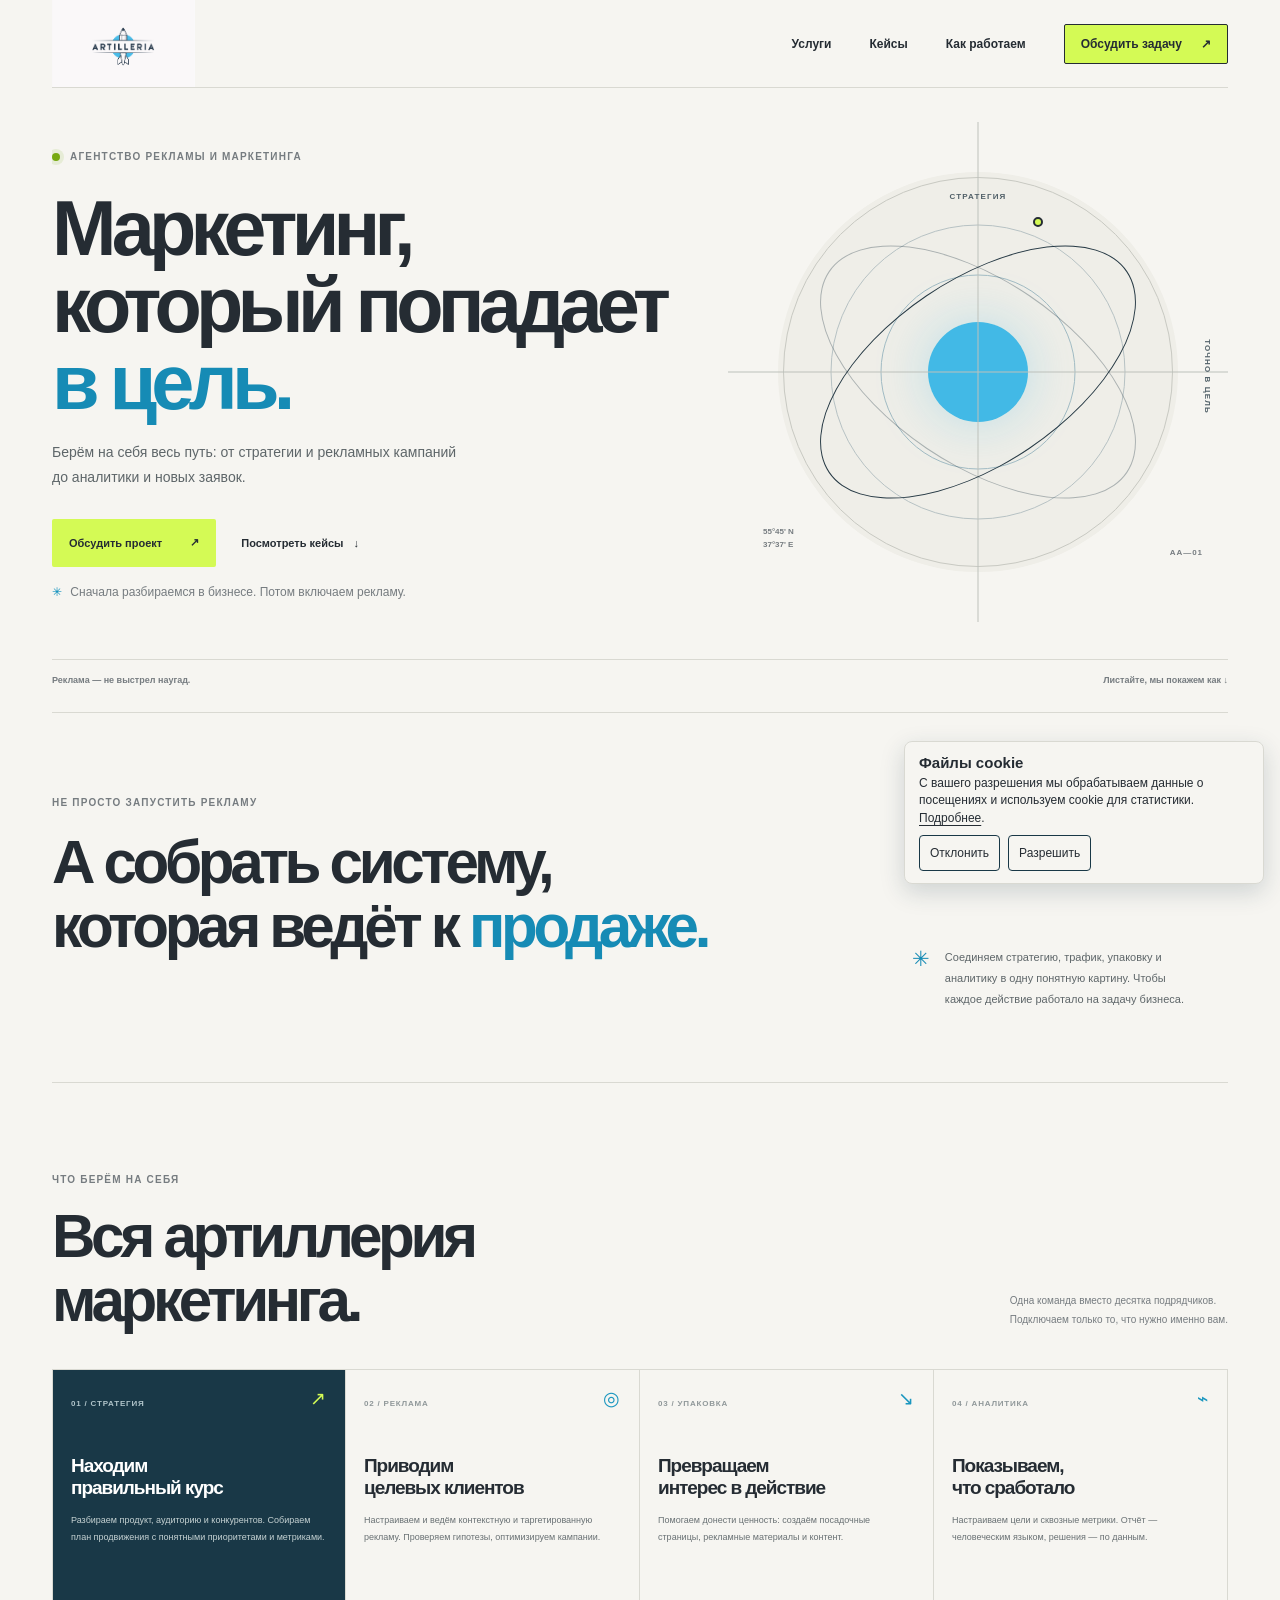
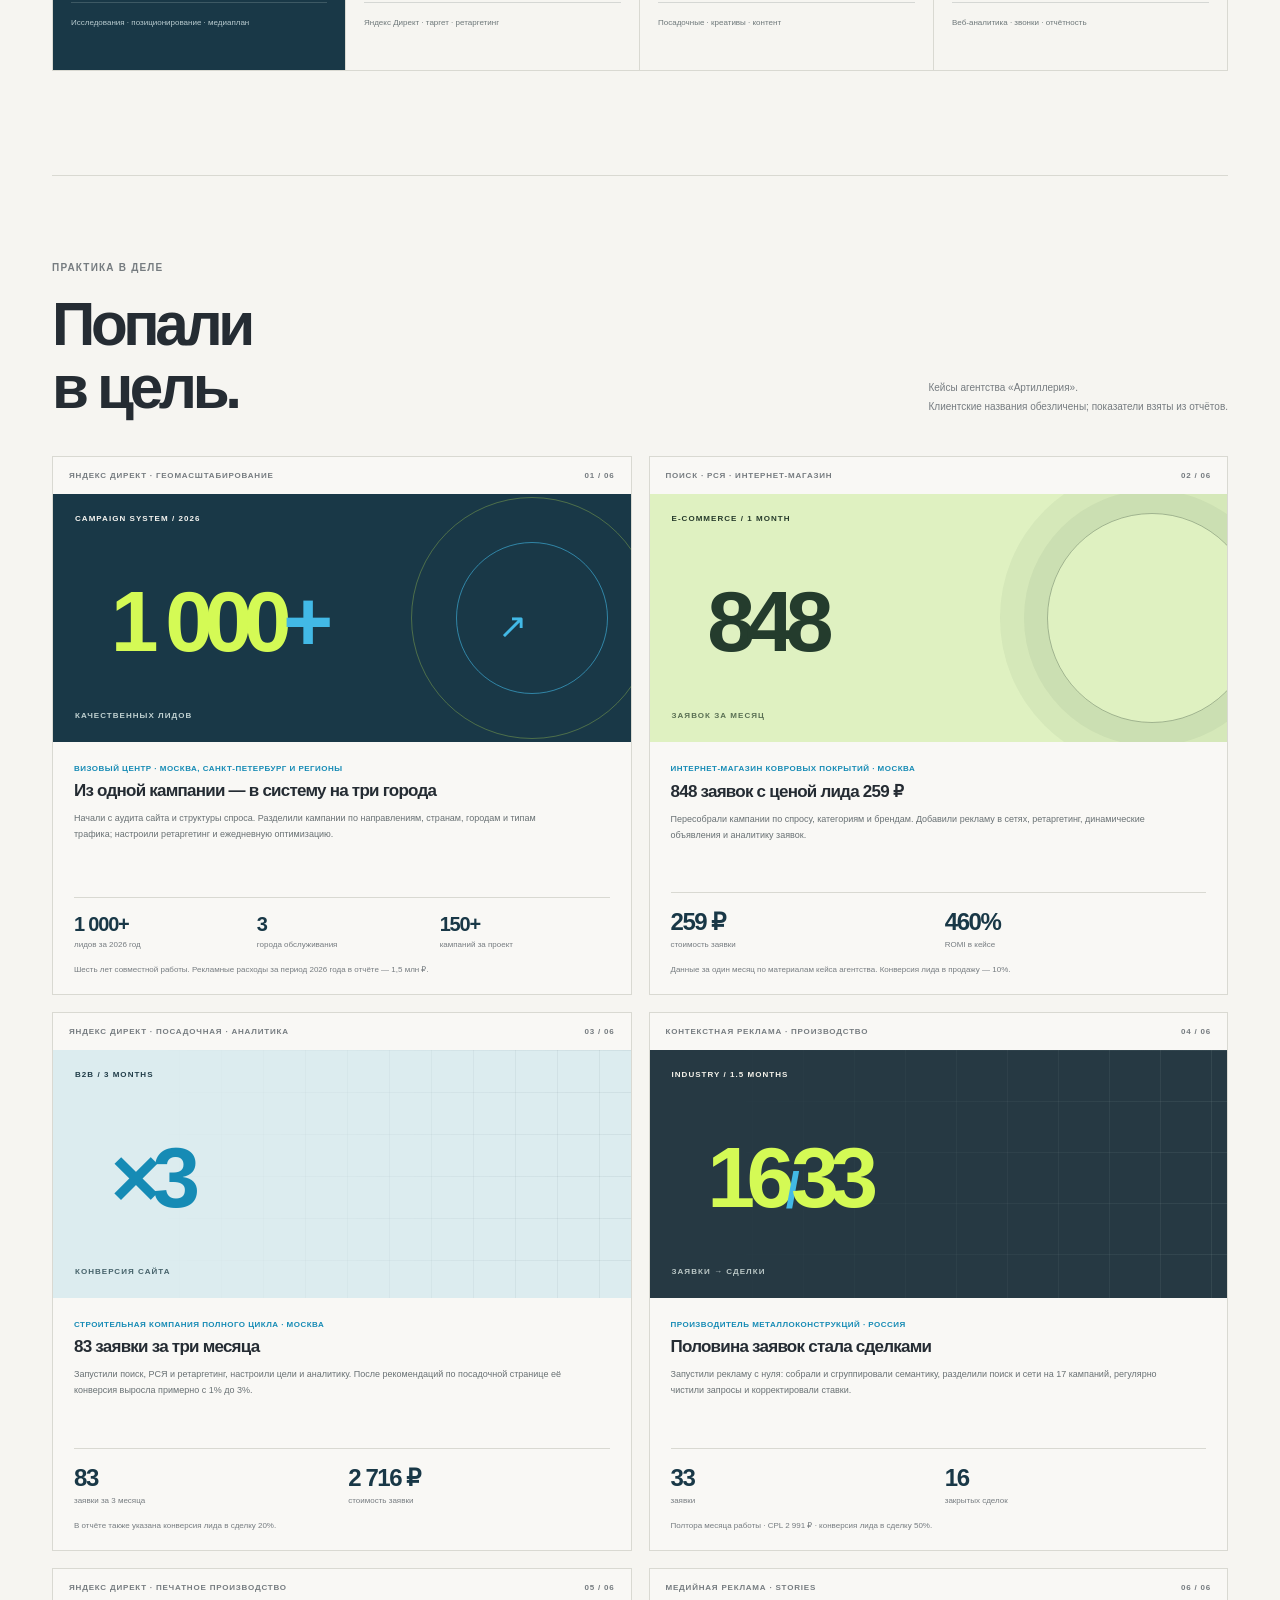
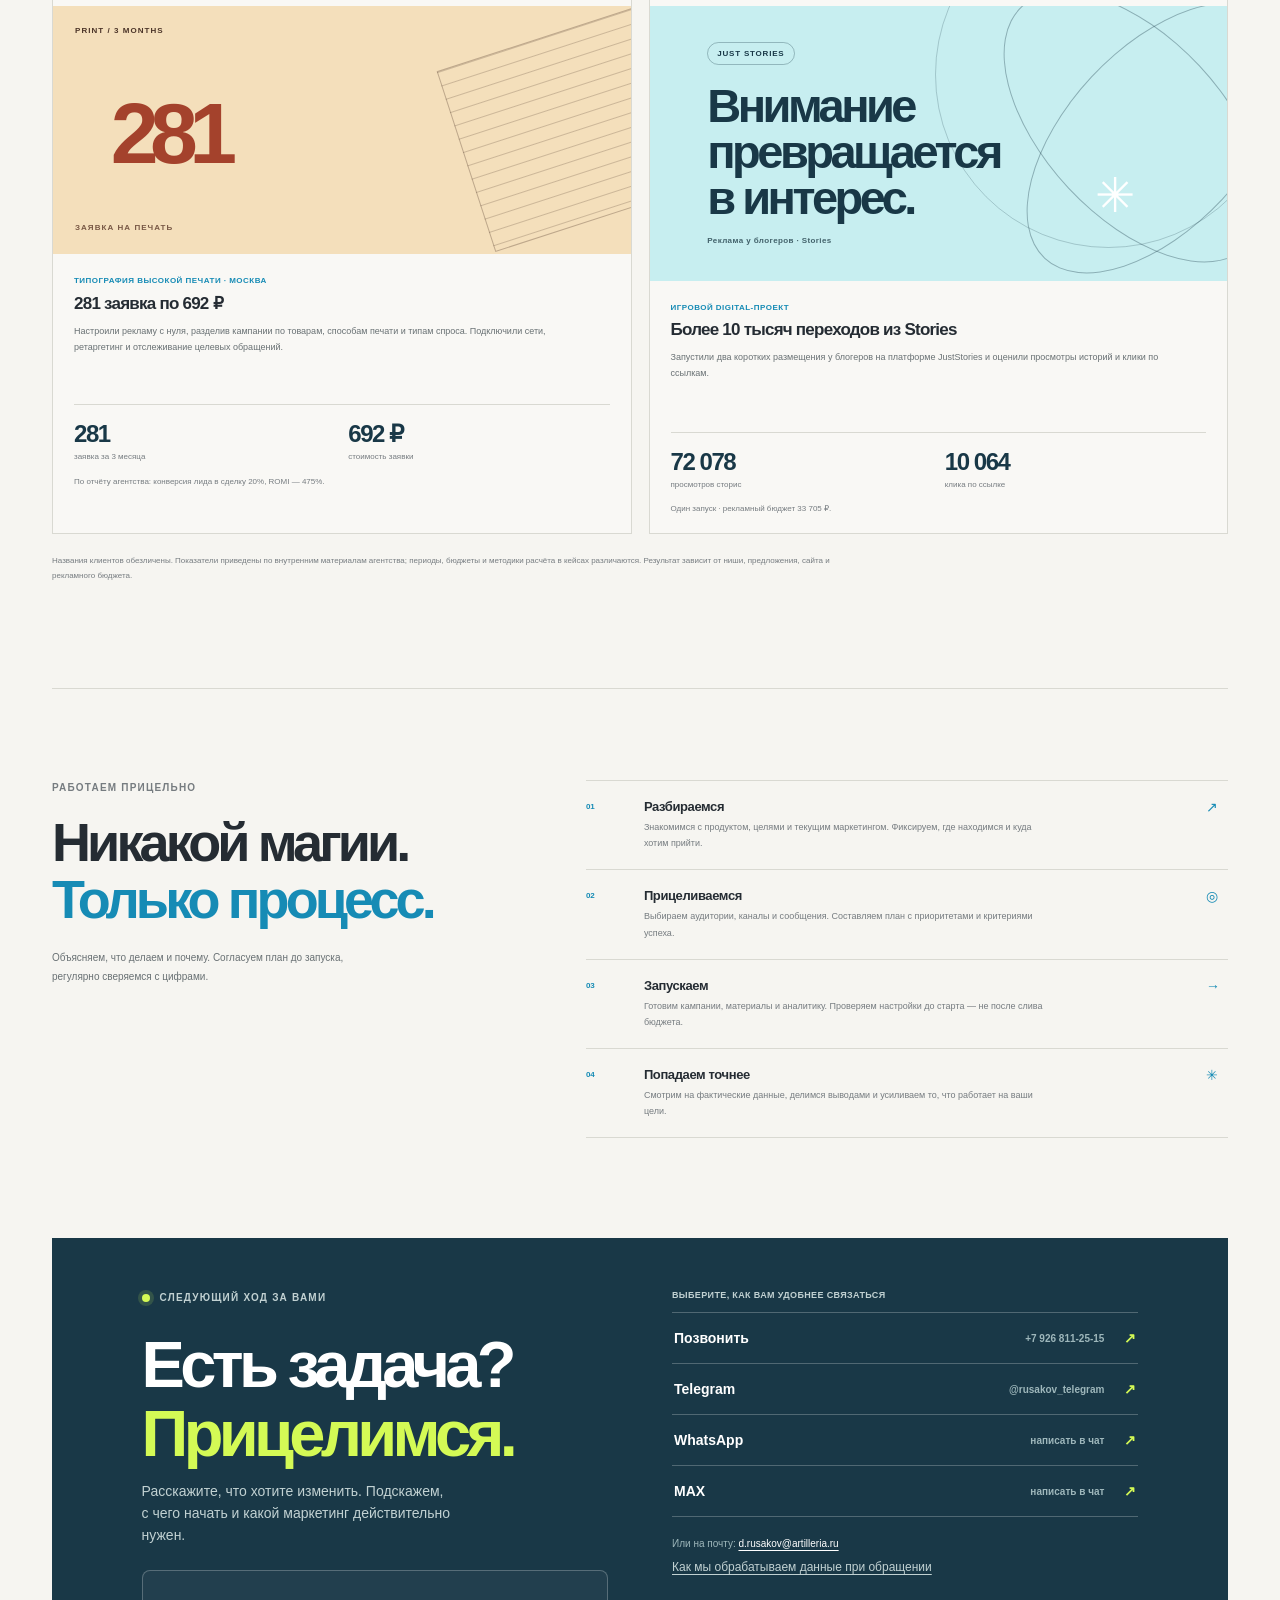
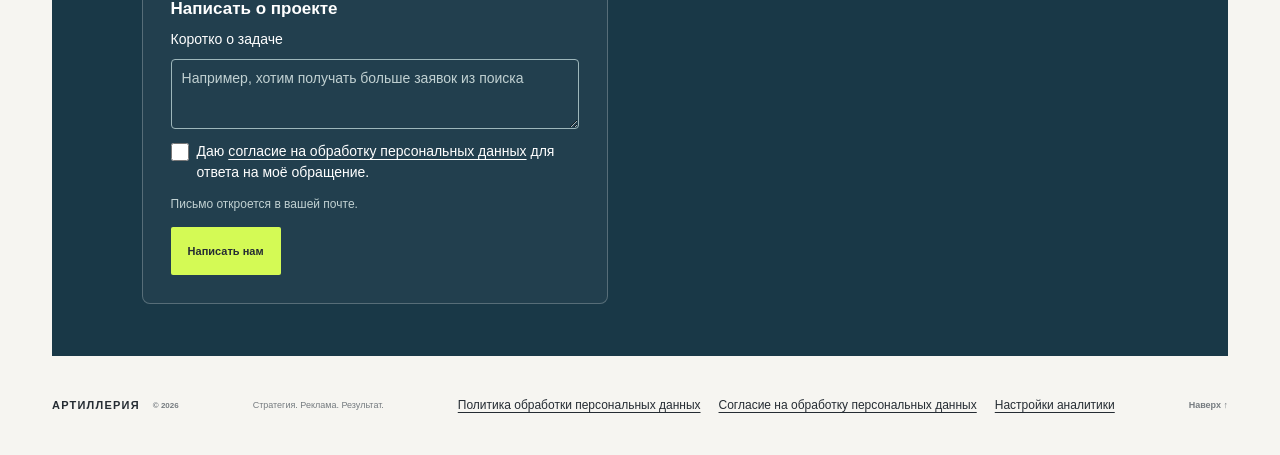
==== index.html @ 9b50d50d "Отделить подпись от кнопок первого экрана" ====
<!doctype html>
<html lang="ru">
  <head>
    <meta charset="utf-8">
    <meta name="viewport" content="width=device-width, initial-scale=1">
    <meta name="theme-color" content="#f6f5f1">
    <meta name="description" content="Артиллерия — агентство рекламы и маркетинга под ключ. Стратегия, Яндекс Директ, аналитика, контент и посадочные страницы.">
    <title>Артиллерия — маркетинг, который попадает в цель</title>
    <link rel="icon" href="artilleria-logo.png" type="image/png">
    <link rel="stylesheet" href="styles.css?v=hero-note">
    <script src="script.js?v=privacy-1" defer></script>
  </head>
  <body>
    <div class="site-header-bar">
      <header class="site-header">
        <a class="brand" href="#top" aria-label="Артиллерия — на главную">
          <img src="artilleria-logo.png" alt="Артиллерия">
        </a>
        <button class="menu-toggle" type="button" aria-expanded="false" aria-controls="site-nav" aria-label="Открыть меню">
          <span></span>
          <span></span>
        </button>
        <nav class="site-nav" id="site-nav" aria-label="Основная навигация">
          <a href="#services">Услуги</a>
          <a href="#cases">Кейсы</a>
          <a href="#process">Как работаем</a>
          <a class="nav-cta" href="#contact">Обсудить задачу <span aria-hidden="true">↗</span></a>
        </nav>
      </header>
    </div>

    <main id="top">
      <section class="hero section-shell">
        <div class="hero-copy">
          <p class="eyebrow"><span class="status-dot"></span> Агентство рекламы и маркетинга</p>
          <h1>Маркетинг,<br>который попадает<br><span>в цель.</span></h1>
          <p class="hero-description">Берём на себя весь путь: от стратегии и рекламных кампаний до аналитики и новых заявок.</p>
          <div class="hero-actions">
            <a class="button button-primary" href="#contact">Обсудить проект <span aria-hidden="true">↗</span></a>
            <a class="text-link" href="#cases">Посмотреть кейсы <span aria-hidden="true">↓</span></a>
          </div>
          <p class="hero-note"><span aria-hidden="true">✳</span> Сначала разбираемся в бизнесе. Потом включаем рекламу.</p>
        </div>
        <div class="hero-art" aria-label="Иллюстрация: маркетинг точно в цель">
          <div class="target target-outer"></div>
          <div class="target target-middle"></div>
          <div class="target target-inner"></div>
          <div class="target-center"></div>
          <div class="target-cross target-cross-x"></div>
          <div class="target-cross target-cross-y"></div>
          <div class="orbit orbit-one"></div>
          <div class="orbit orbit-two"></div>
          <span class="target-label target-label-top">СТРАТЕГИЯ</span>
          <span class="target-label target-label-side">ТОЧНО В ЦЕЛЬ</span>
          <span class="hero-coordinate">55°45' N<br>37°37' E</span>
          <span class="hero-index">AA—01</span>
          <span class="hero-orbit-dot"></span>
        </div>
        <div class="hero-bottom"><span>Реклама — не выстрел наугад.</span><span>Листайте, мы покажем как <span aria-hidden="true">↓</span></span></div>
      </section>

      <section class="intro section-shell">
        <p class="eyebrow">Не просто запустить рекламу</p>
        <h2>А собрать систему,<br>которая ведёт к <span>продаже.</span></h2>
        <div class="intro-aside">
          <span class="asterisk" aria-hidden="true">✳</span>
          <p>Соединяем стратегию, трафик, упаковку и аналитику в одну понятную картину. Чтобы каждое действие работало на задачу бизнеса.</p>
        </div>
      </section>

      <section class="services section-shell" id="services">
        <div class="section-heading">
          <div>
            <p class="eyebrow">Что берём на себя</p>
            <h2>Вся артиллерия<br>маркетинга.</h2>
          </div>
          <p class="section-heading-note">Одна команда вместо десятка подрядчиков.<br>Подключаем только то, что нужно именно вам.</p>
        </div>
        <div class="service-grid">
          <article class="service-card service-card-featured">
            <span class="service-number">01 / Стратегия</span>
            <span class="service-icon" aria-hidden="true">↗</span>
            <h3>Находим<br>правильный курс</h3>
            <p>Разбираем продукт, аудиторию и конкурентов. Собираем план продвижения с понятными приоритетами и метриками.</p>
            <span class="service-tags">Исследования · позиционирование · медиаплан</span>
          </article>
          <article class="service-card">
            <span class="service-number">02 / Реклама</span>
            <span class="service-icon" aria-hidden="true">◎</span>
            <h3>Приводим<br>целевых клиентов</h3>
            <p>Настраиваем и ведём контекстную и таргетированную рекламу. Проверяем гипотезы, оптимизируем кампании.</p>
            <span class="service-tags">Яндекс Директ · таргет · ретаргетинг</span>
          </article>
          <article class="service-card">
            <span class="service-number">03 / Упаковка</span>
            <span class="service-icon" aria-hidden="true">↘</span>
            <h3>Превращаем<br>интерес в действие</h3>
            <p>Помогаем донести ценность: создаём посадочные страницы, рекламные материалы и контент.</p>
            <span class="service-tags">Посадочные · креативы · контент</span>
          </article>
          <article class="service-card">
            <span class="service-number">04 / Аналитика</span>
            <span class="service-icon" aria-hidden="true">⌁</span>
            <h3>Показываем,<br>что сработало</h3>
            <p>Настраиваем цели и сквозные метрики. Отчёт — человеческим языком, решения — по данным.</p>
            <span class="service-tags">Веб-аналитика · звонки · отчётность</span>
          </article>
        </div>
      </section>

      <section class="cases section-shell" id="cases">
        <div class="section-heading">
          <div>
            <p class="eyebrow">Практика в деле</p>
            <h2>Попали<br>в цель.</h2>
          </div>
          <p class="section-heading-note">Кейсы агентства «Артиллерия».<br>Клиентские названия обезличены; показатели взяты из отчётов.</p>
        </div>
        <div class="case-grid">
          <article class="case-card">
            <div class="case-topline"><span>Яндекс Директ · геомасштабирование</span><span>01 / 06</span></div>
            <div class="case-visual case-visual-visa">
              <span class="case-visual-kicker">CAMPAIGN SYSTEM / 2026</span>
              <span class="case-visual-number">1 000<span>+</span></span>
              <span class="case-visual-caption">КАЧЕСТВЕННЫХ ЛИДОВ</span>
              <span class="case-visual-mark" aria-hidden="true">↗</span>
            </div>
            <div class="case-info">
              <div>
                <p class="case-category">Визовый центр · Москва, Санкт-Петербург и регионы</p>
                <h3>Из одной кампании — в систему на три города</h3>
                <p>Начали с аудита сайта и структуры спроса. Разделили кампании по направлениям, странам, городам и типам трафика; настроили ретаргетинг и ежедневную оптимизацию.</p>
              </div>
              <div class="case-metrics case-metrics-three">
                <div><strong>1 000+</strong><span>лидов за 2026 год</span></div>
                <div><strong>3</strong><span>города обслуживания</span></div>
                <div><strong>150+</strong><span>кампаний за проект</span></div>
              </div>
              <p class="case-footnote">Шесть лет совместной работы. Рекламные расходы за период 2026 года в отчёте — 1,5 млн ₽.</p>
            </div>
          </article>

          <article class="case-card">
            <div class="case-topline"><span>Поиск · РСЯ · интернет-магазин</span><span>02 / 06</span></div>
            <div class="case-visual case-visual-ecom">
              <span class="case-visual-kicker">E-COMMERCE / 1 MONTH</span>
              <span class="case-visual-number">848</span>
              <span class="case-visual-caption">ЗАЯВОК ЗА МЕСЯЦ</span>
              <span class="case-ecom-orbit"></span>
            </div>
            <div class="case-info">
              <div>
                <p class="case-category">Интернет-магазин ковровых покрытий · Москва</p>
                <h3>848 заявок с ценой лида 259 ₽</h3>
                <p>Пересобрали кампании по спросу, категориям и брендам. Добавили рекламу в сетях, ретаргетинг, динамические объявления и аналитику заявок.</p>
              </div>
              <div class="case-metrics">
                <div><strong>259 ₽</strong><span>стоимость заявки</span></div>
                <div><strong>460%</strong><span>ROMI в кейсе</span></div>
              </div>
              <p class="case-footnote">Данные за один месяц по материалам кейса агентства. Конверсия лида в продажу — 10%.</p>
            </div>
          </article>

          <article class="case-card">
            <div class="case-topline"><span>Яндекс Директ · посадочная · аналитика</span><span>03 / 06</span></div>
            <div class="case-visual case-visual-build">
              <span class="case-visual-kicker">B2B / 3 MONTHS</span>
              <span class="case-visual-number">×3</span>
              <span class="case-visual-caption">КОНВЕРСИЯ САЙТА</span>
              <span class="case-build-grid"></span>
            </div>
            <div class="case-info">
              <div>
                <p class="case-category">Строительная компания полного цикла · Москва</p>
                <h3>83 заявки за три месяца</h3>
                <p>Запустили поиск, РСЯ и ретаргетинг, настроили цели и аналитику. После рекомендаций по посадочной странице её конверсия выросла примерно с 1% до 3%.</p>
              </div>
              <div class="case-metrics">
                <div><strong>83</strong><span>заявки за 3 месяца</span></div>
                <div><strong>2 716 ₽</strong><span>стоимость заявки</span></div>
              </div>
              <p class="case-footnote">В отчёте также указана конверсия лида в сделку 20%.</p>
            </div>
          </article>

          <article class="case-card">
            <div class="case-topline"><span>Контекстная реклама · производство</span><span>04 / 06</span></div>
            <div class="case-visual case-visual-metal">
              <span class="case-visual-kicker">INDUSTRY / 1.5 MONTHS</span>
              <span class="case-visual-number">16<span>/</span>33</span>
              <span class="case-visual-caption">ЗАЯВКИ → СДЕЛКИ</span>
              <span class="case-metal-lines"></span>
            </div>
            <div class="case-info">
              <div>
                <p class="case-category">Производитель металлоконструкций · Россия</p>
                <h3>Половина заявок стала сделками</h3>
                <p>Запустили рекламу с нуля: собрали и сгруппировали семантику, разделили поиск и сети на 17 кампаний, регулярно чистили запросы и корректировали ставки.</p>
              </div>
              <div class="case-metrics">
                <div><strong>33</strong><span>заявки</span></div>
                <div><strong>16</strong><span>закрытых сделок</span></div>
              </div>
              <p class="case-footnote">Полтора месяца работы · CPL 2 991 ₽ · конверсия лида в сделку 50%.</p>
            </div>
          </article>

          <article class="case-card">
            <div class="case-topline"><span>Яндекс Директ · печатное производство</span><span>05 / 06</span></div>
            <div class="case-visual case-visual-print">
              <span class="case-visual-kicker">PRINT / 3 MONTHS</span>
              <span class="case-visual-number">281</span>
              <span class="case-visual-caption">ЗАЯВКА НА ПЕЧАТЬ</span>
              <span class="case-print-lines"></span>
            </div>
            <div class="case-info">
              <div>
                <p class="case-category">Типография высокой печати · Москва</p>
                <h3>281 заявка по 692 ₽</h3>
                <p>Настроили рекламу с нуля, разделив кампании по товарам, способам печати и типам спроса. Подключили сети, ретаргетинг и отслеживание целевых обращений.</p>
              </div>
              <div class="case-metrics">
                <div><strong>281</strong><span>заявка за 3 месяца</span></div>
                <div><strong>692 ₽</strong><span>стоимость заявки</span></div>
              </div>
              <p class="case-footnote">По отчёту агентства: конверсия лида в сделку 20%, ROMI — 475%.</p>
            </div>
          </article>

          <article class="case-card">
            <div class="case-topline"><span>Медийная реклама · Stories</span><span>06 / 06</span></div>
            <div class="case-visual case-visual-stories">
              <span class="story-pill">JUST STORIES</span>
              <span class="story-orbit story-orbit-a"></span>
              <span class="story-orbit story-orbit-b"></span>
              <span class="story-spark">✳</span>
              <span class="story-word">Внимание<br>превращается<br>в интерес.</span>
              <span class="story-caption">Реклама у блогеров · Stories</span>
            </div>
            <div class="case-info">
              <div>
                <p class="case-category">Игровой digital-проект</p>
                <h3>Более 10 тысяч переходов из Stories</h3>
                <p>Запустили два коротких размещения у блогеров на платформе JustStories и оценили просмотры историй и клики по ссылкам.</p>
              </div>
              <div class="case-metrics">
                <div><strong>72 078</strong><span>просмотров сторис</span></div>
                <div><strong>10 064</strong><span>клика по ссылке</span></div>
              </div>
              <p class="case-footnote">Один запуск · рекламный бюджет 33 705 ₽.</p>
            </div>
          </article>
        </div>
        <p class="cases-disclaimer">Названия клиентов обезличены. Показатели приведены по внутренним материалам агентства; периоды, бюджеты и методики расчёта в кейсах различаются. Результат зависит от ниши, предложения, сайта и рекламного бюджета.</p>
      </section>

      <section class="approach section-shell" id="process">
        <div class="approach-title">
          <p class="eyebrow">Работаем прицельно</p>
          <h2>Никакой магии.<br><span>Только процесс.</span></h2>
          <p>Объясняем, что делаем и почему. Согласуем план до запуска, регулярно сверяемся с цифрами.</p>
        </div>
        <div class="steps">
          <article class="step">
            <span class="step-number">01</span>
            <div><h3>Разбираемся</h3><p>Знакомимся с продуктом, целями и текущим маркетингом. Фиксируем, где находимся и куда хотим прийти.</p></div>
            <span class="step-mark" aria-hidden="true">↗</span>
          </article>
          <article class="step">
            <span class="step-number">02</span>
            <div><h3>Прицеливаемся</h3><p>Выбираем аудитории, каналы и сообщения. Составляем план с приоритетами и критериями успеха.</p></div>
            <span class="step-mark" aria-hidden="true">◎</span>
          </article>
          <article class="step">
            <span class="step-number">03</span>
            <div><h3>Запускаем</h3><p>Готовим кампании, материалы и аналитику. Проверяем настройки до старта — не после слива бюджета.</p></div>
            <span class="step-mark" aria-hidden="true">→</span>
          </article>
          <article class="step">
            <span class="step-number">04</span>
            <div><h3>Попадаем точнее</h3><p>Смотрим на фактические данные, делимся выводами и усиливаем то, что работает на ваши цели.</p></div>
            <span class="step-mark" aria-hidden="true">✳</span>
          </article>
        </div>
      </section>

      <section class="contact section-shell" id="contact">
        <div class="contact-copy">
          <p class="eyebrow"><span class="status-dot"></span> Следующий ход за вами</p>
          <h2>Есть задача?<br><span>Прицелимся.</span></h2>
          <p class="contact-intro">Расскажите, что хотите изменить. Подскажем, с чего начать и какой маркетинг действительно нужен.</p>
        </div>
        <form class="contact-form" id="contact-form" aria-labelledby="contact-form-title">
          <h3 id="contact-form-title">Написать о проекте</h3>
          <label for="project-message">Коротко о задаче</label>
          <textarea class="ym-disable-keys" id="project-message" rows="3" maxlength="500" required placeholder="Например, хотим получать больше заявок из поиска"></textarea>
          <div class="form-consent">
            <input class="ym-disable-keys" type="checkbox" id="project-consent" required>
            <label for="project-consent">Даю <a href="consent.html" target="_blank" rel="noopener">согласие на обработку персональных данных</a> для ответа на моё обращение.</label>
          </div>
          <p class="form-note">Письмо откроется в вашей почте.</p>
          <button class="button form-submit" type="submit" disabled>Написать нам</button>
          <p class="form-note" id="form-status" role="status" hidden></p>
          <noscript><p class="form-note">Можно связаться с нами напрямую по контактам рядом с формой.</p></noscript>
        </form>
        <div class="contact-channels">
          <p class="channels-title">Выберите, как вам удобнее связаться</p>
          <a class="channel" data-goal="contact_tel" href="tel:+79268112515">
            <span class="channel-name">Позвонить</span>
            <span class="channel-hint">+7 926 811-25-15</span>
            <span class="channel-arrow" aria-hidden="true">↗</span>
          </a>
          <a class="channel" data-goal="contact_tg" href="https://t.me/rusakov_telegram?text=%D0%97%D0%B4%D1%80%D0%B0%D0%B2%D1%81%D1%82%D0%B2%D1%83%D0%B9%D1%82%D0%B5%21%20%D0%9F%D0%B8%D1%88%D1%83%20%D1%81%20%D1%81%D0%B0%D0%B9%D1%82%D0%B0%20%C2%AB%D0%90%D1%80%D1%82%D0%B8%D0%BB%D0%BB%D0%B5%D1%80%D0%B8%D1%8F%C2%BB%2C%20%D1%85%D0%BE%D1%87%D1%83%20%D0%BE%D0%B1%D1%81%D1%83%D0%B4%D0%B8%D1%82%D1%8C%20%D0%B7%D0%B0%D0%B4%D0%B0%D1%87%D1%83." target="_blank" rel="noopener">
            <span class="channel-name">Telegram</span>
            <span class="channel-hint">@rusakov_telegram</span>
            <span class="channel-arrow" aria-hidden="true">↗</span>
          </a>
          <a class="channel" data-goal="contact_wa" href="https://wa.me/79268112515?text=%D0%97%D0%B4%D1%80%D0%B0%D0%B2%D1%81%D1%82%D0%B2%D1%83%D0%B9%D1%82%D0%B5%21%20%D0%9F%D0%B8%D1%88%D1%83%20%D1%81%20%D1%81%D0%B0%D0%B9%D1%82%D0%B0%20%C2%AB%D0%90%D1%80%D1%82%D0%B8%D0%BB%D0%BB%D0%B5%D1%80%D0%B8%D1%8F%C2%BB%2C%20%D1%85%D0%BE%D1%87%D1%83%20%D0%BE%D0%B1%D1%81%D1%83%D0%B4%D0%B8%D1%82%D1%8C%20%D0%B7%D0%B0%D0%B4%D0%B0%D1%87%D1%83." target="_blank" rel="noopener">
            <span class="channel-name">WhatsApp</span>
            <span class="channel-hint">написать в чат</span>
            <span class="channel-arrow" aria-hidden="true">↗</span>
          </a>
          <a class="channel" data-goal="contact_max" href="https://max.ru/u/f9LHodD0cOIHPREeZWmxrSTunQEdQr7ClUN-oHxNUuwWYnfkVIT1jp4kUMM" target="_blank" rel="noopener">
            <span class="channel-name">MAX</span>
            <span class="channel-hint">написать в чат</span>
            <span class="channel-arrow" aria-hidden="true">↗</span>
          </a>
          <p class="channel-mail">Или на почту: <a href="mailto:d.rusakov@artilleria.ru" data-goal="contact_mail">d.rusakov@artilleria.ru</a></p>
          <p class="form-note"><a href="privacy.html">Как мы обрабатываем данные при обращении</a></p>
        </div>
      </section>
    </main>

    <footer class="site-footer section-shell">
      <a class="footer-brand" href="#top">АРТИЛЛЕРИЯ<span>© 2026</span></a>
      <p>Стратегия. Реклама. Результат.</p>
      <nav class="footer-privacy" aria-label="Персональные данные">
        <a href="privacy.html">Политика обработки персональных данных</a>
        <a href="consent.html">Согласие на обработку персональных данных</a>
        <button type="button" id="analytics-settings" hidden>Настройки аналитики</button>
      </nav>
      <a class="footer-up" href="#top">Наверх ↑</a>
    </footer>

    <section class="analytics-banner" id="analytics-banner" aria-labelledby="analytics-title" hidden>
      <div>
        <h2 id="analytics-title">Файлы cookie</h2>
        <p>С вашего разрешения мы обрабатываем данные о посещениях и используем cookie для статистики. <a href="privacy.html#analytics">Подробнее</a>.</p>
      </div>
      <div class="analytics-actions">
        <button type="button" id="analytics-reject">Отклонить</button>
        <button type="button" id="analytics-accept">Разрешить</button>
      </div>
    </section>
  </body>
</html>
---- styles.css ----
:root {
  color-scheme: light;
  --paper: #f6f5f1;
  --paper-deep: #eeede8;
  --ink: #252c33;
  --muted: #767c80;
  --line: #d9d9d2;
  --blue: #42b9e6;
  --blue-dark: #193847;
  --lime: #d4fa55;
  --font: "Manrope", "Arial", sans-serif;
}

* {
  box-sizing: border-box;
}

html {
  scroll-behavior: smooth;
  scroll-padding-top: 88px;
}

body {
  margin: 0;
  background: var(--paper);
  color: var(--ink);
  font-family: var(--font);
  -webkit-font-smoothing: antialiased;
}

body,
button,
input,
textarea {
  font-family: var(--font);
}

a {
  color: inherit;
  text-decoration: none;
}

button,
input,
textarea {
  font: inherit;
}

button,
a {
  -webkit-tap-highlight-color: transparent;
}

::selection {
  background: var(--lime);
  color: var(--ink);
}

.section-shell,
.site-header {
  width: min(100% - 104px, 1328px);
  margin-inline: auto;
}

.site-header-bar {
  position: sticky;
  top: 0;
  z-index: 5;
  background: var(--paper);
}

.site-header {
  position: relative;
  height: 88px;
  display: flex;
  align-items: center;
  justify-content: space-between;
  border-bottom: 1px solid var(--line);
}

.brand {
  display: inline-flex;
  width: 143px;
  height: 100%;
  align-items: center;
}

.brand img {
  display: block;
  width: 100%;
  height: 100%;
  object-fit: cover;
}

.site-nav {
  display: flex;
  align-items: center;
  gap: 38px;
  font-size: 12px;
  font-weight: 700;
}

.site-nav > a:not(.nav-cta) {
  transition: color 180ms ease;
}

.site-nav > a:not(.nav-cta):hover,
.text-link:hover,
.footer-up:hover {
  color: #0a8ebc;
}

/* Кнопки «Обсудить»: фирменный лайм */
.nav-cta {
  display: inline-flex;
  gap: 19px;
  align-items: center;
  padding: 12px 16px;
  border: 1px solid var(--ink);
  border-radius: 2px;
  background: var(--lime);
  color: var(--ink);
  font-weight: 800;
  transition: background 180ms ease, color 180ms ease;
}

.nav-cta:hover {
  background: var(--ink);
  color: var(--lime);
}

.menu-toggle {
  display: none;
}

.hero {
  position: relative;
  min-height: 622px;
  display: grid;
  grid-template-columns: 1fr 0.91fr;
  align-items: center;
  padding-top: 34px;
  padding-bottom: 90px;
  overflow: hidden;
}

.hero-copy {
  z-index: 1;
  padding-top: 6px;
}

.eyebrow {
  display: flex;
  align-items: center;
  gap: 10px;
  margin: 0 0 26px;
  color: var(--muted);
  font-size: 10px;
  font-weight: 800;
  letter-spacing: 0.12em;
  line-height: 1.5;
  text-transform: uppercase;
}

.status-dot {
  display: inline-block;
  width: 8px;
  height: 8px;
  flex: 0 0 8px;
  background: #77a910;
  border-radius: 50%;
  box-shadow: 0 0 0 4px rgb(119 169 16 / 12%);
}

h1,
h2,
h3,
p {
  margin-top: 0;
}

.hero h1 {
  margin-bottom: 20px;
  font-size: clamp(50px, 6.05vw, 83px);
  font-weight: 800;
  letter-spacing: -0.075em;
  line-height: 0.99;
}

.hero h1 > span,
.intro h2 > span,
.contact h2 > span {
  color: #168bb5;
}

.hero-description {
  max-width: 405px;
  margin-bottom: 28px;
  color: #5e6669;
  font-size: 14px;
  line-height: 1.8;
}

.hero-actions {
  display: flex;
  align-items: center;
  gap: 25px;
}

.button {
  display: inline-flex;
  min-height: 48px;
  align-items: center;
  justify-content: center;
  gap: 28px;
  padding: 0 17px;
  border: 0;
  border-radius: 2px;
  cursor: pointer;
  font-size: 11px;
  font-weight: 800;
  transition: background 180ms ease, color 180ms ease, transform 180ms ease;
}

.button:hover {
  transform: translateY(-2px);
}

.button-primary {
  background: var(--lime);
  color: var(--ink);
}

.button-primary:hover {
  background: var(--ink);
  color: var(--lime);
}

.text-link {
  font-size: 11px;
  font-weight: 800;
  transition: color 180ms ease;
}

.text-link span {
  margin-left: 7px;
}

.hero-note {
  margin: 16px 0 0;
  color: var(--muted);
  font-size: 12px;
  line-height: 1.5;
}

.hero-note > span {
  margin-right: 5px;
  color: #0a8ebc;
}

.hero-art {
  position: relative;
  width: min(100%, 500px);
  aspect-ratio: 1;
  justify-self: end;
  isolation: isolate;
}

.hero-art::before {
  position: absolute;
  z-index: -1;
  inset: 10%;
  background: #efeee8;
  border-radius: 50%;
  content: "";
}

.target,
.target-cross,
.target-center,
.orbit {
  position: absolute;
  top: 50%;
  left: 50%;
  border-radius: 50%;
  transform: translate(-50%, -50%);
}

.target-outer {
  width: 78%;
  height: 78%;
  border: 1px solid #c8c9c2;
}

.target-middle {
  width: 59%;
  height: 59%;
  border: 1px solid #b7c2c4;
}

.target-inner {
  width: 39%;
  height: 39%;
  border: 1px solid #a2bbc4;
}

.target-center {
  width: 20%;
  height: 20%;
  background: var(--blue);
  box-shadow: 0 0 54px rgb(66 185 230 / 30%);
}

.target-cross {
  background: #bdc2bb;
  border-radius: 0;
}

.target-cross-x {
  width: 100%;
  height: 1px;
}

.target-cross-y {
  width: 1px;
  height: 100%;
}

.orbit {
  width: 72%;
  height: 37%;
  border: 1px solid #283b46;
  border-radius: 50%;
  transform: translate(-50%, -50%) rotate(-34deg);
}

.orbit-two {
  width: 72%;
  height: 37%;
  border-color: rgb(40 59 70 / 34%);
  transform: translate(-50%, -50%) rotate(34deg);
}

.target-label,
.hero-coordinate,
.hero-index,
.hero-orbit-dot {
  position: absolute;
}

.target-label {
  color: #516068;
  font-size: 8px;
  font-weight: 800;
  letter-spacing: 0.14em;
}

.target-label-top {
  top: 14%;
  left: 50%;
  transform: translateX(-50%);
}

.target-label-side {
  top: 50%;
  right: 4%;
  transform: rotate(90deg) translateX(50%);
  transform-origin: right;
}

.hero-coordinate {
  bottom: 14%;
  left: 7%;
  color: var(--muted);
  font-size: 8px;
  font-weight: 700;
  line-height: 1.6;
}

.hero-index {
  right: 5%;
  bottom: 13%;
  color: var(--muted);
  font-size: 8px;
  font-weight: 800;
  letter-spacing: 0.12em;
}

.hero-orbit-dot {
  top: 19%;
  left: 61%;
  width: 10px;
  height: 10px;
  background: var(--lime);
  border: 2px solid var(--ink);
  border-radius: 50%;
}

.hero-bottom {
  position: absolute;
  right: 0;
  bottom: 27px;
  left: 0;
  display: flex;
  justify-content: space-between;
  padding-top: 15px;
  border-top: 1px solid var(--line);
  color: var(--muted);
  font-size: 9px;
  font-weight: 600;
}

.intro {
  position: relative;
  min-height: 370px;
  padding-top: 82px;
  padding-bottom: 85px;
  border-top: 1px solid var(--line);
}

.intro .eyebrow {
  margin-bottom: 21px;
}

.intro h2,
.section-heading h2,
.approach h2,
.contact h2 {
  margin-bottom: 0;
  font-size: clamp(37px, 4.7vw, 61px);
  font-weight: 800;
  letter-spacing: -0.072em;
  line-height: 1.06;
}

.intro-aside {
  position: absolute;
  right: 3.5%;
  bottom: 72px;
  display: flex;
  width: 275px;
  gap: 15px;
  align-items: flex-start;
}

.asterisk {
  color: #168bb5;
  font-size: 21px;
}

.intro-aside p {
  margin: 0;
  color: #5e6669;
  font-size: 11px;
  line-height: 1.9;
}

.services {
  padding-top: 89px;
  padding-bottom: 104px;
  border-top: 1px solid var(--line);
}

.section-heading {
  display: flex;
  align-items: end;
  justify-content: space-between;
  margin-bottom: 36px;
}

.section-heading .eyebrow {
  margin-bottom: 18px;
}

.section-heading-note {
  margin: 0 0 4px;
  color: var(--muted);
  font-size: 10px;
  line-height: 1.9;
}

.service-grid {
  display: grid;
  grid-template-columns: repeat(4, 1fr);
  border-top: 1px solid var(--line);
  border-bottom: 1px solid var(--line);
}

.service-card {
  position: relative;
  min-height: 300px;
  padding: 22px 18px 19px;
  border-right: 1px solid var(--line);
  transition: background 200ms ease;
}

.service-card:first-child {
  border-left: 1px solid var(--line);
}

.service-card:hover {
  background: #efeee8;
}

.service-card-featured {
  background: var(--blue-dark);
  color: #fff;
}

.service-card-featured:hover {
  background: #21495b;
}

.service-number {
  color: #90989a;
  font-size: 8px;
  font-weight: 800;
  letter-spacing: 0.1em;
  text-transform: uppercase;
}

.service-card-featured .service-number {
  color: #b0c4ca;
}

.service-icon {
  position: absolute;
  top: 17px;
  right: 19px;
  color: #1a96bf;
  font-size: 19px;
}

.service-card-featured .service-icon {
  color: var(--lime);
}

.service-card h3 {
  margin: 45px 0 13px;
  font-size: 19px;
  font-weight: 800;
  letter-spacing: -0.055em;
  line-height: 1.18;
}

.service-card p {
  min-height: 72px;
  margin-bottom: 18px;
  color: #697174;
  font-size: 9px;
  line-height: 1.8;
}

.service-card-featured p {
  color: #c5d1d2;
}

.service-tags {
  display: block;
  padding-top: 13px;
  border-top: 1px solid rgb(98 109 111 / 22%);
  color: #6d7779;
  font-size: 8px;
  line-height: 1.65;
}

.service-card-featured .service-tags {
  border-color: rgb(220 239 234 / 18%);
  color: #b8cbcf;
}

.cases {
  padding-top: 84px;
  padding-bottom: 105px;
  border-top: 1px solid var(--line);
}

.case-grid {
  display: grid;
  grid-template-columns: 1fr 1fr;
  gap: 17px;
}

.case-card {
  overflow: hidden;
  border: 1px solid var(--line);
  background: #f9f8f5;
}

.case-topline {
  display: flex;
  justify-content: space-between;
  padding: 14px 16px;
  color: var(--muted);
  font-size: 8px;
  font-weight: 800;
  letter-spacing: 0.1em;
  text-transform: uppercase;
}

.case-visual {
  position: relative;
  min-height: 248px;
  overflow: hidden;
}

.case-visual-kicker,
.case-visual-caption,
.case-visual-number,
.case-visual-mark,
.case-ecom-orbit,
.case-build-grid,
.case-metal-lines,
.case-print-lines {
  position: absolute;
}

.case-visual-kicker,
.case-visual-caption {
  z-index: 1;
  left: 22px;
  font-size: 8px;
  font-weight: 800;
  letter-spacing: 0.13em;
}

.case-visual-kicker {
  top: 20px;
}

.case-visual-caption {
  bottom: 22px;
}

.case-visual-number {
  top: 50%;
  left: 10%;
  z-index: 1;
  font-size: clamp(56px, 7vw, 86px);
  font-weight: 800;
  letter-spacing: -0.1em;
  line-height: 0.9;
  transform: translateY(-45%);
}

.case-visual-number span {
  color: var(--blue);
}

.case-visual-visa {
  background: #193847;
  color: #f6f5f1;
}

.case-visual-visa::before,
.case-visual-visa::after {
  position: absolute;
  top: 50%;
  left: 83%;
  width: 240px;
  height: 240px;
  border: 1px solid rgb(213 250 85 / 28%);
  border-radius: 50%;
  content: "";
  transform: translate(-50%, -50%);
}

.case-visual-visa::after {
  width: 150px;
  height: 150px;
  border-color: rgb(66 185 230 / 60%);
}

.case-visual-visa .case-visual-number {
  color: var(--lime);
}

.case-visual-visa .case-visual-caption {
  color: #c0d1d1;
}

.case-visual-mark {
  top: 45%;
  left: 77%;
  z-index: 1;
  color: var(--blue);
  font-size: 35px;
}

.case-visual-ecom {
  background: #dff1c1;
  color: #263b2b;
}

.case-visual-ecom .case-visual-number {
  color: #243c2d;
}

.case-visual-ecom .case-visual-caption {
  color: #5a7054;
}

.case-ecom-orbit {
  top: 50%;
  right: -30px;
  width: 210px;
  height: 210px;
  border: 1px solid rgb(36 60 45 / 34%);
  border-radius: 50%;
  box-shadow: 0 0 0 23px rgb(36 60 45 / 5%), 0 0 0 47px rgb(36 60 45 / 5%);
  transform: translateY(-50%);
}

.case-visual-build {
  background: #dcecef;
  color: #203c48;
}

.case-visual-build .case-visual-number {
  color: #168bb5;
}

.case-visual-build .case-visual-caption {
  color: #47636b;
}

.case-build-grid,
.case-metal-lines,
.case-print-lines {
  inset: 0;
  background-image: linear-gradient(rgb(32 60 72 / 10%) 1px, transparent 1px),
    linear-gradient(90deg, rgb(32 60 72 / 10%) 1px, transparent 1px);
  background-size: 42px 42px;
}

.case-build-grid {
  opacity: 0.7;
  mask-image: linear-gradient(90deg, transparent 15%, #000 100%);
}

.case-visual-metal {
  background: #263943;
  color: #f5f3eb;
}

.case-visual-metal .case-visual-number {
  color: var(--lime);
}

.case-visual-metal .case-visual-number span {
  color: var(--blue);
  font-size: 0.58em;
}

.case-visual-metal .case-visual-caption {
  color: #b9c6c5;
}

.case-metal-lines {
  background-image: linear-gradient(rgb(219 239 234 / 12%) 1px, transparent 1px),
    linear-gradient(90deg, rgb(219 239 234 / 12%) 1px, transparent 1px);
  background-size: 51px 51px;
  opacity: 0.65;
  mask-image: linear-gradient(90deg, transparent 12%, #000 100%);
}

.case-visual-print {
  background: #f4dfbb;
  color: #4b3428;
}

.case-visual-print .case-visual-number {
  color: #a4422c;
}

.case-visual-print .case-visual-caption {
  color: #785845;
}

.case-print-lines {
  top: 50%;
  right: -35px;
  left: auto;
  width: 205px;
  height: 190px;
  border: 1px solid rgb(75 52 40 / 32%);
  background-image: repeating-linear-gradient(0deg, transparent 0 13px, rgb(75 52 40 / 24%) 13px 14px);
  transform: translateY(-50%) rotate(-18deg);
}

.case-visual-stories {
  display: grid;
  align-content: center;
  padding: 36px 10%;
  background: #c7eef0;
  color: var(--blue-dark);
}

.case-visual-stories::before {
  position: absolute;
  top: -105px;
  right: -55px;
  width: 345px;
  height: 345px;
  border: 1px solid rgb(25 56 71 / 22%);
  border-radius: 50%;
  content: "";
}

.story-pill {
  z-index: 1;
  width: fit-content;
  padding: 6px 9px;
  border: 1px solid rgb(25 56 71 / 30%);
  border-radius: 20px;
  font-size: 8px;
  font-weight: 800;
  letter-spacing: 0.1em;
}

.story-word {
  z-index: 1;
  margin-top: 18px;
  font-size: clamp(30px, 3.9vw, 47px);
  font-weight: 800;
  letter-spacing: -0.075em;
  line-height: 0.98;
}

.story-caption {
  z-index: 1;
  margin-top: 15px;
  color: #42616a;
  font-size: 8px;
  font-weight: 700;
  letter-spacing: 0.05em;
}

.story-orbit {
  position: absolute;
  right: -20px;
  width: 180px;
  height: 330px;
  border: 1px solid rgb(25 56 71 / 35%);
  border-radius: 50%;
  transform: rotate(43deg);
}

.story-orbit-a {
  top: -33px;
}

.story-orbit-b {
  top: -44px;
  right: 3px;
  transform: rotate(-43deg);
}

.story-spark {
  position: absolute;
  right: 16%;
  bottom: 21%;
  color: #fff;
  font-size: 48px;
}

.case-info {
  display: flex;
  flex-direction: column;
  min-height: 252px;
  padding: 22px 21px 17px;
}

.case-category {
  margin-bottom: 8px;
  color: #168bb5;
  font-size: 8px;
  font-weight: 800;
  letter-spacing: 0.06em;
  text-transform: uppercase;
}

.case-info h3 {
  margin-bottom: 9px;
  font-size: 17px;
  font-weight: 800;
  letter-spacing: -0.045em;
}

.case-info > div > p:not(.case-category) {
  max-width: 490px;
  margin-bottom: 18px;
  color: #697174;
  font-size: 9px;
  line-height: 1.8;
}

.case-metrics {
  display: grid;
  grid-template-columns: 1fr 1fr;
  gap: 13px;
  margin-top: auto;
  padding-top: 15px;
  border-top: 1px solid var(--line);
}

.case-metrics-three {
  grid-template-columns: repeat(3, minmax(0, 1fr));
}

.case-metrics div {
  display: flex;
  flex-direction: column;
  gap: 3px;
}

.case-metrics strong {
  color: var(--blue-dark);
  font-size: 24px;
  font-weight: 800;
  letter-spacing: -0.06em;
}

.case-metrics span,
.case-footnote {
  color: var(--muted);
  font-size: 8px;
  line-height: 1.6;
}

.case-metrics-three strong {
  font-size: 20px;
}

.case-footnote {
  margin: 12px 0 0;
}

.cases-disclaimer {
  max-width: 800px;
  margin: 20px 0 0;
  color: var(--muted);
  font-size: 8px;
  line-height: 1.8;
}

.approach {
  display: grid;
  grid-template-columns: 0.8fr 1.2fr;
  gap: 9%;
  padding-top: 91px;
  padding-bottom: 100px;
  border-top: 1px solid var(--line);
}

.approach-title .eyebrow {
  margin-bottom: 19px;
}

.approach h2 {
  font-size: clamp(37px, 4.25vw, 54px);
}

.approach h2 span {
  color: #168bb5;
}

.approach-title > p:last-child {
  max-width: 300px;
  margin-top: 20px;
  color: #697174;
  font-size: 10px;
  line-height: 1.9;
}

.steps {
  border-top: 1px solid var(--line);
}

.step {
  display: grid;
  grid-template-columns: 43px 1fr 22px;
  gap: 15px;
  align-items: start;
  padding: 18px 0;
  border-bottom: 1px solid var(--line);
}

.step-number {
  padding-top: 3px;
  color: #168bb5;
  font-size: 8px;
  font-weight: 800;
}

.step h3 {
  margin: 0 0 5px;
  font-size: 13px;
  font-weight: 800;
  letter-spacing: -0.03em;
}

.step p {
  max-width: 410px;
  margin: 0;
  color: var(--muted);
  font-size: 9px;
  line-height: 1.8;
}

.step-mark {
  color: #168bb5;
  font-size: 14px;
}

.contact {
  display: grid;
  grid-template-columns: minmax(0, 1fr) minmax(0, 1fr);
  grid-template-areas:
    "intro channels"
    "form channels";
  align-items: start;
  gap: 24px clamp(24px, 5vw, 72px);
  padding: 52px 7%;
  background: var(--blue-dark);
  color: #fff;
}

.contact .eyebrow {
  color: #c1d1d2;
}

.contact .status-dot {
  background: var(--lime);
  box-shadow: 0 0 0 4px rgb(212 250 85 / 14%);
}

.contact h2 {
  font-size: clamp(41px, 5.1vw, 65px);
}

.contact h2 span {
  color: var(--lime);
}

.contact-copy {
  grid-area: intro;
}

.contact-intro {
  max-width: 40ch;
  margin: 12px 0 0;
  color: #c1d1d2;
  font-size: 14px;
  line-height: 1.55;
}

.contact-form {
  grid-area: form;
  display: grid;
  grid-template-columns: minmax(0, 1fr);
  gap: 12px;
  padding: clamp(14px, 2.4vw, 28px);
  border: 1px solid rgb(255 255 255 / 24%);
  border-radius: 8px;
  background: rgb(255 255 255 / 4%);
  font-size: 14px;
}

.contact-form h3 {
  margin: 0;
  font-size: 17px;
}

.contact-form textarea {
  width: 100%;
  padding: 10px;
  border: 1px solid #9eb7bb;
  border-radius: 4px;
  background: transparent;
  color: #fff;
  resize: vertical;
}

.contact-form textarea::placeholder {
  color: #c1d1d2;
}

.form-consent {
  display: flex;
  align-items: flex-start;
  gap: 8px;
  line-height: 1.5;
}

.form-consent input {
  flex: none;
  width: 18px;
  height: 18px;
  margin: 2px 0 0;
  accent-color: var(--lime);
}

.contact-form :focus-visible {
  outline-color: var(--lime);
}

.form-submit {
  justify-self: start;
  background: var(--lime);
  color: var(--ink);
}

.form-submit:hover {
  background: #e5ff90;
}

.form-note {
  margin: 0;
  color: #c1d1d2;
  font-size: 12px;
  line-height: 1.6;
}

.site-footer {
  display: flex;
  min-height: 99px;
  align-items: center;
  justify-content: space-between;
  color: var(--muted);
}

.footer-brand {
  display: flex;
  gap: 13px;
  align-items: center;
  color: var(--ink);
  font-size: 11px;
  font-weight: 800;
  letter-spacing: 0.11em;
}

.footer-brand span {
  color: var(--muted);
  font-size: 8px;
  font-weight: 600;
  letter-spacing: 0;
}

.site-footer > p,
.footer-up {
  margin: 0;
  font-size: 9px;
}

.footer-up {
  font-weight: 800;
  transition: color 180ms ease;
}

:focus-visible {
  outline: 2px solid #168bb5;
  outline-offset: 4px;
}

@media (min-width: 1500px) {
  .hero {
    min-height: 705px;
  }
}

@media (max-width: 900px) {
  .section-shell,
  .site-header {
    width: min(100% - 56px, 700px);
  }

  .site-nav {
    gap: 19px;
    font-size: 10px;
  }

  .nav-cta {
    gap: 9px;
    padding-inline: 11px;
  }

  .hero {
    min-height: 570px;
    grid-template-columns: 1fr 0.82fr;
  }

  .hero h1 {
    font-size: clamp(51px, 8vw, 70px);
  }

  .hero-art {
    width: min(115%, 405px);
    margin-right: -25px;
  }

  .service-grid {
    grid-template-columns: repeat(2, 1fr);
  }

  .service-card {
    min-height: 265px;
  }

  .service-card:nth-child(3) {
    border-left: 1px solid var(--line);
  }

  .service-card:nth-child(n + 3) {
    border-top: 1px solid var(--line);
  }

  .case-visual {
    min-height: 210px;
  }

  .case-visual-number {
    font-size: clamp(58px, 9vw, 78px);
  }

  .case-metrics-three strong {
    font-size: 18px;
  }

  .approach {
    grid-template-columns: 0.85fr 1.15fr;
    gap: 5%;
  }

  .contact {
    padding-inline: 6%;
  }
}

@media (max-width: 640px) {
  html {
    scroll-padding-top: 70px;
  }

  .section-shell,
  .site-header {
    width: calc(100% - 36px);
  }

  .site-header {
    height: 70px;
  }

  .brand {
    width: 119px;
  }

  .menu-toggle {
    display: flex;
    width: 42px;
    height: 42px;
    flex-direction: column;
    justify-content: center;
    gap: 6px;
    align-items: center;
    border: 1px solid var(--line);
    background: transparent;
    cursor: pointer;
  }

  .menu-toggle span {
    width: 17px;
    height: 1px;
    background: var(--ink);
    transition: transform 180ms ease;
  }

  .menu-toggle[aria-expanded="true"] span:first-child {
    transform: translateY(3.5px) rotate(45deg);
  }

  .menu-toggle[aria-expanded="true"] span:last-child {
    transform: translateY(-3.5px) rotate(-45deg);
  }

  .site-nav {
    position: absolute;
    top: calc(100% + 1px);
    right: -18px;
    left: -18px;
    display: none;
    align-items: stretch;
    gap: 0;
    padding: 9px 18px 18px;
    border-bottom: 1px solid var(--line);
    background: var(--paper);
    font-size: 12px;
  }

  .site-nav.is-open {
    display: flex;
    flex-direction: column;
  }

  .site-nav > a:not(.nav-cta) {
    padding: 14px 0;
    border-bottom: 1px solid var(--line);
  }

  .nav-cta {
    justify-content: space-between;
    margin-top: 13px;
  }

  .hero {
    min-height: auto;
    grid-template-columns: 1fr;
    padding-top: 66px;
    padding-bottom: 94px;
  }

  .hero .eyebrow {
    margin-bottom: 20px;
    font-size: 8px;
  }

  .hero h1 {
    font-size: clamp(53px, 13.4vw, 75px);
  }

  .hero-description {
    max-width: 355px;
    font-size: 12px;
  }

  .hero-actions {
    gap: 17px;
  }

  .button {
    min-height: 45px;
    gap: 15px;
    padding-inline: 14px;
    font-size: 10px;
  }

  .text-link {
    font-size: 10px;
  }

  .hero-art {
    width: min(88vw, 360px);
    justify-self: center;
    margin: 35px 0 5px;
  }

  .hero-bottom {
    bottom: 15px;
    padding-top: 12px;
    font-size: 7px;
  }

  .intro {
    min-height: auto;
    padding-top: 58px;
    padding-bottom: 45px;
  }

  .intro h2,
  .section-heading h2,
  .approach h2,
  .contact h2 {
    font-size: clamp(36px, 9.7vw, 48px);
  }

  .intro-aside {
    position: static;
    width: min(100%, 335px);
    margin-top: 26px;
  }

  .services,
  .cases {
    padding-top: 61px;
    padding-bottom: 68px;
  }

  .section-heading {
    display: block;
    margin-bottom: 25px;
  }

  .section-heading-note {
    margin-top: 14px;
  }

  .service-grid {
    grid-template-columns: 1fr 1fr;
  }

  .service-card {
    min-height: 263px;
    padding: 17px 12px 15px;
  }

  .service-number {
    font-size: 7px;
  }

  .service-icon {
    top: 13px;
    right: 12px;
  }

  .service-card h3 {
    margin-top: 40px;
    font-size: 17px;
  }

  .service-card p {
    min-height: 105px;
    font-size: 8px;
  }

  .service-tags {
    font-size: 7px;
  }

  .case-grid {
    grid-template-columns: 1fr;
    gap: 13px;
  }

  .case-visual {
    min-height: 218px;
  }

  .case-visual-number {
    font-size: clamp(62px, 18vw, 84px);
  }

  .case-info {
    min-height: 230px;
    padding: 18px 16px 14px;
  }

  .case-metrics-three {
    gap: 8px;
  }

  .case-metrics-three strong {
    font-size: 16px;
  }

  .case-metrics-three span {
    font-size: 7px;
  }

  .approach {
    grid-template-columns: 1fr;
    gap: 26px;
    padding-top: 61px;
    padding-bottom: 70px;
  }

  .approach-title > p:last-child {
    margin-top: 14px;
  }

  .step {
    grid-template-columns: 30px 1fr 20px;
    gap: 10px;
    padding: 15px 0;
  }

  .contact {
    grid-template-columns: minmax(0, 1fr);
    grid-template-areas: "intro" "form" "channels";
    padding: 32px 18px 26px;
  }

  .site-footer {
    min-height: 83px;
    padding-block: 16px;
  }

  .site-footer > p {
    display: none;
  }
}

@media (prefers-reduced-motion: reduce) {
  *,
  *::before,
  *::after {
    scroll-behavior: auto !important;
    transition-duration: 0.01ms !important;
  }
}

/* Прямые каналы связи */
.contact-channels {
  grid-area: channels;
  display: flex;
  flex-direction: column;
  align-items: stretch;
}

.channels-title {
  margin: 0 0 12px;
  color: #c1d1d2;
  font-size: 9px;
  font-weight: 700;
  letter-spacing: 0.04em;
  text-transform: uppercase;
}

.channel {
  display: grid;
  grid-template-columns: 1fr auto 18px;
  align-items: center;
  gap: 14px;
  padding: 17px 2px;
  border-bottom: 1px solid rgb(255 255 255 / 24%);
  transition: background 180ms ease, padding 180ms ease;
}

.channels-title + .channel {
  border-top: 1px solid rgb(255 255 255 / 24%);
}

.channel-name {
  font-size: 14px;
  font-weight: 800;
}

.channel-hint {
  color: #9eb7bb;
  font-size: 10px;
  font-weight: 600;
  text-align: right;
}

.channel-arrow {
  color: var(--lime);
  font-size: 14px;
  font-weight: 800;
  text-align: right;
  transition: transform 180ms ease;
}

.channel:hover,
.channel:focus-visible {
  padding-inline: 12px;
  background: rgb(255 255 255 / 7%);
}

.channel:hover .channel-arrow,
.channel:focus-visible .channel-arrow {
  transform: translate(2px, -2px);
}

.channel:focus-visible {
  outline: 2px solid var(--lime);
  outline-offset: 2px;
}

.channel-mail {
  margin: 18px 0 0;
  color: #9eb7bb;
  font-size: 10px;
  line-height: 1.7;
}

.channel-mail a {
  color: #fff;
  text-decoration: underline;
  text-underline-offset: 3px;
}

.channel-mail a:hover {
  color: var(--lime);
}

.contact-channels .form-note {
  min-height: 0;
  margin-top: 6px;
}

.site-footer {
  flex-wrap: wrap;
  gap: 12px 20px;
}

.footer-privacy {
  display: flex;
  flex-wrap: wrap;
  gap: 8px 18px;
  color: var(--ink);
  font-size: 12px;
}

.footer-privacy button {
  padding: 0;
  border: 0;
  background: transparent;
  color: inherit;
  cursor: pointer;
}

.footer-privacy a,
.footer-privacy button,
.form-consent a,
.form-note a,
.analytics-banner a,
.legal-page a {
  text-decoration: underline;
  text-underline-offset: 3px;
}

.analytics-banner {
  position: fixed;
  z-index: 10;
  right: 16px;
  bottom: 16px;
  left: 16px;
  display: grid;
  gap: 8px;
  width: min(360px, 100% - 32px);
  margin-left: auto;
  padding: 12px 14px;
  border: 1px solid var(--line);
  border-radius: 8px;
  background: var(--paper);
  box-shadow: 0 8px 24px rgb(25 56 71 / 18%);
}

.analytics-banner[hidden] {
  display: none;
}

.analytics-banner h2 {
  margin: 0 0 4px;
  font-size: 15px;
}

.analytics-banner p {
  margin: 0;
  font-size: 12px;
  line-height: 1.45;
}

.analytics-actions {
  display: flex;
  flex-wrap: wrap;
  gap: 8px;
}

.analytics-actions button {
  min-height: 36px;
  padding: 5px 10px;
  font-size: 12px;
  border: 1px solid var(--blue-dark);
  border-radius: 4px;
  background: var(--paper);
  color: var(--ink);
  cursor: pointer;
}

.analytics-actions button:hover {
  background: var(--paper-deep);
}

.legal-page {
  width: min(760px, 100% - 40px);
  margin: 48px auto 64px;
  font-size: 16px;
  line-height: 1.6;
  overflow-wrap: anywhere;
}

.legal-page h1 {
  margin: 24px 0 12px;
  font-size: clamp(27px, 6vw, 44px);
  line-height: 1.15;
}

.legal-page h2 {
  margin: 26px 0 8px;
  font-size: 21px;
}

.legal-page p {
  margin: 0 0 14px;
}
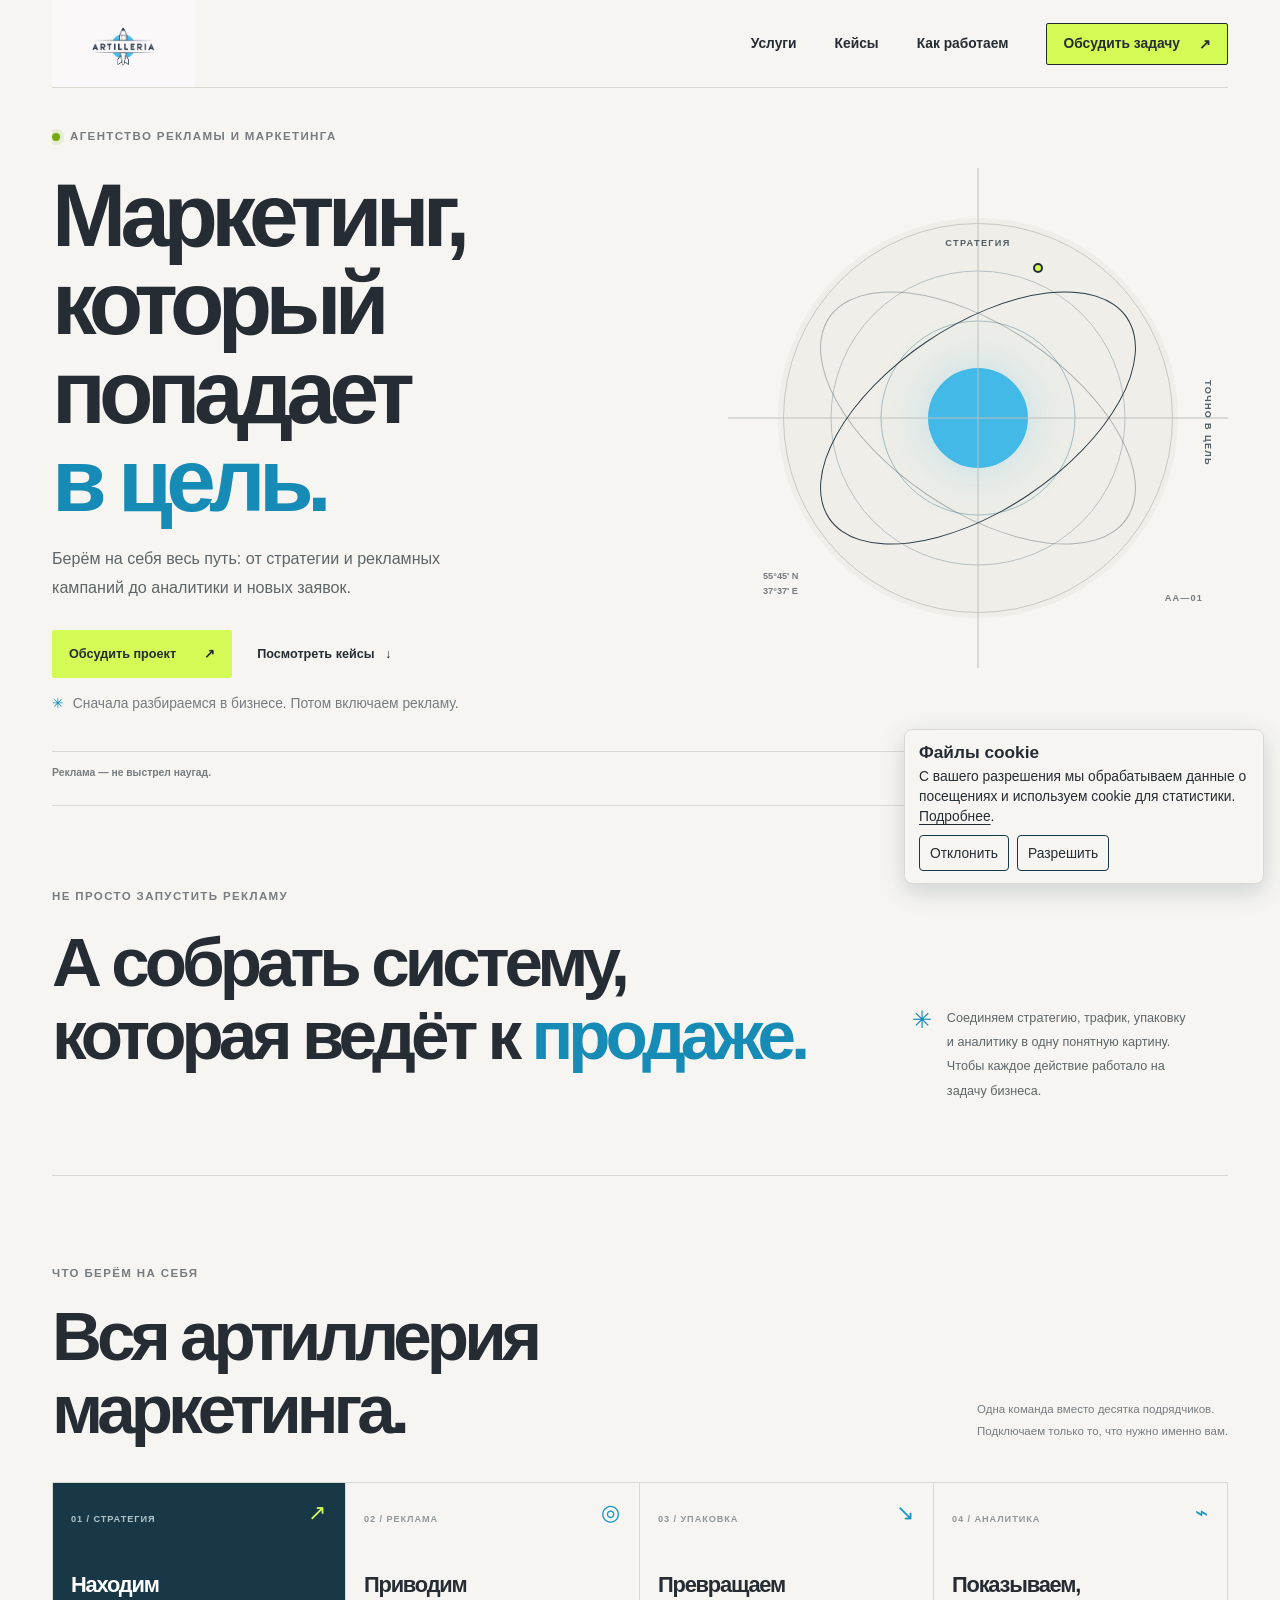
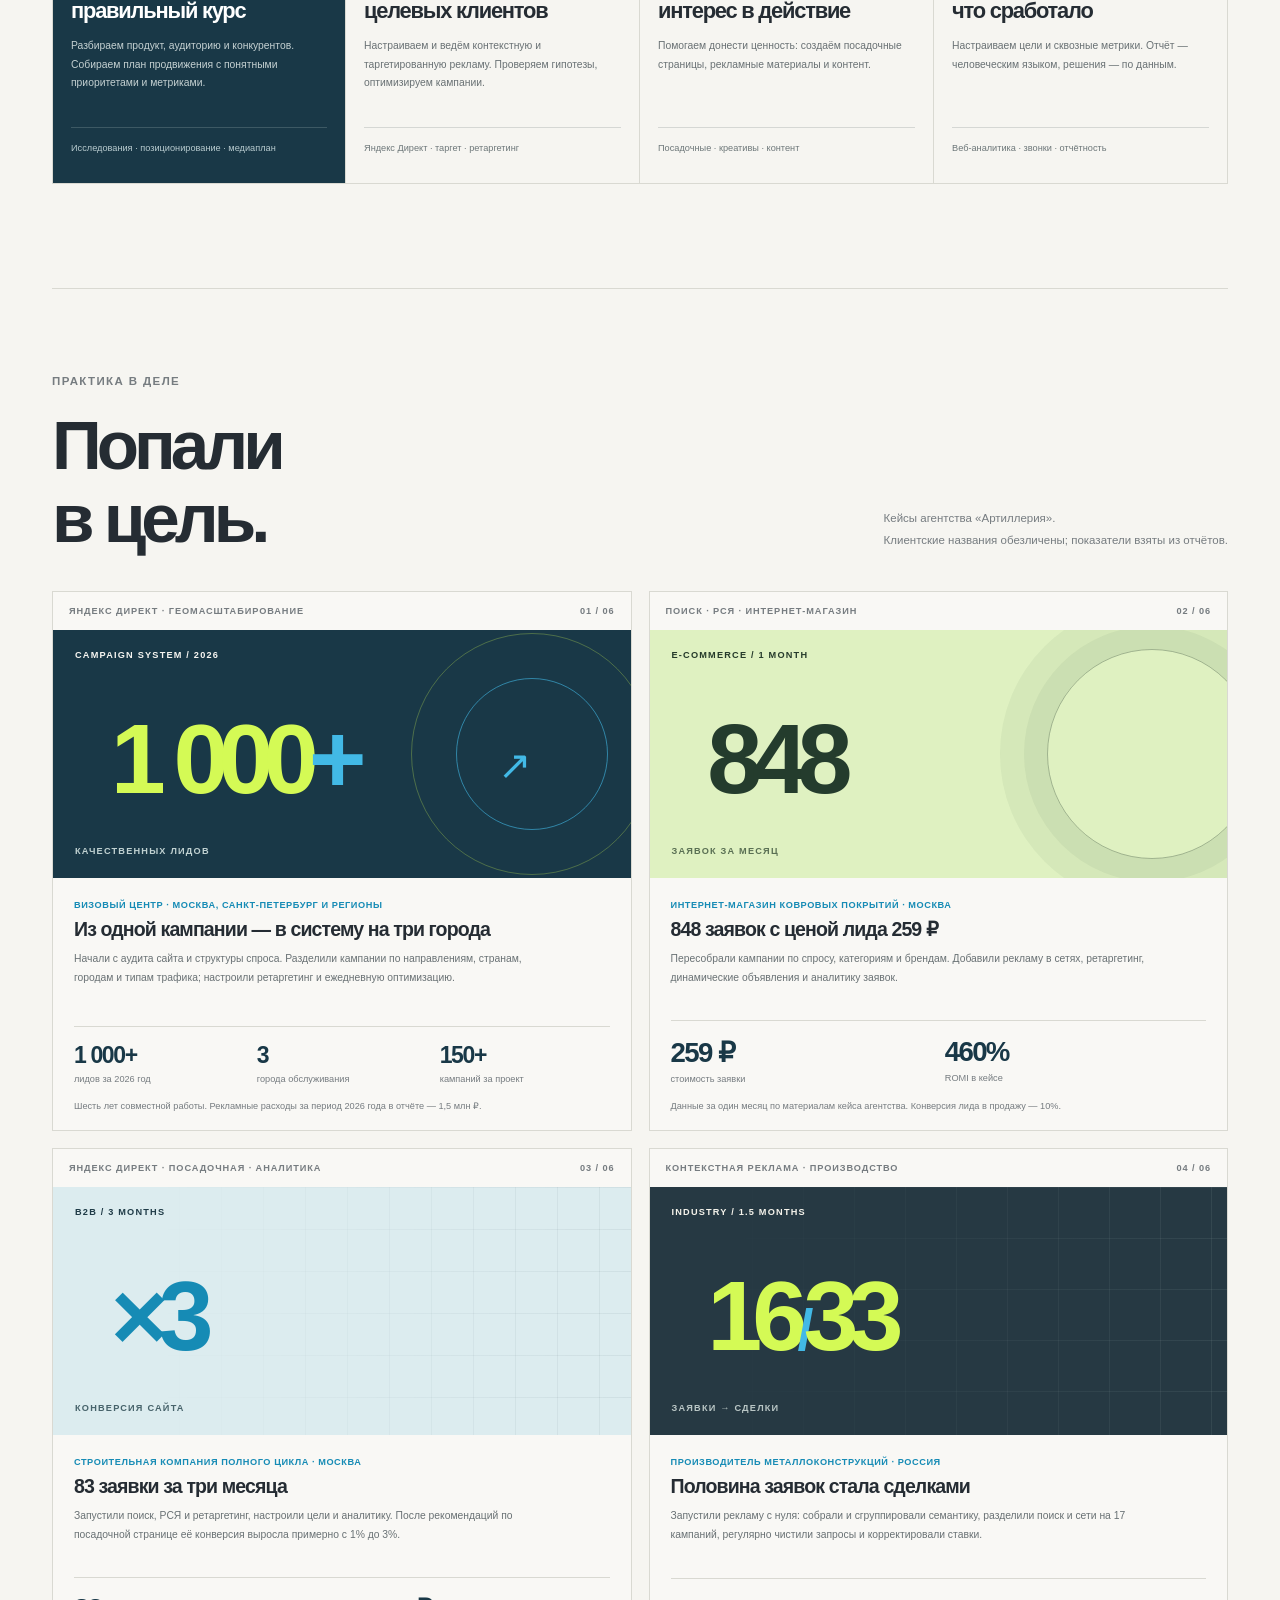
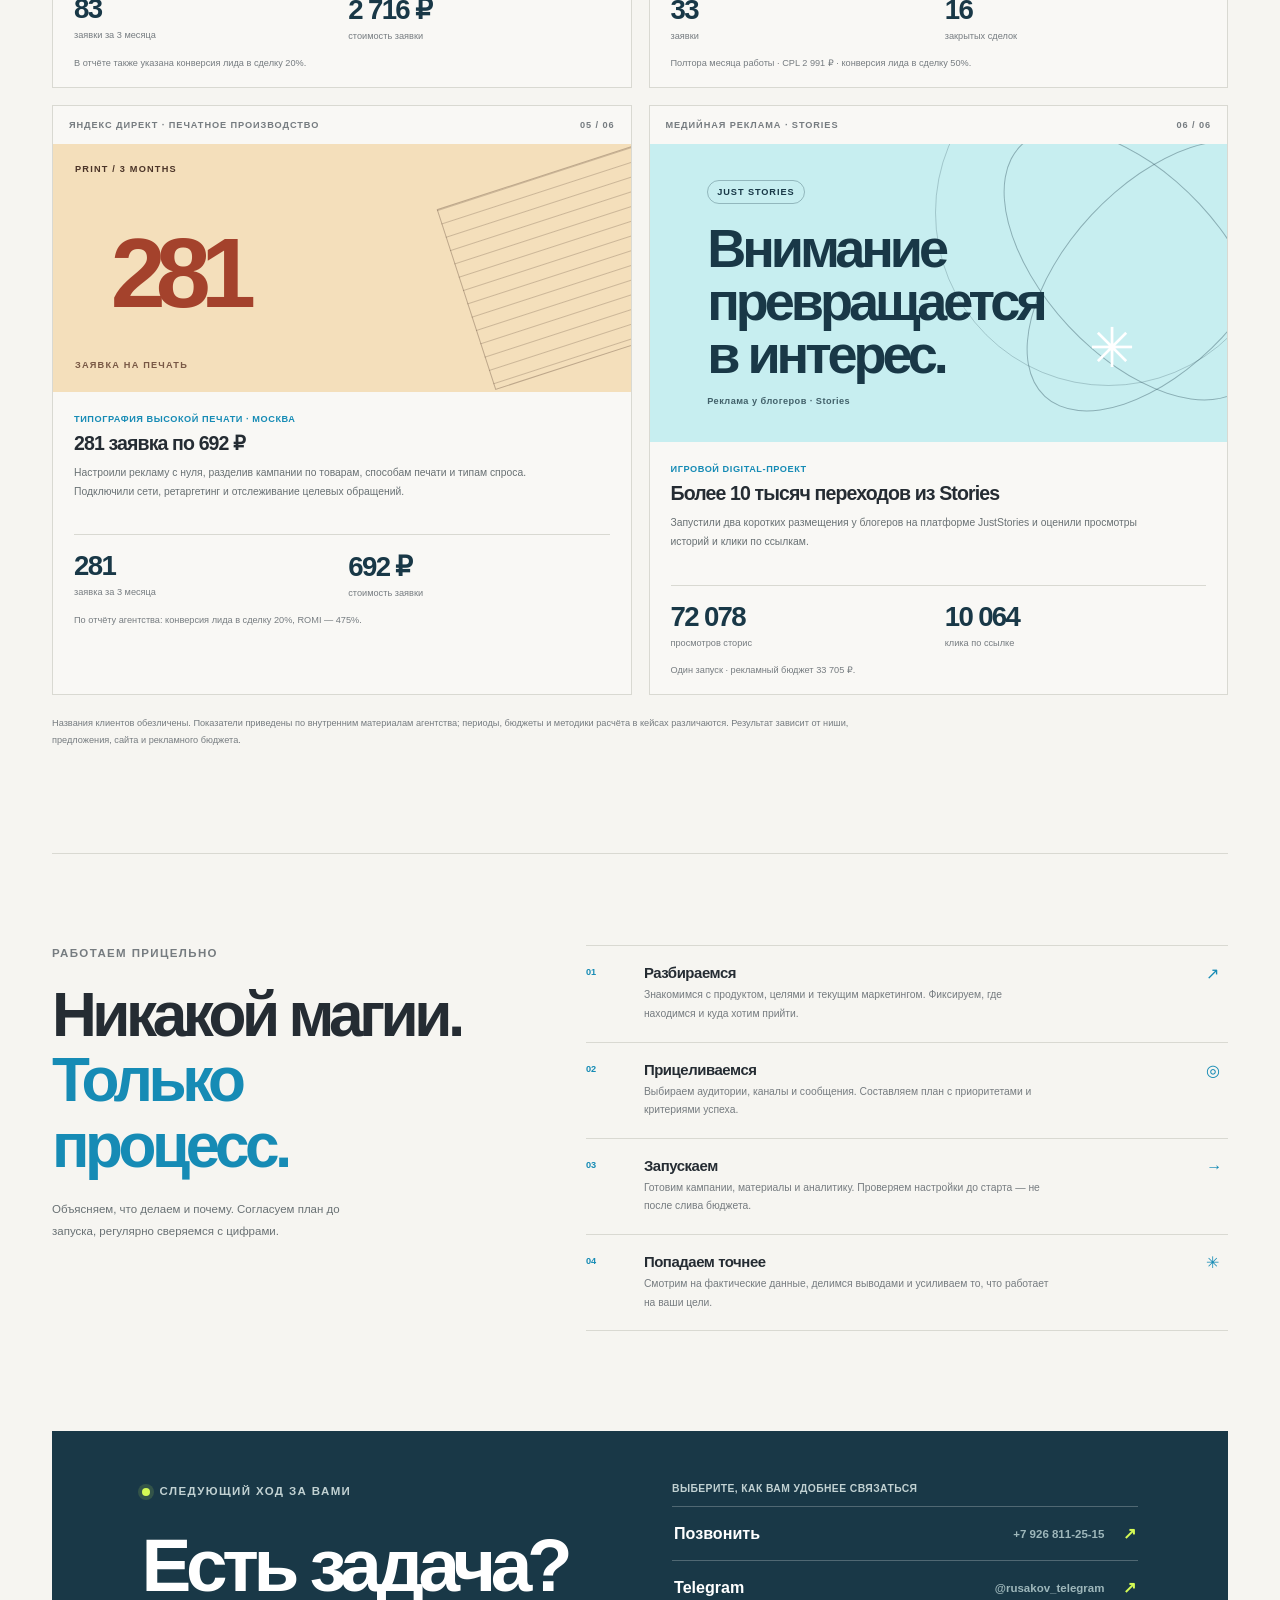
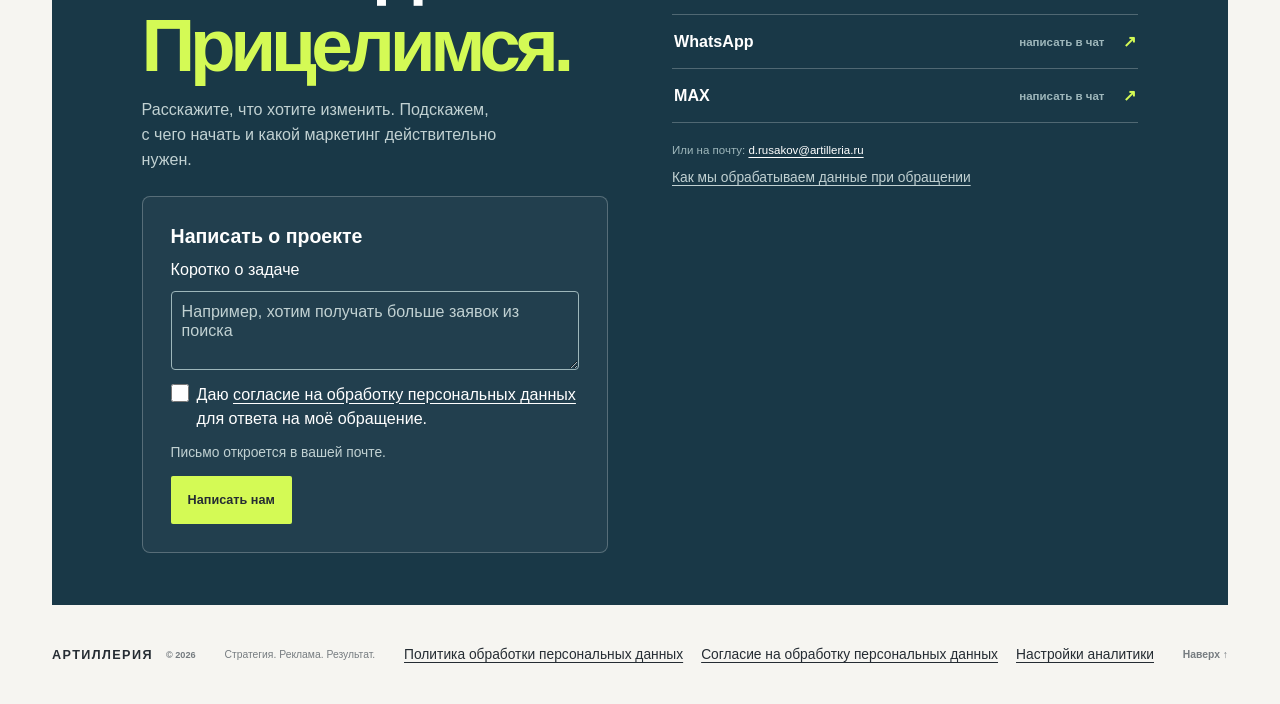
==== commit 47883b07: "Увеличить размеры шрифтов на 15 процентов" ====
--- a/index.html
+++ b/index.html
@@ -7,7 +7,7 @@
     <meta name="description" content="Артиллерия — агентство рекламы и маркетинга под ключ. Стратегия, Яндекс Директ, аналитика, контент и посадочные страницы.">
     <title>Артиллерия — маркетинг, который попадает в цель</title>
     <link rel="icon" href="artilleria-logo.png" type="image/png">
-    <link rel="stylesheet" href="styles.css?v=hero-note">
+    <link rel="stylesheet" href="styles.css?v=font-scale">
     <script src="script.js?v=privacy-1" defer></script>
   </head>
   <body>
--- a/styles.css
+++ b/styles.css
@@ -1,4 +1,5 @@
 :root {
+  --font-scale: 1.15;
   color-scheme: light;
   --paper: #f6f5f1;
   --paper-deep: #eeede8;
@@ -25,6 +26,7 @@
   background: var(--paper);
   color: var(--ink);
   font-family: var(--font);
+  font-size: calc(100% * var(--font-scale));
   -webkit-font-smoothing: antialiased;
 }
 
@@ -96,7 +98,7 @@
   display: flex;
   align-items: center;
   gap: 38px;
-  font-size: 12px;
+  font-size: calc(12px * var(--font-scale));
   font-weight: 700;
 }
 
@@ -155,7 +157,7 @@
   gap: 10px;
   margin: 0 0 26px;
   color: var(--muted);
-  font-size: 10px;
+  font-size: calc(10px * var(--font-scale));
   font-weight: 800;
   letter-spacing: 0.12em;
   line-height: 1.5;
@@ -181,7 +183,7 @@
 
 .hero h1 {
   margin-bottom: 20px;
-  font-size: clamp(50px, 6.05vw, 83px);
+  font-size: calc(clamp(50px, 6.05vw, 83px) * var(--font-scale));
   font-weight: 800;
   letter-spacing: -0.075em;
   line-height: 0.99;
@@ -197,7 +199,7 @@
   max-width: 405px;
   margin-bottom: 28px;
   color: #5e6669;
-  font-size: 14px;
+  font-size: calc(14px * var(--font-scale));
   line-height: 1.8;
 }
 
@@ -217,7 +219,7 @@
   border: 0;
   border-radius: 2px;
   cursor: pointer;
-  font-size: 11px;
+  font-size: calc(11px * var(--font-scale));
   font-weight: 800;
   transition: background 180ms ease, color 180ms ease, transform 180ms ease;
 }
@@ -237,7 +239,7 @@
 }
 
 .text-link {
-  font-size: 11px;
+  font-size: calc(11px * var(--font-scale));
   font-weight: 800;
   transition: color 180ms ease;
 }
@@ -249,7 +251,7 @@
 .hero-note {
   margin: 16px 0 0;
   color: var(--muted);
-  font-size: 12px;
+  font-size: calc(12px * var(--font-scale));
   line-height: 1.5;
 }
 
@@ -350,7 +352,7 @@
 
 .target-label {
   color: #516068;
-  font-size: 8px;
+  font-size: calc(8px * var(--font-scale));
   font-weight: 800;
   letter-spacing: 0.14em;
 }
@@ -372,7 +374,7 @@
   bottom: 14%;
   left: 7%;
   color: var(--muted);
-  font-size: 8px;
+  font-size: calc(8px * var(--font-scale));
   font-weight: 700;
   line-height: 1.6;
 }
@@ -381,7 +383,7 @@
   right: 5%;
   bottom: 13%;
   color: var(--muted);
-  font-size: 8px;
+  font-size: calc(8px * var(--font-scale));
   font-weight: 800;
   letter-spacing: 0.12em;
 }
@@ -406,7 +408,7 @@
   padding-top: 15px;
   border-top: 1px solid var(--line);
   color: var(--muted);
-  font-size: 9px;
+  font-size: calc(9px * var(--font-scale));
   font-weight: 600;
 }
 
@@ -427,7 +429,7 @@
 .approach h2,
 .contact h2 {
   margin-bottom: 0;
-  font-size: clamp(37px, 4.7vw, 61px);
+  font-size: calc(clamp(37px, 4.7vw, 61px) * var(--font-scale));
   font-weight: 800;
   letter-spacing: -0.072em;
   line-height: 1.06;
@@ -445,13 +447,13 @@
 
 .asterisk {
   color: #168bb5;
-  font-size: 21px;
+  font-size: calc(21px * var(--font-scale));
 }
 
 .intro-aside p {
   margin: 0;
   color: #5e6669;
-  font-size: 11px;
+  font-size: calc(11px * var(--font-scale));
   line-height: 1.9;
 }
 
@@ -475,7 +477,7 @@
 .section-heading-note {
   margin: 0 0 4px;
   color: var(--muted);
-  font-size: 10px;
+  font-size: calc(10px * var(--font-scale));
   line-height: 1.9;
 }
 
@@ -513,7 +515,7 @@
 
 .service-number {
   color: #90989a;
-  font-size: 8px;
+  font-size: calc(8px * var(--font-scale));
   font-weight: 800;
   letter-spacing: 0.1em;
   text-transform: uppercase;
@@ -528,7 +530,7 @@
   top: 17px;
   right: 19px;
   color: #1a96bf;
-  font-size: 19px;
+  font-size: calc(19px * var(--font-scale));
 }
 
 .service-card-featured .service-icon {
@@ -537,7 +539,7 @@
 
 .service-card h3 {
   margin: 45px 0 13px;
-  font-size: 19px;
+  font-size: calc(19px * var(--font-scale));
   font-weight: 800;
   letter-spacing: -0.055em;
   line-height: 1.18;
@@ -547,7 +549,7 @@
   min-height: 72px;
   margin-bottom: 18px;
   color: #697174;
-  font-size: 9px;
+  font-size: calc(9px * var(--font-scale));
   line-height: 1.8;
 }
 
@@ -560,7 +562,7 @@
   padding-top: 13px;
   border-top: 1px solid rgb(98 109 111 / 22%);
   color: #6d7779;
-  font-size: 8px;
+  font-size: calc(8px * var(--font-scale));
   line-height: 1.65;
 }
 
@@ -592,7 +594,7 @@
   justify-content: space-between;
   padding: 14px 16px;
   color: var(--muted);
-  font-size: 8px;
+  font-size: calc(8px * var(--font-scale));
   font-weight: 800;
   letter-spacing: 0.1em;
   text-transform: uppercase;
@@ -619,7 +621,7 @@
 .case-visual-caption {
   z-index: 1;
   left: 22px;
-  font-size: 8px;
+  font-size: calc(8px * var(--font-scale));
   font-weight: 800;
   letter-spacing: 0.13em;
 }
@@ -636,7 +638,7 @@
   top: 50%;
   left: 10%;
   z-index: 1;
-  font-size: clamp(56px, 7vw, 86px);
+  font-size: calc(clamp(56px, 7vw, 86px) * var(--font-scale));
   font-weight: 800;
   letter-spacing: -0.1em;
   line-height: 0.9;
@@ -684,7 +686,7 @@
   left: 77%;
   z-index: 1;
   color: var(--blue);
-  font-size: 35px;
+  font-size: calc(35px * var(--font-scale));
 }
 
 .case-visual-ecom {
@@ -813,7 +815,7 @@
   padding: 6px 9px;
   border: 1px solid rgb(25 56 71 / 30%);
   border-radius: 20px;
-  font-size: 8px;
+  font-size: calc(8px * var(--font-scale));
   font-weight: 800;
   letter-spacing: 0.1em;
 }
@@ -821,7 +823,7 @@
 .story-word {
   z-index: 1;
   margin-top: 18px;
-  font-size: clamp(30px, 3.9vw, 47px);
+  font-size: calc(clamp(30px, 3.9vw, 47px) * var(--font-scale));
   font-weight: 800;
   letter-spacing: -0.075em;
   line-height: 0.98;
@@ -831,7 +833,7 @@
   z-index: 1;
   margin-top: 15px;
   color: #42616a;
-  font-size: 8px;
+  font-size: calc(8px * var(--font-scale));
   font-weight: 700;
   letter-spacing: 0.05em;
 }
@@ -861,7 +863,7 @@
   right: 16%;
   bottom: 21%;
   color: #fff;
-  font-size: 48px;
+  font-size: calc(48px * var(--font-scale));
 }
 
 .case-info {
@@ -874,7 +876,7 @@
 .case-category {
   margin-bottom: 8px;
   color: #168bb5;
-  font-size: 8px;
+  font-size: calc(8px * var(--font-scale));
   font-weight: 800;
   letter-spacing: 0.06em;
   text-transform: uppercase;
@@ -882,7 +884,7 @@
 
 .case-info h3 {
   margin-bottom: 9px;
-  font-size: 17px;
+  font-size: calc(17px * var(--font-scale));
   font-weight: 800;
   letter-spacing: -0.045em;
 }
@@ -891,7 +893,7 @@
   max-width: 490px;
   margin-bottom: 18px;
   color: #697174;
-  font-size: 9px;
+  font-size: calc(9px * var(--font-scale));
   line-height: 1.8;
 }
 
@@ -916,7 +918,7 @@
 
 .case-metrics strong {
   color: var(--blue-dark);
-  font-size: 24px;
+  font-size: calc(24px * var(--font-scale));
   font-weight: 800;
   letter-spacing: -0.06em;
 }
@@ -924,12 +926,12 @@
 .case-metrics span,
 .case-footnote {
   color: var(--muted);
-  font-size: 8px;
+  font-size: calc(8px * var(--font-scale));
   line-height: 1.6;
 }
 
 .case-metrics-three strong {
-  font-size: 20px;
+  font-size: calc(20px * var(--font-scale));
 }
 
 .case-footnote {
@@ -940,7 +942,7 @@
   max-width: 800px;
   margin: 20px 0 0;
   color: var(--muted);
-  font-size: 8px;
+  font-size: calc(8px * var(--font-scale));
   line-height: 1.8;
 }
 
@@ -958,7 +960,7 @@
 }
 
 .approach h2 {
-  font-size: clamp(37px, 4.25vw, 54px);
+  font-size: calc(clamp(37px, 4.25vw, 54px) * var(--font-scale));
 }
 
 .approach h2 span {
@@ -969,7 +971,7 @@
   max-width: 300px;
   margin-top: 20px;
   color: #697174;
-  font-size: 10px;
+  font-size: calc(10px * var(--font-scale));
   line-height: 1.9;
 }
 
@@ -989,13 +991,13 @@
 .step-number {
   padding-top: 3px;
   color: #168bb5;
-  font-size: 8px;
+  font-size: calc(8px * var(--font-scale));
   font-weight: 800;
 }
 
 .step h3 {
   margin: 0 0 5px;
-  font-size: 13px;
+  font-size: calc(13px * var(--font-scale));
   font-weight: 800;
   letter-spacing: -0.03em;
 }
@@ -1004,13 +1006,13 @@
   max-width: 410px;
   margin: 0;
   color: var(--muted);
-  font-size: 9px;
+  font-size: calc(9px * var(--font-scale));
   line-height: 1.8;
 }
 
 .step-mark {
   color: #168bb5;
-  font-size: 14px;
+  font-size: calc(14px * var(--font-scale));
 }
 
 .contact {
@@ -1036,7 +1038,7 @@
 }
 
 .contact h2 {
-  font-size: clamp(41px, 5.1vw, 65px);
+  font-size: calc(clamp(41px, 5.1vw, 65px) * var(--font-scale));
 }
 
 .contact h2 span {
@@ -1051,7 +1053,7 @@
   max-width: 40ch;
   margin: 12px 0 0;
   color: #c1d1d2;
-  font-size: 14px;
+  font-size: calc(14px * var(--font-scale));
   line-height: 1.55;
 }
 
@@ -1064,12 +1066,12 @@
   border: 1px solid rgb(255 255 255 / 24%);
   border-radius: 8px;
   background: rgb(255 255 255 / 4%);
-  font-size: 14px;
+  font-size: calc(14px * var(--font-scale));
 }
 
 .contact-form h3 {
   margin: 0;
-  font-size: 17px;
+  font-size: calc(17px * var(--font-scale));
 }
 
 .contact-form textarea {
@@ -1118,7 +1120,7 @@
 .form-note {
   margin: 0;
   color: #c1d1d2;
-  font-size: 12px;
+  font-size: calc(12px * var(--font-scale));
   line-height: 1.6;
 }
 
@@ -1135,14 +1137,14 @@
   gap: 13px;
   align-items: center;
   color: var(--ink);
-  font-size: 11px;
+  font-size: calc(11px * var(--font-scale));
   font-weight: 800;
   letter-spacing: 0.11em;
 }
 
 .footer-brand span {
   color: var(--muted);
-  font-size: 8px;
+  font-size: calc(8px * var(--font-scale));
   font-weight: 600;
   letter-spacing: 0;
 }
@@ -1150,7 +1152,7 @@
 .site-footer > p,
 .footer-up {
   margin: 0;
-  font-size: 9px;
+  font-size: calc(9px * var(--font-scale));
 }
 
 .footer-up {
@@ -1177,7 +1179,7 @@
 
   .site-nav {
     gap: 19px;
-    font-size: 10px;
+    font-size: calc(10px * var(--font-scale));
   }
 
   .nav-cta {
@@ -1191,7 +1193,7 @@
   }
 
   .hero h1 {
-    font-size: clamp(51px, 8vw, 70px);
+    font-size: calc(clamp(51px, 8vw, 70px) * var(--font-scale));
   }
 
   .hero-art {
@@ -1220,11 +1222,11 @@
   }
 
   .case-visual-number {
-    font-size: clamp(58px, 9vw, 78px);
+    font-size: calc(clamp(58px, 9vw, 78px) * var(--font-scale));
   }
 
   .case-metrics-three strong {
-    font-size: 18px;
+    font-size: calc(18px * var(--font-scale));
   }
 
   .approach {
@@ -1294,7 +1296,7 @@
     padding: 9px 18px 18px;
     border-bottom: 1px solid var(--line);
     background: var(--paper);
-    font-size: 12px;
+    font-size: calc(12px * var(--font-scale));
   }
 
   .site-nav.is-open {
@@ -1321,16 +1323,16 @@
 
   .hero .eyebrow {
     margin-bottom: 20px;
-    font-size: 8px;
+    font-size: calc(8px * var(--font-scale));
   }
 
   .hero h1 {
-    font-size: clamp(53px, 13.4vw, 75px);
+    font-size: calc(clamp(53px, 13.4vw, 75px) * var(--font-scale));
   }
 
   .hero-description {
     max-width: 355px;
-    font-size: 12px;
+    font-size: calc(12px * var(--font-scale));
   }
 
   .hero-actions {
@@ -1341,11 +1343,11 @@
     min-height: 45px;
     gap: 15px;
     padding-inline: 14px;
-    font-size: 10px;
+    font-size: calc(10px * var(--font-scale));
   }
 
   .text-link {
-    font-size: 10px;
+    font-size: calc(10px * var(--font-scale));
   }
 
   .hero-art {
@@ -1357,7 +1359,7 @@
   .hero-bottom {
     bottom: 15px;
     padding-top: 12px;
-    font-size: 7px;
+    font-size: calc(7px * var(--font-scale));
   }
 
   .intro {
@@ -1370,7 +1372,7 @@
   .section-heading h2,
   .approach h2,
   .contact h2 {
-    font-size: clamp(36px, 9.7vw, 48px);
+    font-size: calc(clamp(36px, 9.7vw, 48px) * var(--font-scale));
   }
 
   .intro-aside {
@@ -1404,7 +1406,7 @@
   }
 
   .service-number {
-    font-size: 7px;
+    font-size: calc(7px * var(--font-scale));
   }
 
   .service-icon {
@@ -1414,16 +1416,16 @@
 
   .service-card h3 {
     margin-top: 40px;
-    font-size: 17px;
+    font-size: calc(17px * var(--font-scale));
   }
 
   .service-card p {
     min-height: 105px;
-    font-size: 8px;
+    font-size: calc(8px * var(--font-scale));
   }
 
   .service-tags {
-    font-size: 7px;
+    font-size: calc(7px * var(--font-scale));
   }
 
   .case-grid {
@@ -1436,7 +1438,7 @@
   }
 
   .case-visual-number {
-    font-size: clamp(62px, 18vw, 84px);
+    font-size: calc(clamp(62px, 18vw, 84px) * var(--font-scale));
   }
 
   .case-info {
@@ -1449,11 +1451,11 @@
   }
 
   .case-metrics-three strong {
-    font-size: 16px;
+    font-size: calc(16px * var(--font-scale));
   }
 
   .case-metrics-three span {
-    font-size: 7px;
+    font-size: calc(7px * var(--font-scale));
   }
 
   .approach {
@@ -1509,7 +1511,7 @@
 .channels-title {
   margin: 0 0 12px;
   color: #c1d1d2;
-  font-size: 9px;
+  font-size: calc(9px * var(--font-scale));
   font-weight: 700;
   letter-spacing: 0.04em;
   text-transform: uppercase;
@@ -1530,20 +1532,20 @@
 }
 
 .channel-name {
-  font-size: 14px;
+  font-size: calc(14px * var(--font-scale));
   font-weight: 800;
 }
 
 .channel-hint {
   color: #9eb7bb;
-  font-size: 10px;
+  font-size: calc(10px * var(--font-scale));
   font-weight: 600;
   text-align: right;
 }
 
 .channel-arrow {
   color: var(--lime);
-  font-size: 14px;
+  font-size: calc(14px * var(--font-scale));
   font-weight: 800;
   text-align: right;
   transition: transform 180ms ease;
@@ -1568,7 +1570,7 @@
 .channel-mail {
   margin: 18px 0 0;
   color: #9eb7bb;
-  font-size: 10px;
+  font-size: calc(10px * var(--font-scale));
   line-height: 1.7;
 }
 
@@ -1597,7 +1599,7 @@
   flex-wrap: wrap;
   gap: 8px 18px;
   color: var(--ink);
-  font-size: 12px;
+  font-size: calc(12px * var(--font-scale));
 }
 
 .footer-privacy button {
@@ -1641,12 +1643,12 @@
 
 .analytics-banner h2 {
   margin: 0 0 4px;
-  font-size: 15px;
+  font-size: calc(15px * var(--font-scale));
 }
 
 .analytics-banner p {
   margin: 0;
-  font-size: 12px;
+  font-size: calc(12px * var(--font-scale));
   line-height: 1.45;
 }
 
@@ -1659,7 +1661,7 @@
 .analytics-actions button {
   min-height: 36px;
   padding: 5px 10px;
-  font-size: 12px;
+  font-size: calc(12px * var(--font-scale));
   border: 1px solid var(--blue-dark);
   border-radius: 4px;
   background: var(--paper);
@@ -1674,20 +1676,20 @@
 .legal-page {
   width: min(760px, 100% - 40px);
   margin: 48px auto 64px;
-  font-size: 16px;
+  font-size: calc(16px * var(--font-scale));
   line-height: 1.6;
   overflow-wrap: anywhere;
 }
 
 .legal-page h1 {
   margin: 24px 0 12px;
-  font-size: clamp(27px, 6vw, 44px);
+  font-size: calc(clamp(27px, 6vw, 44px) * var(--font-scale));
   line-height: 1.15;
 }
 
 .legal-page h2 {
   margin: 26px 0 8px;
-  font-size: 21px;
+  font-size: calc(21px * var(--font-scale));
 }
 
 .legal-page p {
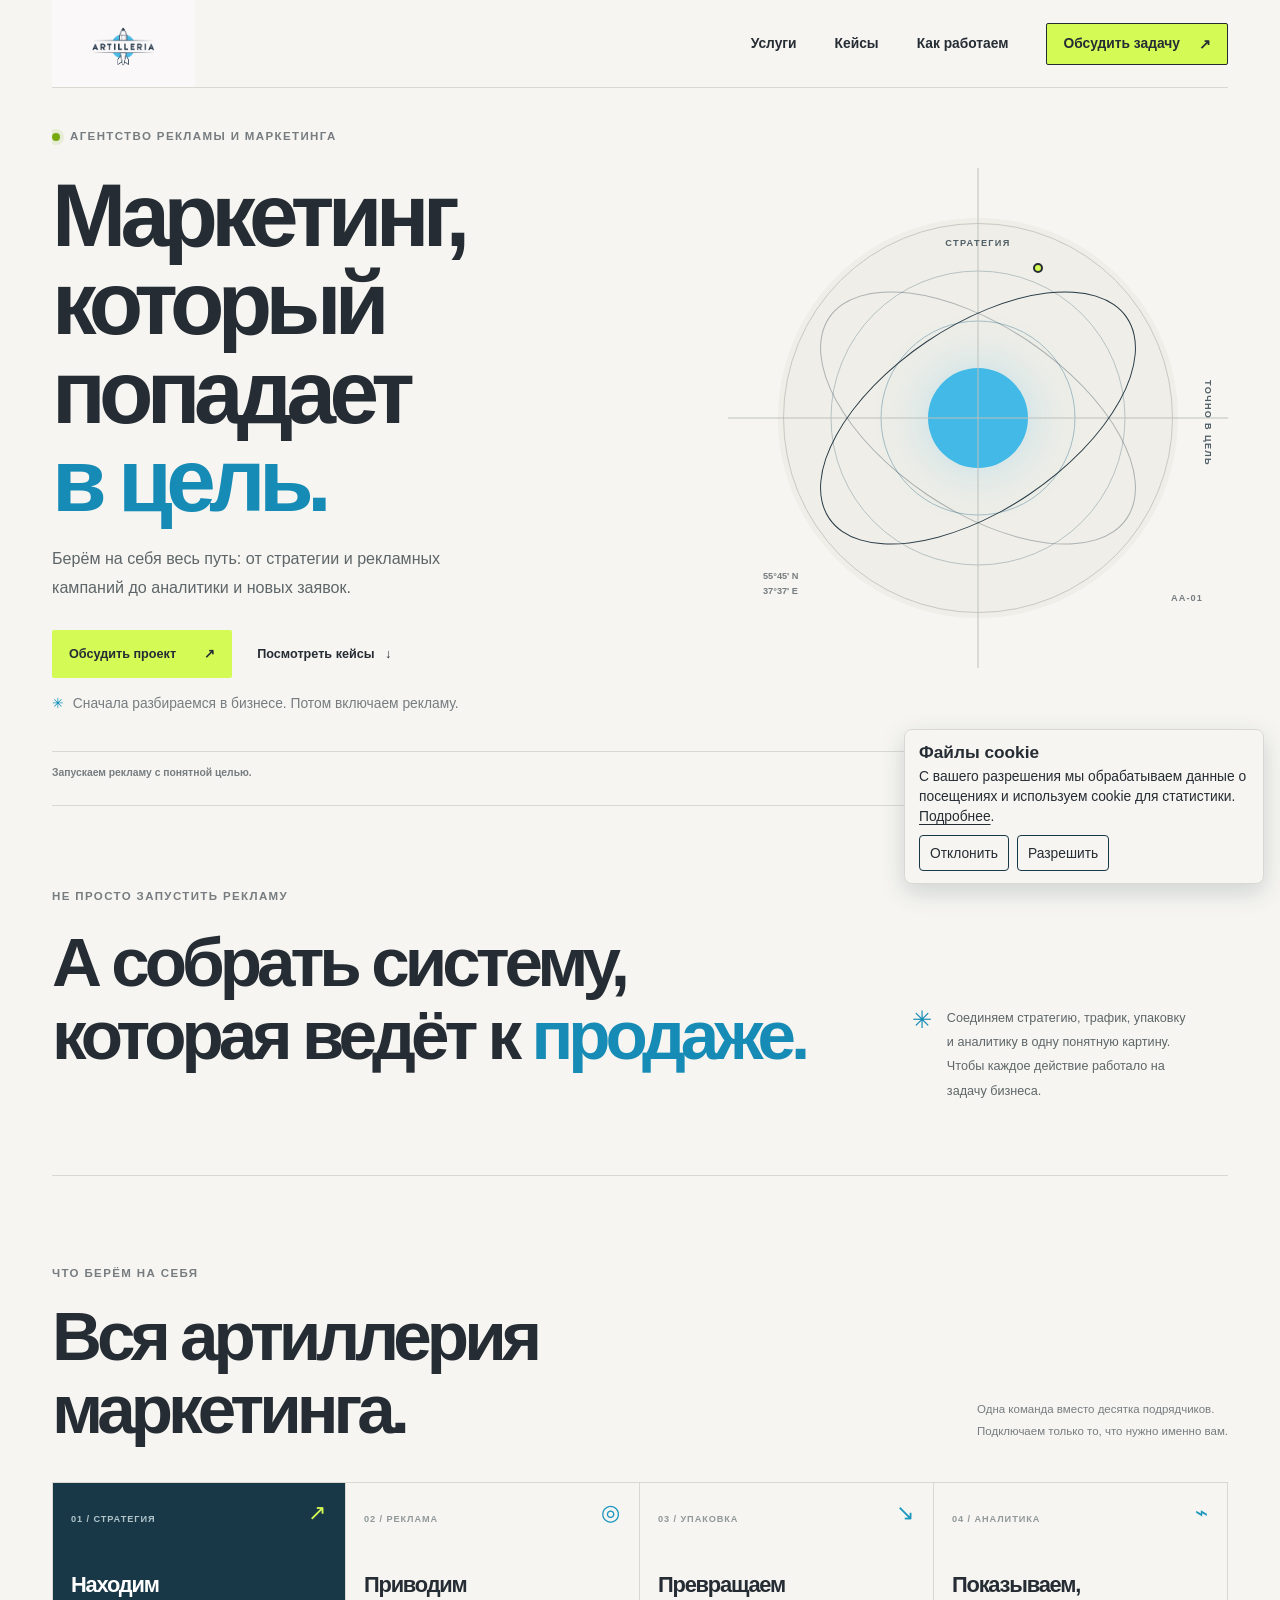
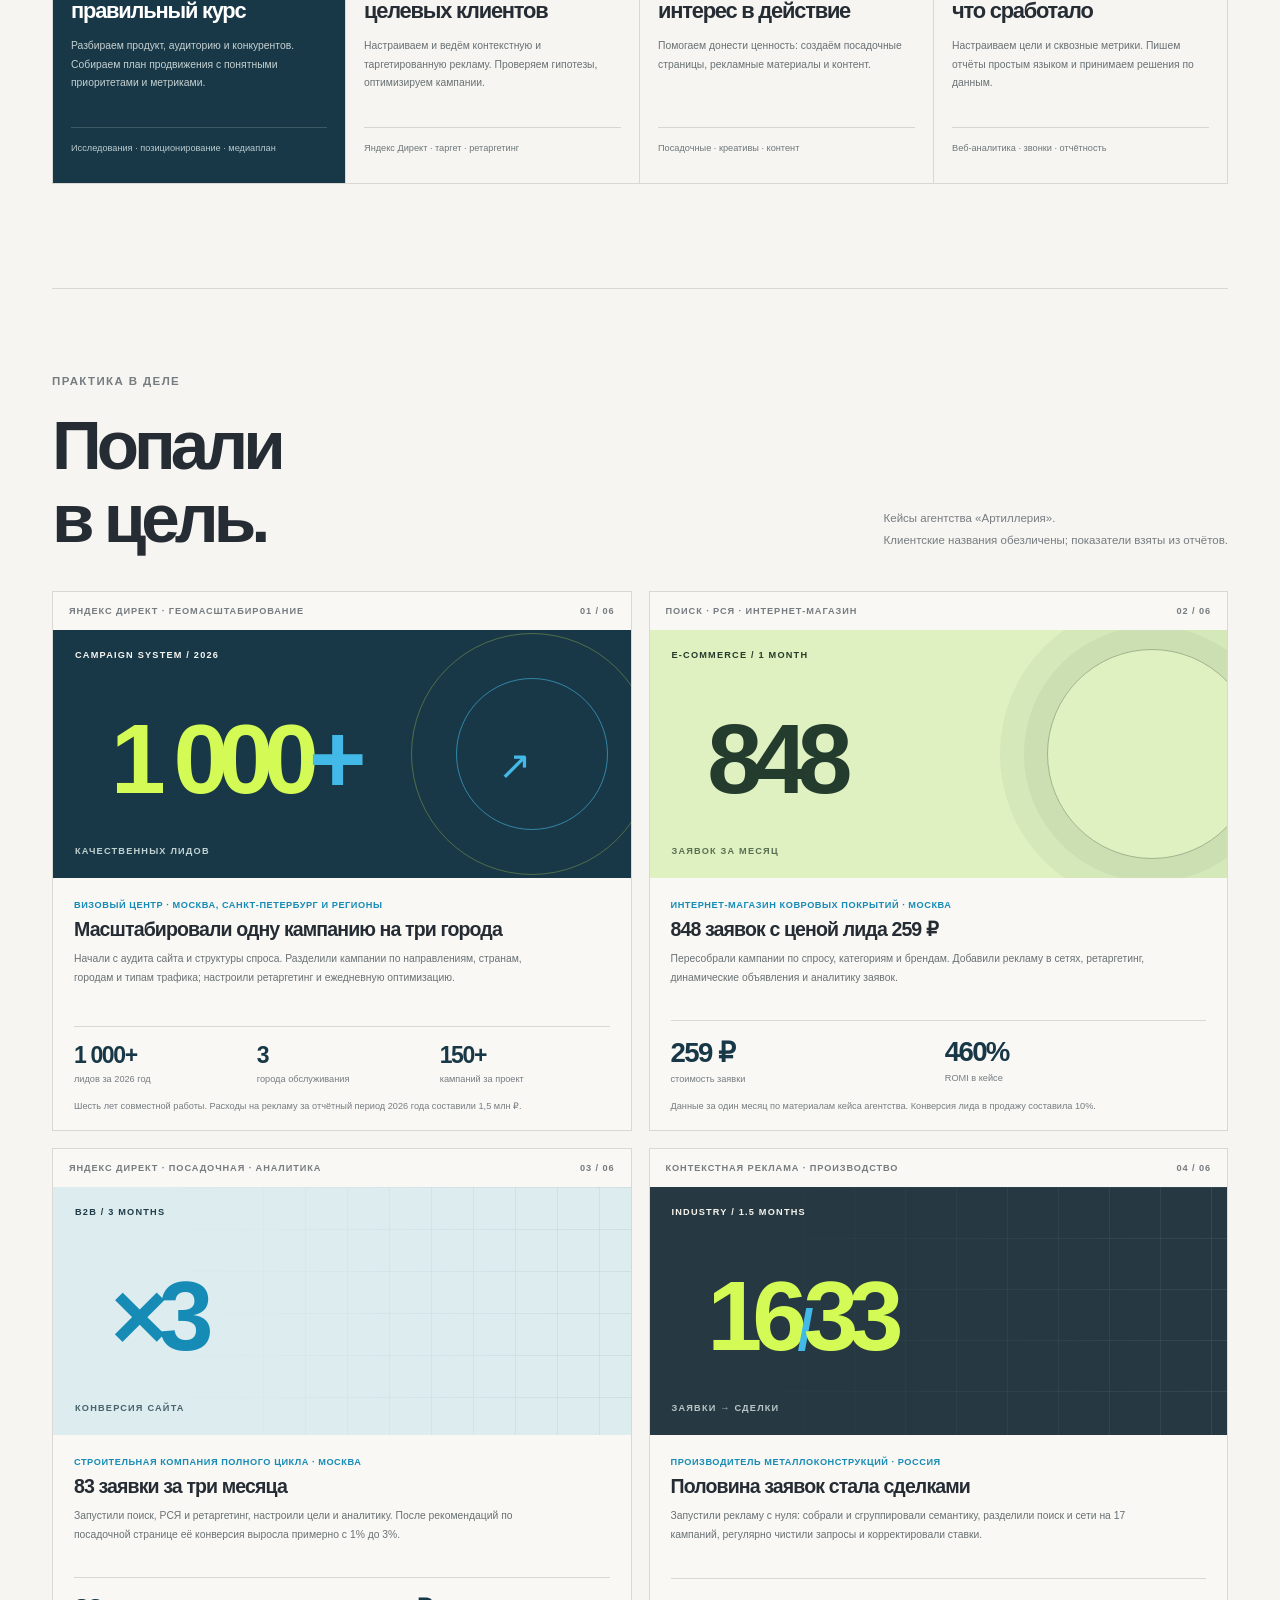
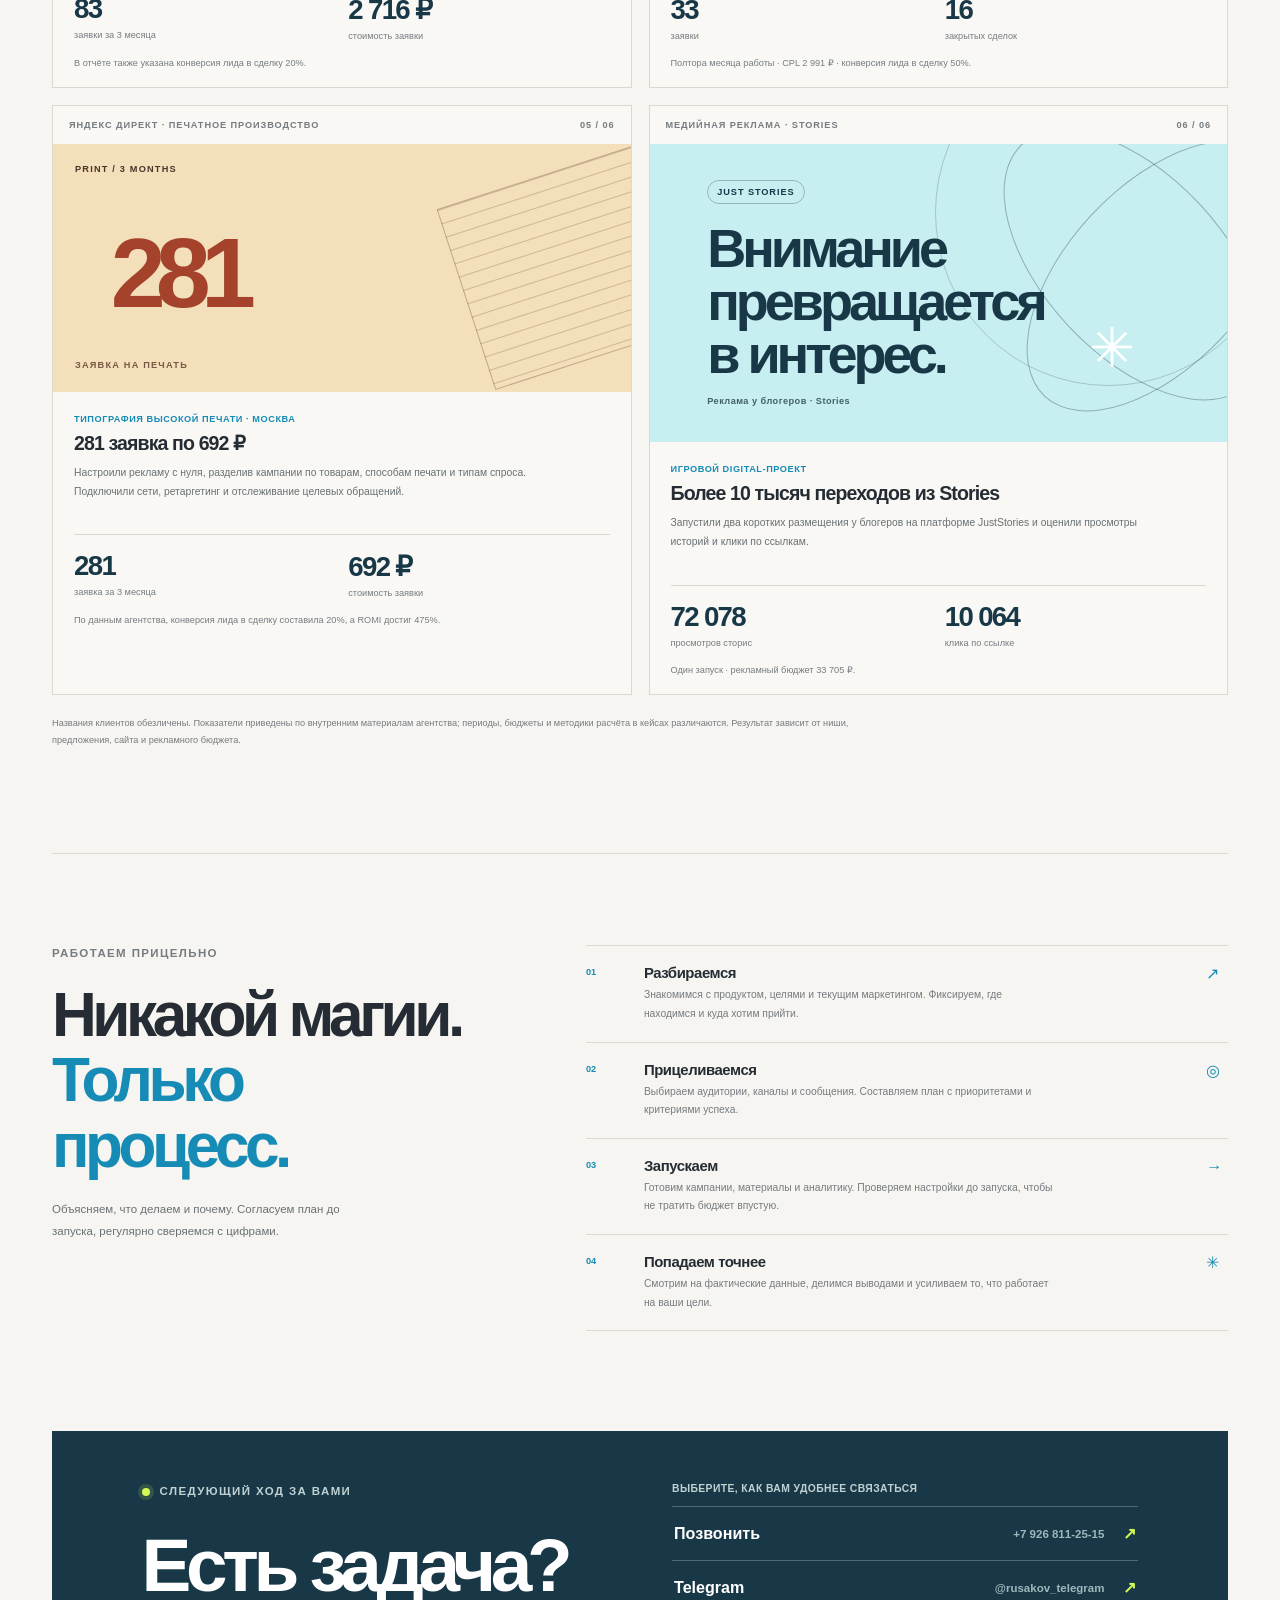
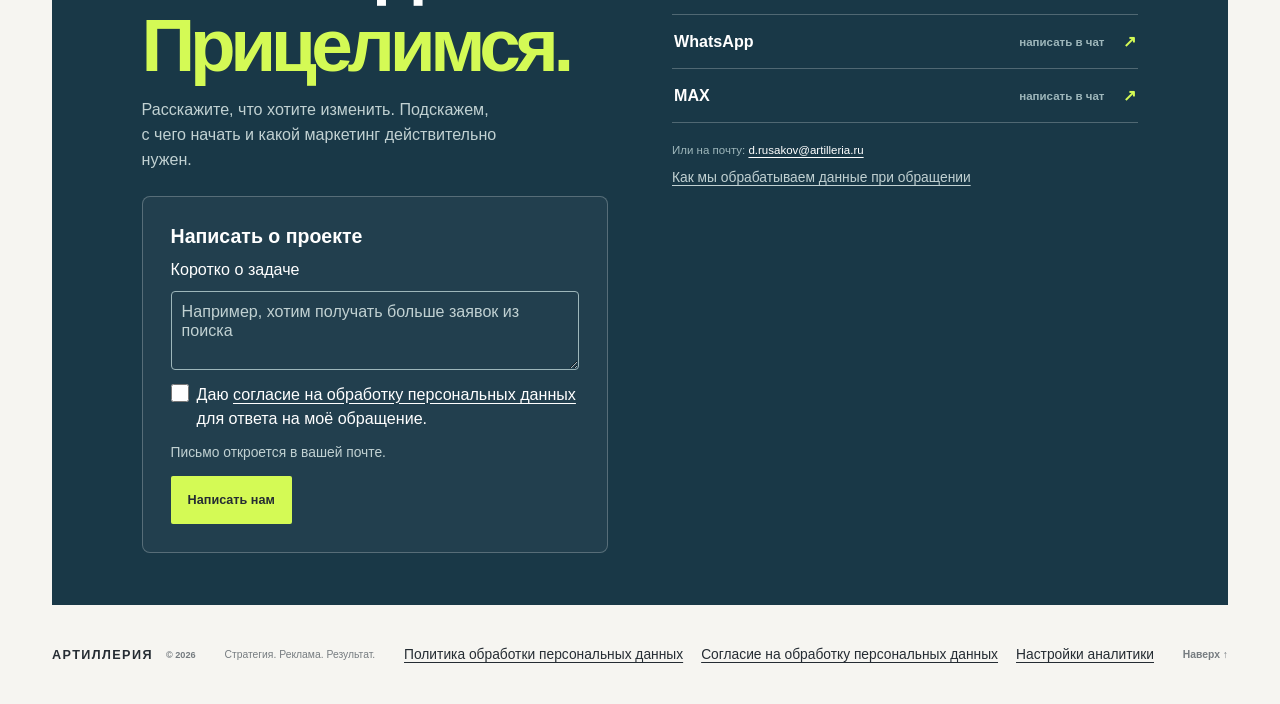
==== commit db224b56: "Убрать длинные тире из текстов сайта" ====
--- a/index.html
+++ b/index.html
@@ -4,8 +4,8 @@
     <meta charset="utf-8">
     <meta name="viewport" content="width=device-width, initial-scale=1">
     <meta name="theme-color" content="#f6f5f1">
-    <meta name="description" content="Артиллерия — агентство рекламы и маркетинга под ключ. Стратегия, Яндекс Директ, аналитика, контент и посадочные страницы.">
-    <title>Артиллерия — маркетинг, который попадает в цель</title>
+    <meta name="description" content="Рекламное агентство «Артиллерия». Маркетинг под ключ. Стратегия, Яндекс Директ, аналитика, контент и посадочные страницы.">
+    <title>Артиллерия | Маркетинг, который попадает в цель</title>
     <link rel="icon" href="artilleria-logo.png" type="image/png">
     <link rel="stylesheet" href="styles.css?v=font-scale">
     <script src="script.js?v=privacy-1" defer></script>
@@ -13,7 +13,7 @@
   <body>
     <div class="site-header-bar">
       <header class="site-header">
-        <a class="brand" href="#top" aria-label="Артиллерия — на главную">
+        <a class="brand" href="#top" aria-label="На главную страницу «Артиллерии»">
           <img src="artilleria-logo.png" alt="Артиллерия">
         </a>
         <button class="menu-toggle" type="button" aria-expanded="false" aria-controls="site-nav" aria-label="Открыть меню">
@@ -53,10 +53,10 @@
           <span class="target-label target-label-top">СТРАТЕГИЯ</span>
           <span class="target-label target-label-side">ТОЧНО В ЦЕЛЬ</span>
           <span class="hero-coordinate">55°45' N<br>37°37' E</span>
-          <span class="hero-index">AA—01</span>
+          <span class="hero-index">AA-01</span>
           <span class="hero-orbit-dot"></span>
         </div>
-        <div class="hero-bottom"><span>Реклама — не выстрел наугад.</span><span>Листайте, мы покажем как <span aria-hidden="true">↓</span></span></div>
+        <div class="hero-bottom"><span>Запускаем рекламу с понятной целью.</span><span>Листайте, мы покажем как <span aria-hidden="true">↓</span></span></div>
       </section>
 
       <section class="intro section-shell">
@@ -102,7 +102,7 @@
             <span class="service-number">04 / Аналитика</span>
             <span class="service-icon" aria-hidden="true">⌁</span>
             <h3>Показываем,<br>что сработало</h3>
-            <p>Настраиваем цели и сквозные метрики. Отчёт — человеческим языком, решения — по данным.</p>
+            <p>Настраиваем цели и сквозные метрики. Пишем отчёты простым языком и принимаем решения по данным.</p>
             <span class="service-tags">Веб-аналитика · звонки · отчётность</span>
           </article>
         </div>
@@ -128,7 +128,7 @@
             <div class="case-info">
               <div>
                 <p class="case-category">Визовый центр · Москва, Санкт-Петербург и регионы</p>
-                <h3>Из одной кампании — в систему на три города</h3>
+                <h3>Масштабировали одну кампанию на три города</h3>
                 <p>Начали с аудита сайта и структуры спроса. Разделили кампании по направлениям, странам, городам и типам трафика; настроили ретаргетинг и ежедневную оптимизацию.</p>
               </div>
               <div class="case-metrics case-metrics-three">
@@ -136,7 +136,7 @@
                 <div><strong>3</strong><span>города обслуживания</span></div>
                 <div><strong>150+</strong><span>кампаний за проект</span></div>
               </div>
-              <p class="case-footnote">Шесть лет совместной работы. Рекламные расходы за период 2026 года в отчёте — 1,5 млн ₽.</p>
+              <p class="case-footnote">Шесть лет совместной работы. Расходы на рекламу за отчётный период 2026 года составили 1,5 млн ₽.</p>
             </div>
           </article>
 
@@ -158,7 +158,7 @@
                 <div><strong>259 ₽</strong><span>стоимость заявки</span></div>
                 <div><strong>460%</strong><span>ROMI в кейсе</span></div>
               </div>
-              <p class="case-footnote">Данные за один месяц по материалам кейса агентства. Конверсия лида в продажу — 10%.</p>
+              <p class="case-footnote">Данные за один месяц по материалам кейса агентства. Конверсия лида в продажу составила 10%.</p>
             </div>
           </article>
 
@@ -224,7 +224,7 @@
                 <div><strong>281</strong><span>заявка за 3 месяца</span></div>
                 <div><strong>692 ₽</strong><span>стоимость заявки</span></div>
               </div>
-              <p class="case-footnote">По отчёту агентства: конверсия лида в сделку 20%, ROMI — 475%.</p>
+              <p class="case-footnote">По данным агентства, конверсия лида в сделку составила 20%, а ROMI достиг 475%.</p>
             </div>
           </article>
 
@@ -274,7 +274,7 @@
           </article>
           <article class="step">
             <span class="step-number">03</span>
-            <div><h3>Запускаем</h3><p>Готовим кампании, материалы и аналитику. Проверяем настройки до старта — не после слива бюджета.</p></div>
+            <div><h3>Запускаем</h3><p>Готовим кампании, материалы и аналитику. Проверяем настройки до запуска, чтобы не тратить бюджет впустую.</p></div>
             <span class="step-mark" aria-hidden="true">→</span>
           </article>
           <article class="step">
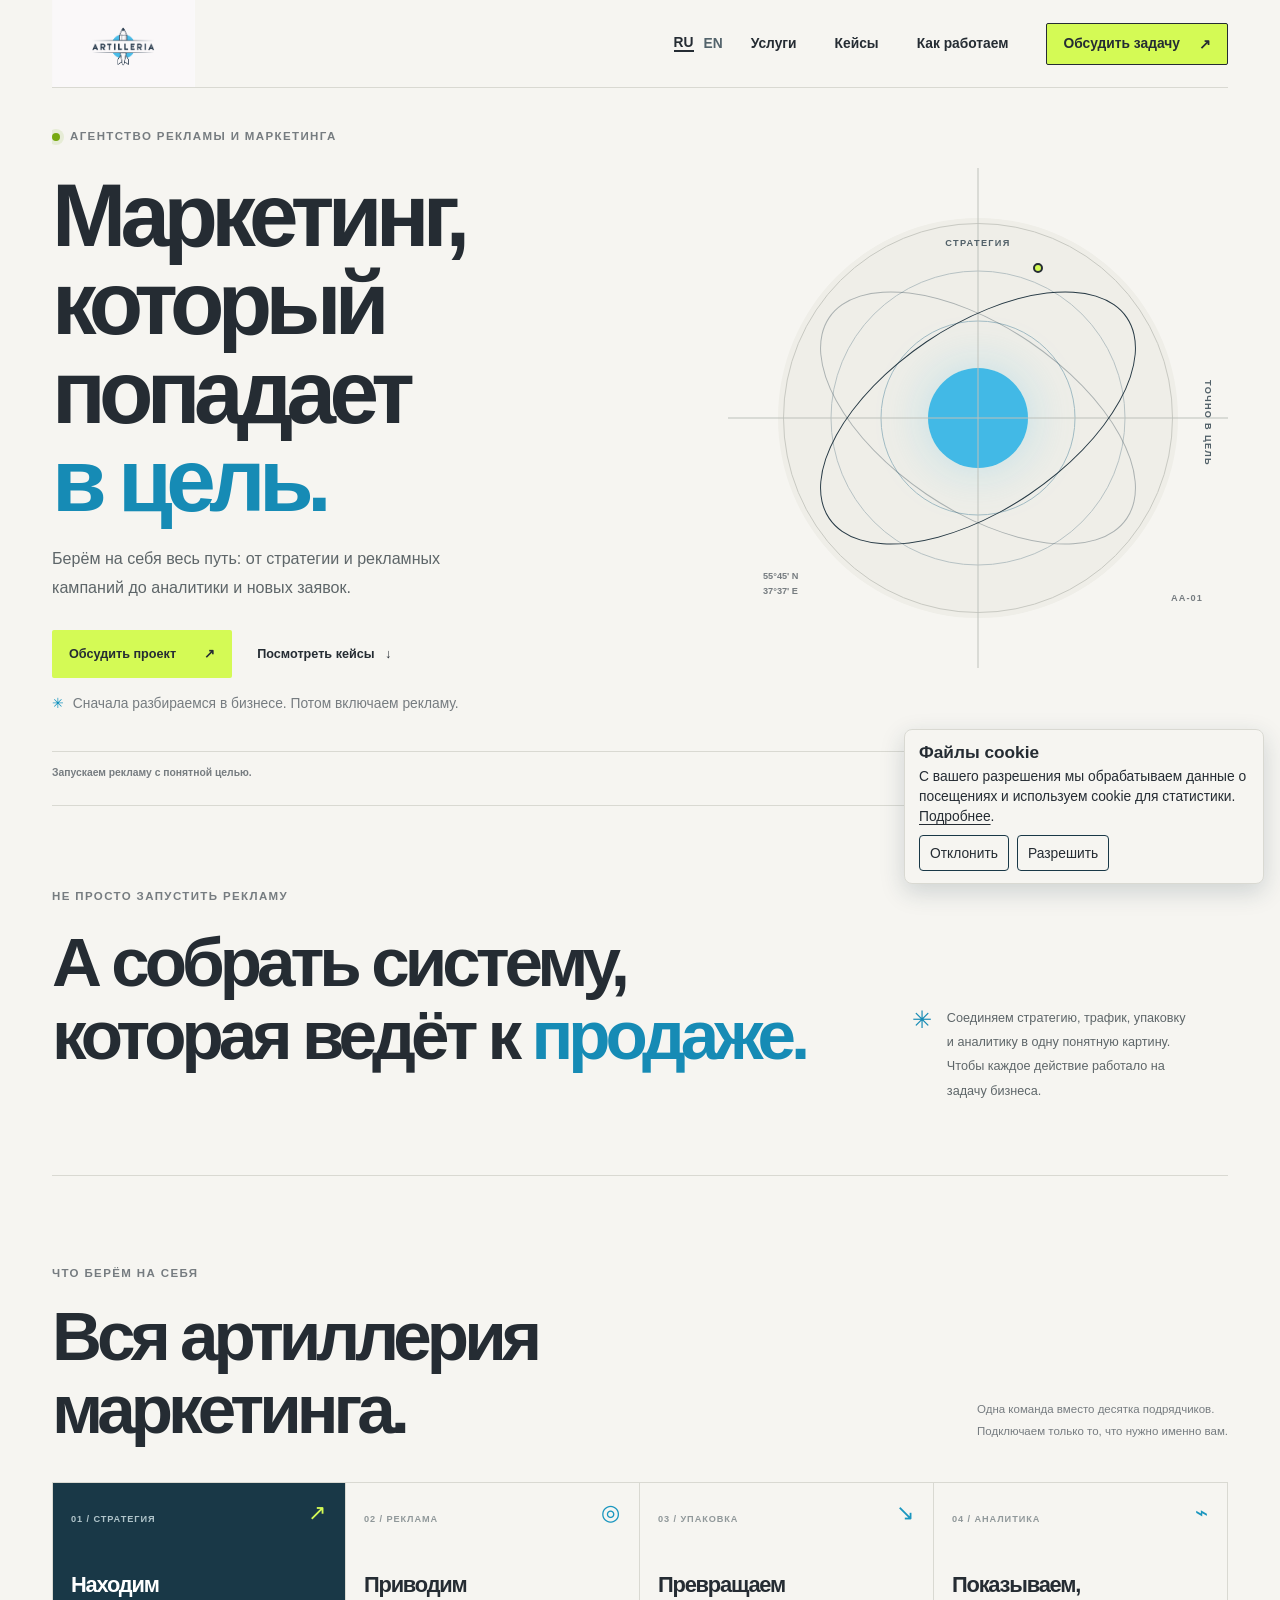
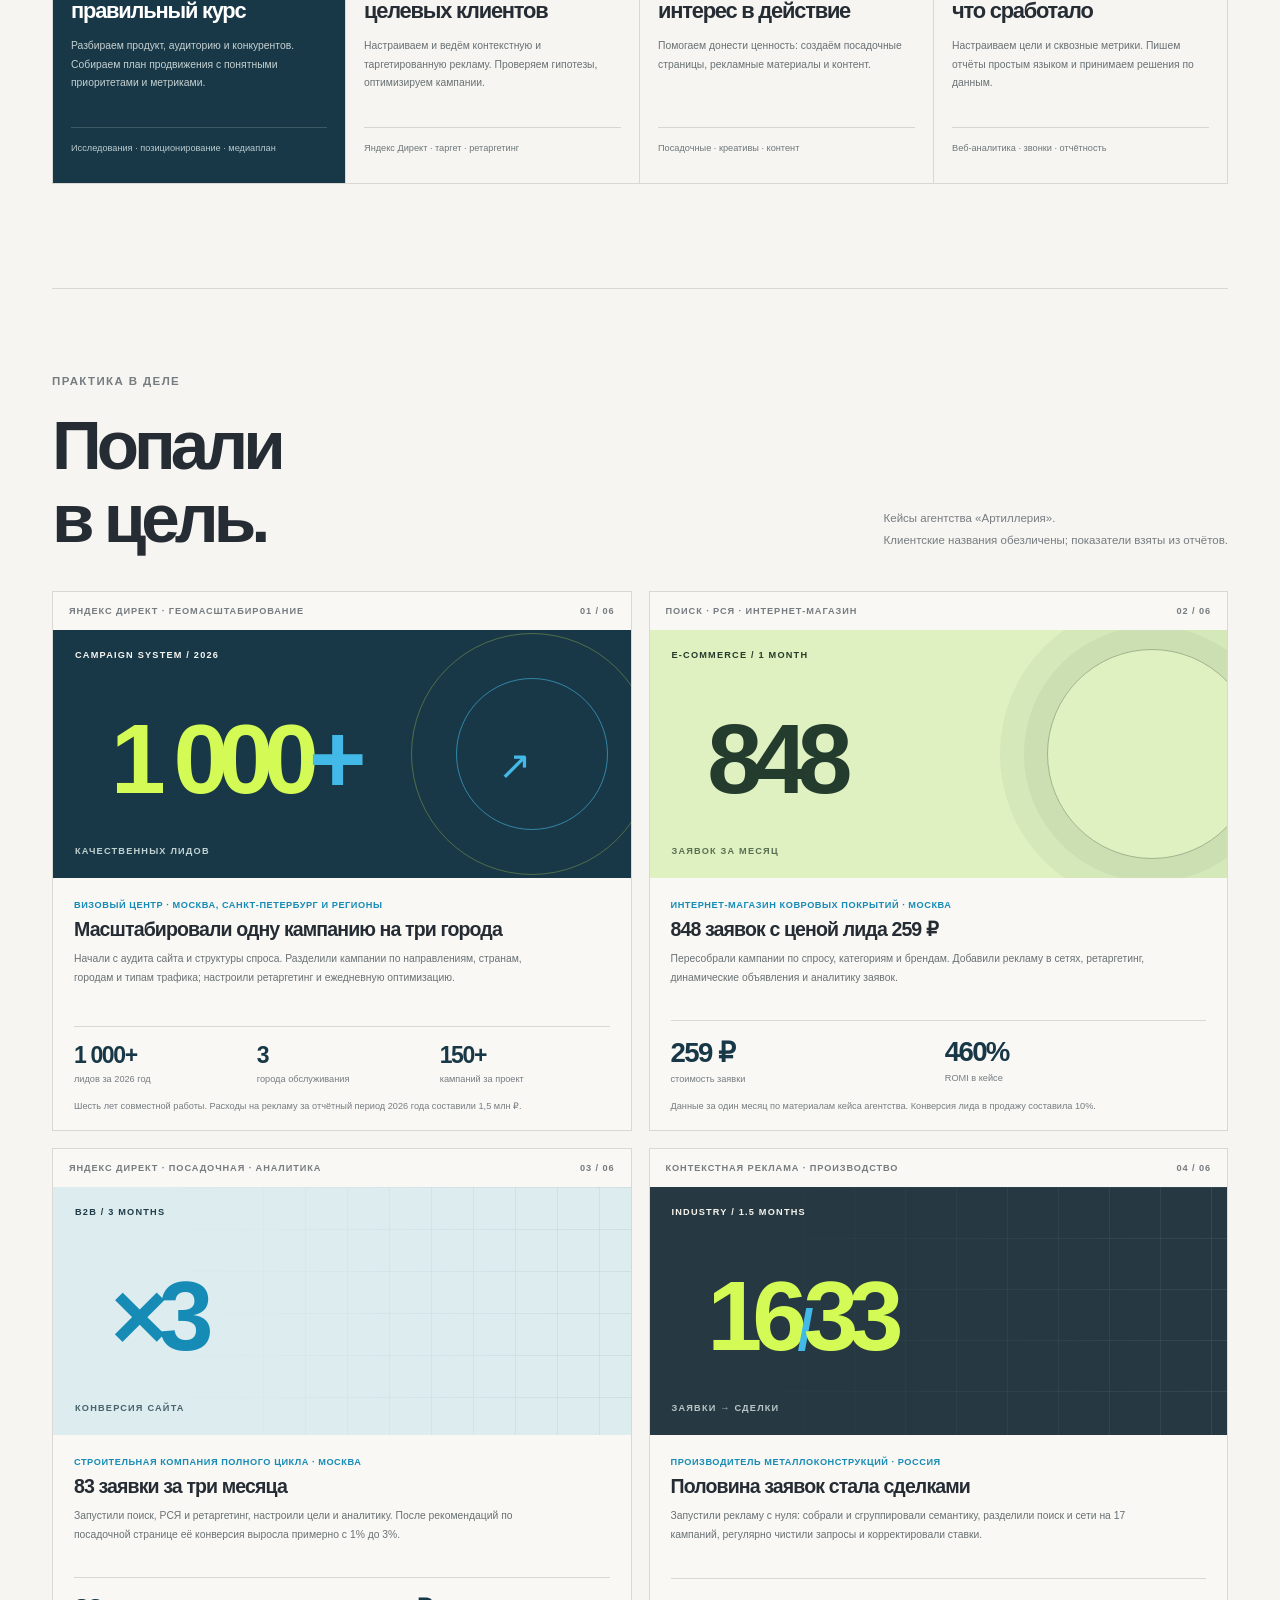
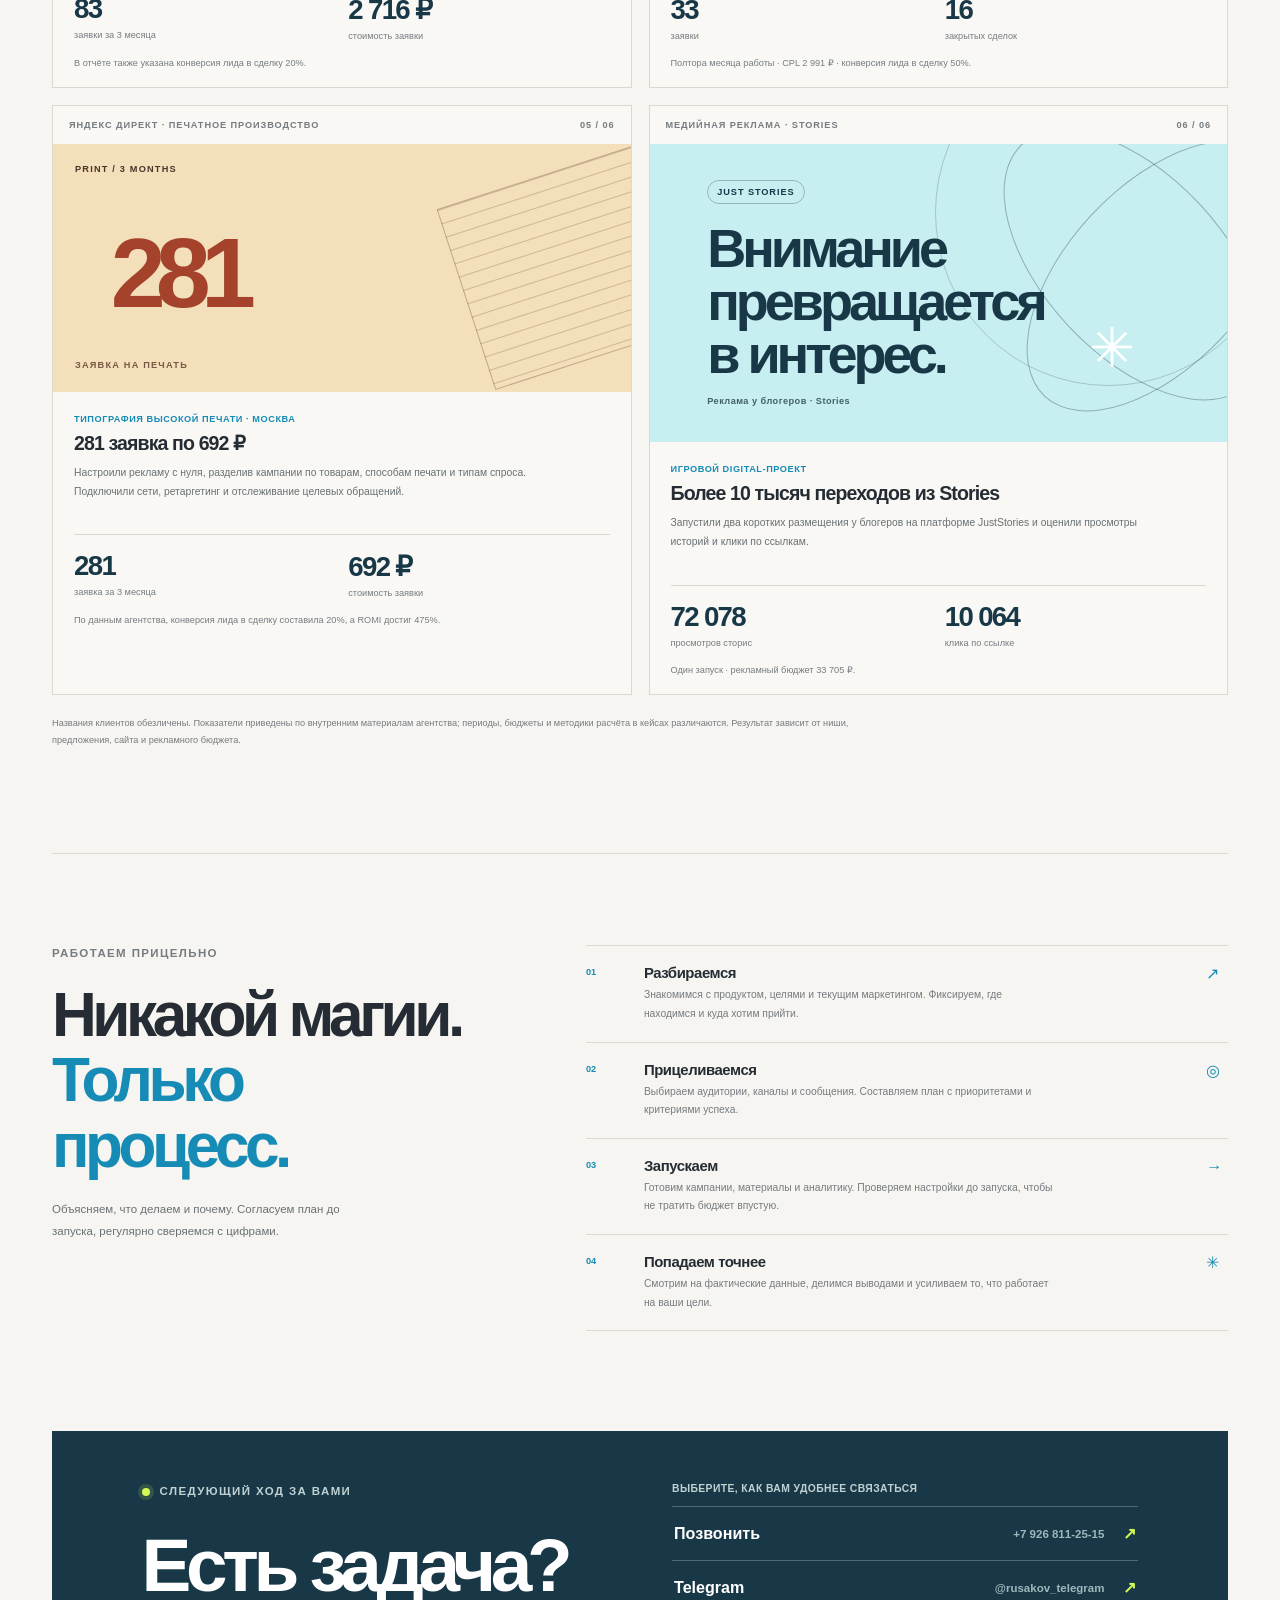
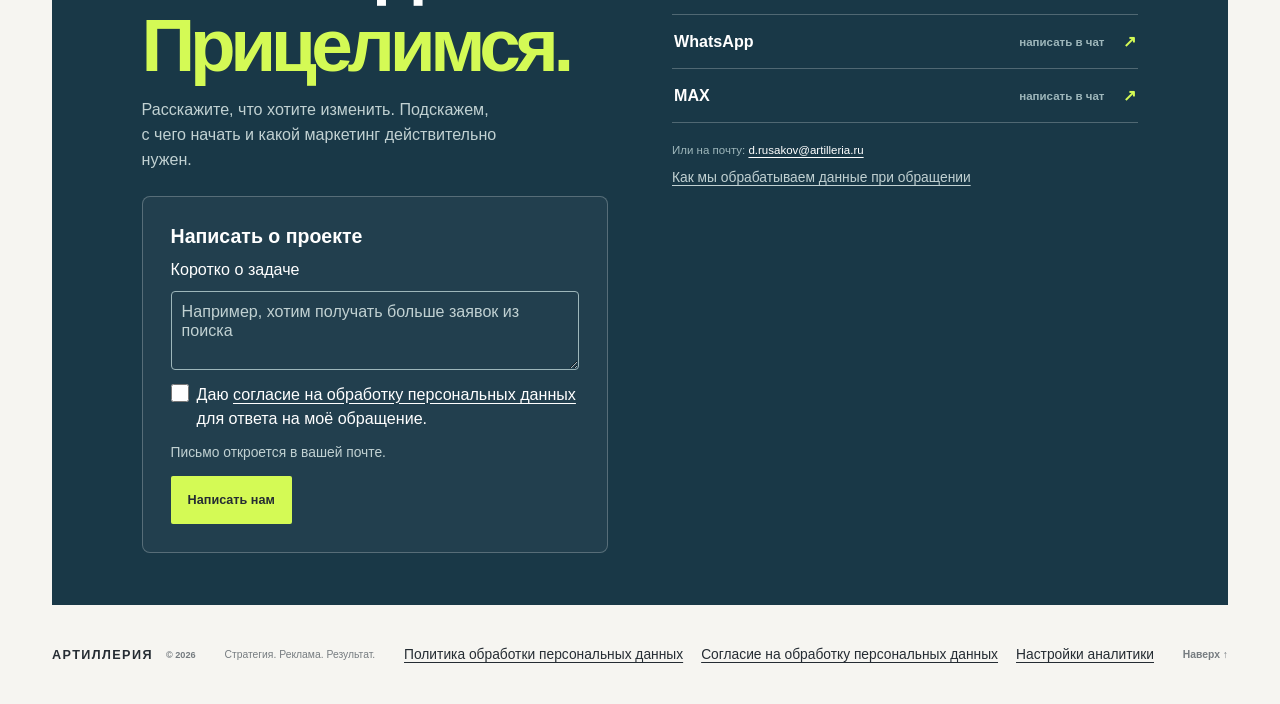
==== commit 99e1ed8d: "Add RU/EN switch and localise contact interactions" ====
--- a/index.html
+++ b/index.html
@@ -7,8 +7,12 @@
     <meta name="description" content="Рекламное агентство «Артиллерия». Маркетинг под ключ. Стратегия, Яндекс Директ, аналитика, контент и посадочные страницы.">
     <title>Артиллерия | Маркетинг, который попадает в цель</title>
     <link rel="icon" href="artilleria-logo.png" type="image/png">
-    <link rel="stylesheet" href="styles.css?v=font-scale">
-    <script src="script.js?v=privacy-1" defer></script>
+    <link rel="stylesheet" href="styles.css?v=en-1">
+    <script src="script.js?v=en-1" defer></script>
+    <link rel="alternate" hreflang="ru" href="https://bezsporov-maker.github.io/artilleria/">
+    <link rel="alternate" hreflang="en" href="https://bezsporov-maker.github.io/artilleria/en/">
+    <link rel="alternate" hreflang="x-default" href="https://bezsporov-maker.github.io/artilleria/">
+    <link rel="canonical" href="https://bezsporov-maker.github.io/artilleria/">
   </head>
   <body>
     <div class="site-header-bar">
@@ -16,6 +20,7 @@
         <a class="brand" href="#top" aria-label="На главную страницу «Артиллерии»">
           <img src="artilleria-logo.png" alt="Артиллерия">
         </a>
+        <div class="language-switch" aria-label="Язык"><span aria-current="page">RU</span><a href="en/" lang="en" hreflang="en">EN</a></div>
         <button class="menu-toggle" type="button" aria-expanded="false" aria-controls="site-nav" aria-label="Открыть меню">
           <span></span>
           <span></span>
--- a/styles.css
+++ b/styles.css
@@ -1695,3 +1695,28 @@
 .legal-page p {
   margin: 0 0 14px;
 }
+
+/* Language choice remains visible when mobile navigation is closed. */
+.language-switch {
+  display: flex;
+  align-items: center;
+  gap: 10px;
+  margin-left: auto;
+  margin-right: 28px;
+  font-size: calc(12px * var(--font-scale));
+  font-weight: 700;
+}
+.language-switch [aria-current] { color: var(--ink); border-bottom: 2px solid var(--ink); }
+.language-switch a { color: #53636b; text-decoration: none; padding-block: 10px; }
+.language-switch a:hover { color: #0a8ebc; }
+.language-switch a:focus-visible { outline: 2px solid var(--ink); outline-offset: 4px; }
+html[lang="en"] .hero h1 { font-size: calc(clamp(48px, 5.6vw, 76px) * var(--font-scale)); }
+html[lang="en"] .contact h2 { font-size: calc(clamp(40px, 4.7vw, 64px) * var(--font-scale)); }
+@media (max-width: 900px) {
+  .language-switch { margin-right: 18px; margin-left: 12px; gap: 8px; }
+  .site-nav { gap: 14px; }
+}
+@media (max-width: 640px) {
+  .language-switch { margin-left: auto; margin-right: 18px; }
+  html[lang="en"] .hero h1 { font-size: calc(clamp(42px, 11vw, 60px) * var(--font-scale)); }
+}
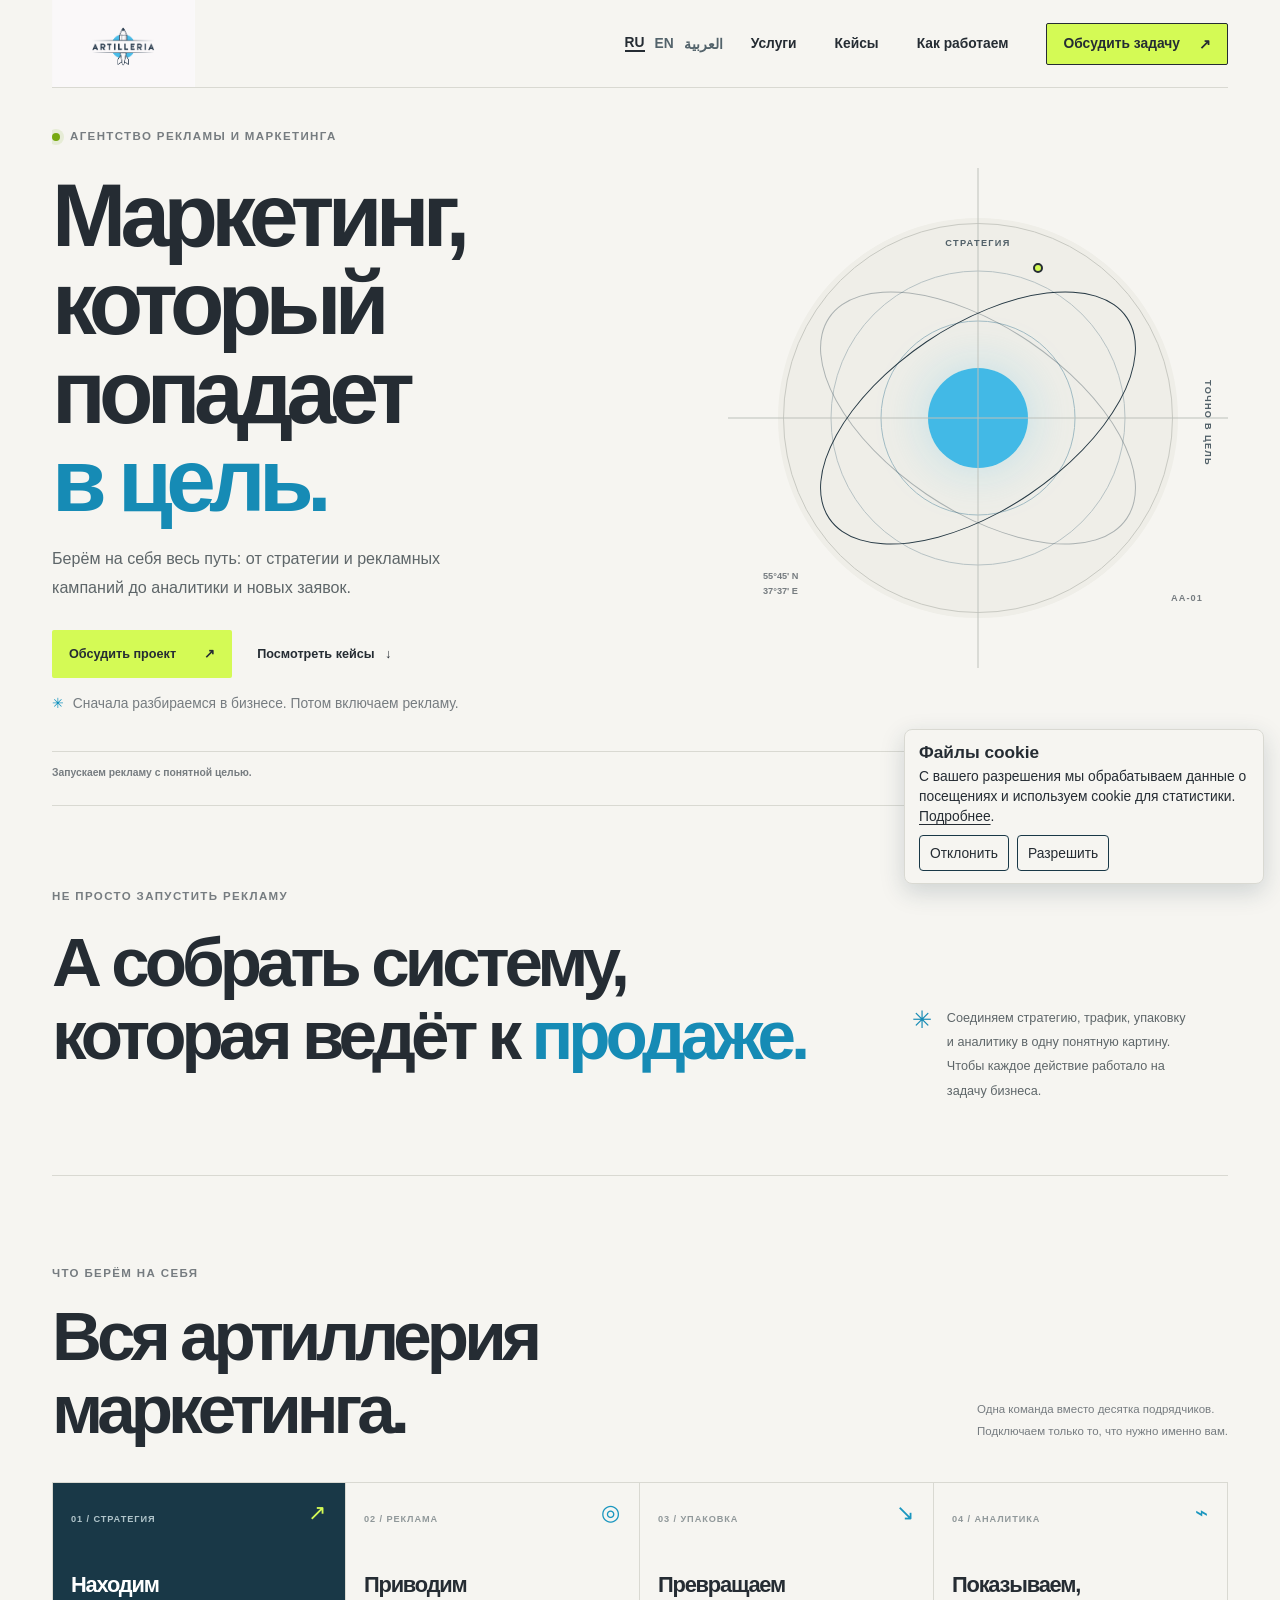
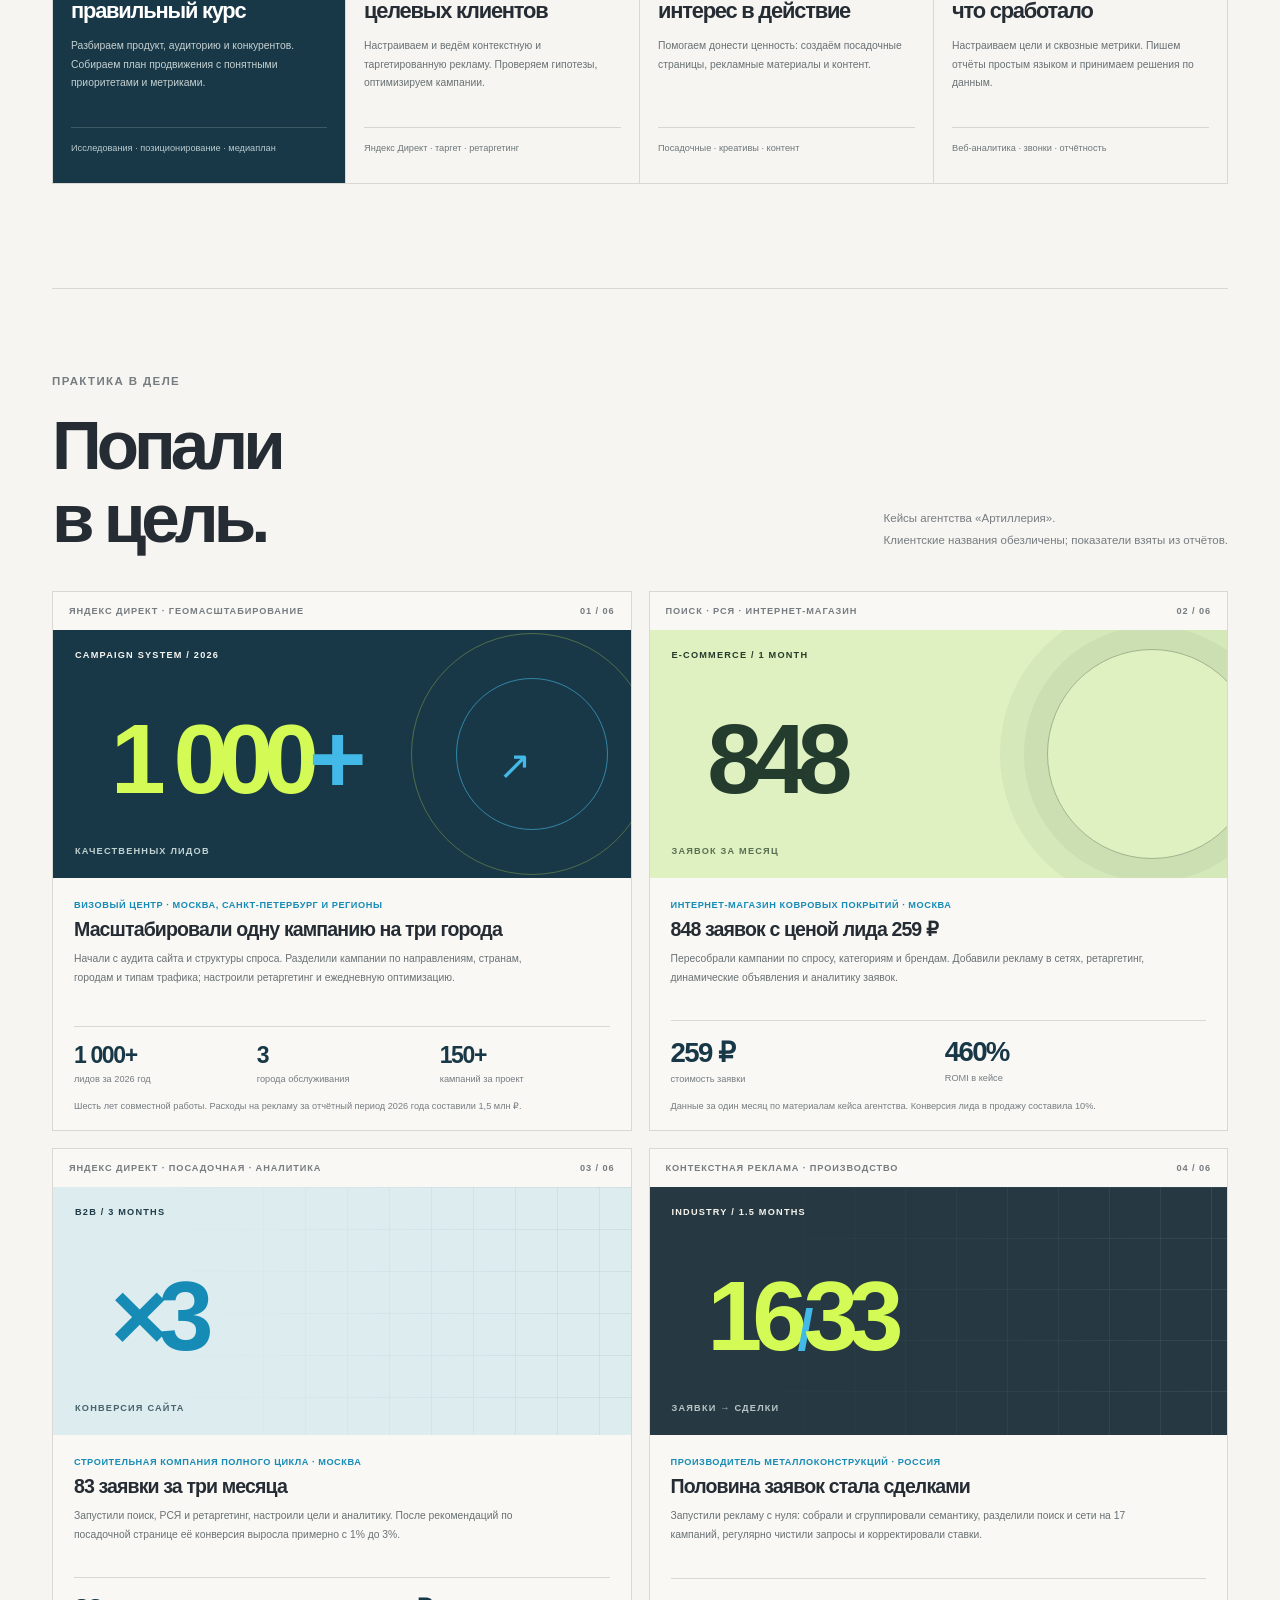
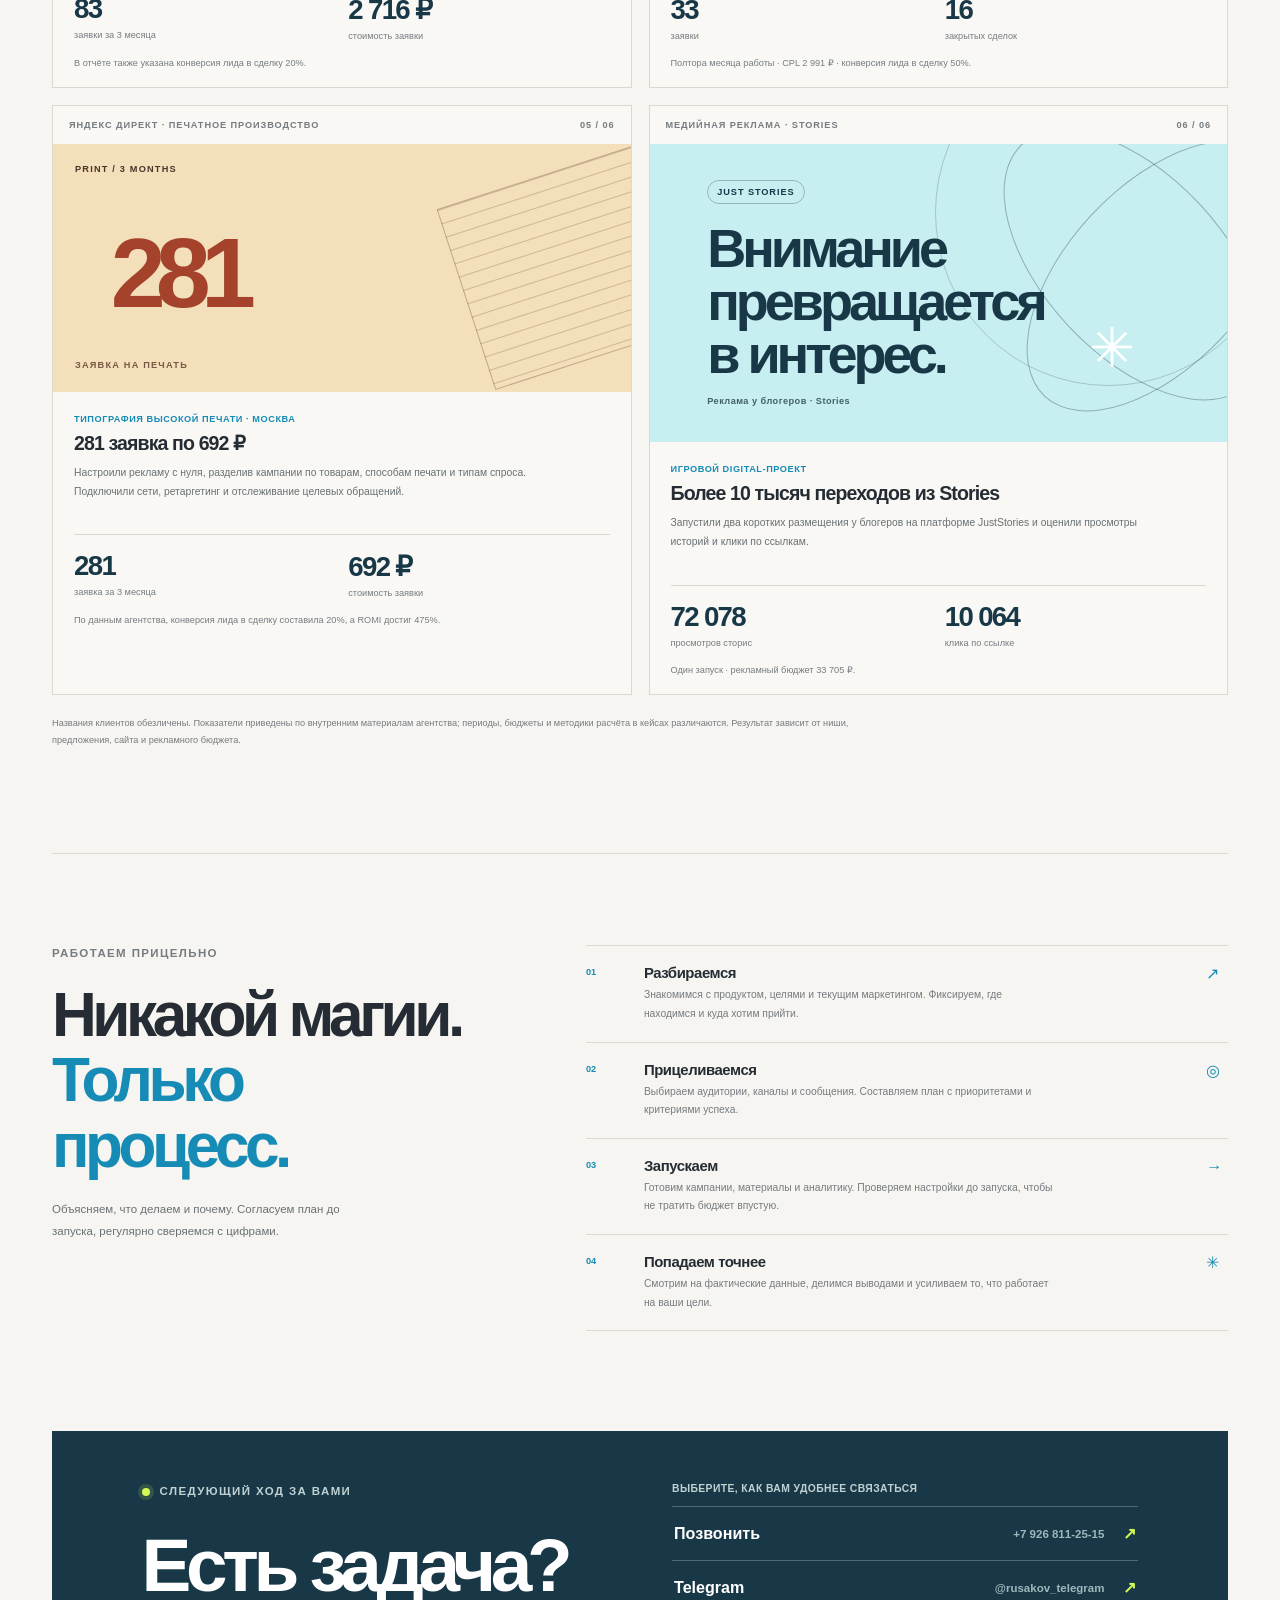
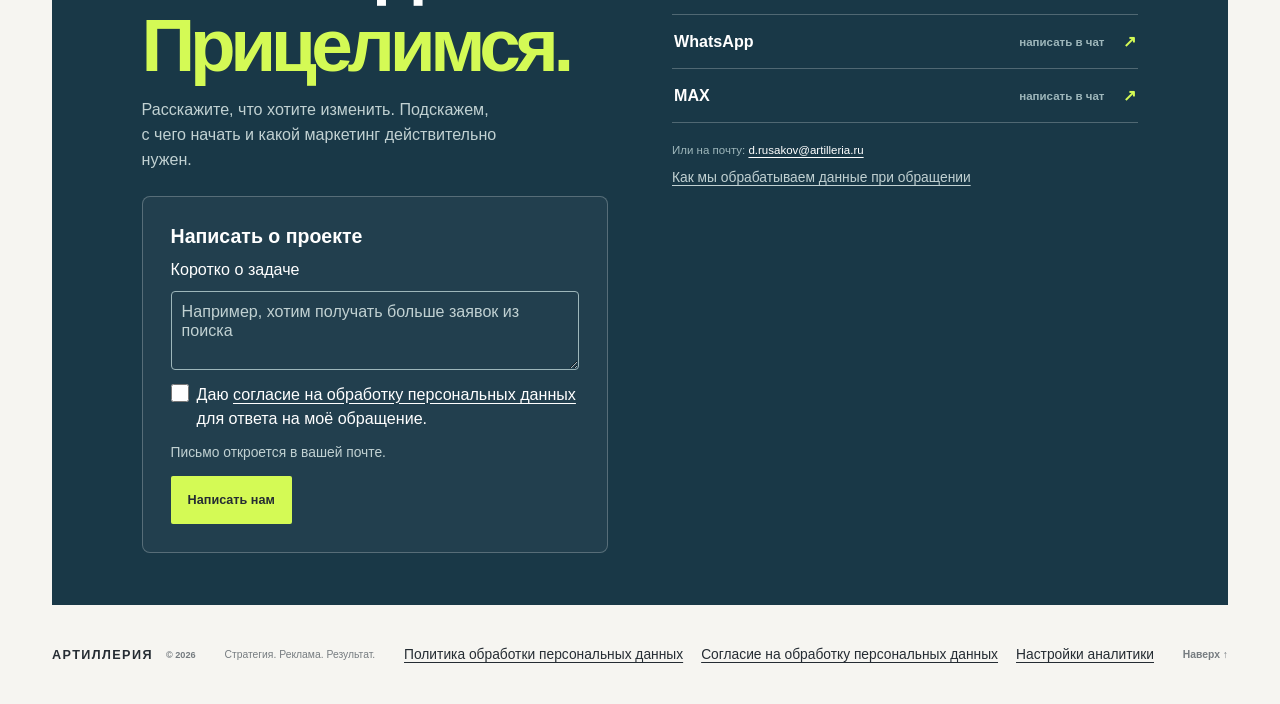
==== commit 75cf5372: "Add Arabic RTL styles, language switch and analytics" ====
--- a/index.html
+++ b/index.html
@@ -7,12 +7,13 @@
     <meta name="description" content="Рекламное агентство «Артиллерия». Маркетинг под ключ. Стратегия, Яндекс Директ, аналитика, контент и посадочные страницы.">
     <title>Артиллерия | Маркетинг, который попадает в цель</title>
     <link rel="icon" href="artilleria-logo.png" type="image/png">
-    <link rel="stylesheet" href="styles.css?v=en-1">
-    <script src="script.js?v=en-1" defer></script>
+    <link rel="stylesheet" href="styles.css?v=ar-1">
+    <script src="script.js?v=en-analytics-2" defer></script>
+    <link rel="canonical" href="https://bezsporov-maker.github.io/artilleria/">
     <link rel="alternate" hreflang="ru" href="https://bezsporov-maker.github.io/artilleria/">
     <link rel="alternate" hreflang="en" href="https://bezsporov-maker.github.io/artilleria/en/">
+    <link rel="alternate" hreflang="ar" href="https://bezsporov-maker.github.io/artilleria/ar/">
     <link rel="alternate" hreflang="x-default" href="https://bezsporov-maker.github.io/artilleria/">
-    <link rel="canonical" href="https://bezsporov-maker.github.io/artilleria/">
   </head>
   <body>
     <div class="site-header-bar">
@@ -20,7 +21,7 @@
         <a class="brand" href="#top" aria-label="На главную страницу «Артиллерии»">
           <img src="artilleria-logo.png" alt="Артиллерия">
         </a>
-        <div class="language-switch" aria-label="Язык"><span aria-current="page">RU</span><a href="en/" lang="en" hreflang="en">EN</a></div>
+        <div class="language-switch" aria-label="Язык"><span aria-current="page" lang="ru">RU</span><a href="./en/" lang="en" hreflang="en">EN</a><a href="./ar/" lang="ar" hreflang="ar">العربية</a></div>
         <button class="menu-toggle" type="button" aria-expanded="false" aria-controls="site-nav" aria-label="Открыть меню">
           <span></span>
           <span></span>
--- a/styles.css
+++ b/styles.css
@@ -1720,3 +1720,36 @@
   .language-switch { margin-left: auto; margin-right: 18px; }
   html[lang="en"] .hero h1 { font-size: calc(clamp(42px, 11vw, 60px) * var(--font-scale)); }
 }
+
+/* Arabic typography and bidirectional content. */
+html[lang="ar"] { --font: "Tahoma", "Arial", sans-serif; }
+html[lang="ar"] body { line-height: 1.8; }
+html[lang="ar"] h1, html[lang="ar"] h2, html[lang="ar"] h3 { line-height: 1.35; letter-spacing: 0; }
+html[lang="ar"] .eyebrow, html[lang="ar"] .target-label, html[lang="ar"] .service-number,
+html[lang="ar"] .case-topline, html[lang="ar"] .case-category, html[lang="ar"] .case-visual-caption,
+html[lang="ar"] .channels-title { letter-spacing: 0; }
+html[lang="ar"] .hero h1 { font-size: calc(clamp(48px, 5.4vw, 76px) * var(--font-scale)); }
+html[lang="ar"] .contact h2 { font-size: calc(clamp(38px, 4.5vw, 60px) * var(--font-scale)); }
+html[lang="ar"] .hero-art { direction: ltr; }
+html[lang="ar"] .hero-note span { margin-left: 5px; margin-right: 0; }
+html[lang="ar"] .language-switch { margin-left: 28px; margin-right: auto; direction: ltr; }
+html[lang="ar"] .service-icon { right: auto; left: 19px; }
+html[lang="ar"] .service-card { border-inline: 1px solid var(--line); }
+html[lang="ar"] .case-visual-number, html[lang="ar"] .case-metrics strong,
+html[lang="ar"] .step-number, html[lang="ar"] .channel-hint,
+html[lang="ar"] .channel-mail a { direction: ltr; unicode-bidi: isolate; }
+html[lang="ar"] .channel-hint { text-align: left; }
+html[lang="ar"] .channel-arrow { text-align: left; }
+html[lang="ar"] .legal-page { text-align: right; }
+html[lang="ar"] .legal-page a[href^="mailto:"] { direction: ltr; unicode-bidi: isolate; }
+html[lang="ar"] textarea { text-align: start; }
+@media (max-width: 900px) {
+  .language-switch { gap: 8px; margin-right: 16px; font-size: calc(11px * var(--font-scale)); }
+  .site-nav { gap: 10px; }
+  .brand { flex-shrink: 0; }
+  html[lang="ar"] .language-switch { margin-left: 16px; margin-right: auto; }
+}
+@media (max-width: 640px) {
+  html[lang="ar"] .hero h1 { font-size: calc(clamp(42px, 11vw, 60px) * var(--font-scale)); }
+  html[lang="ar"] .language-switch { margin-left: 18px; margin-right: auto; }
+}
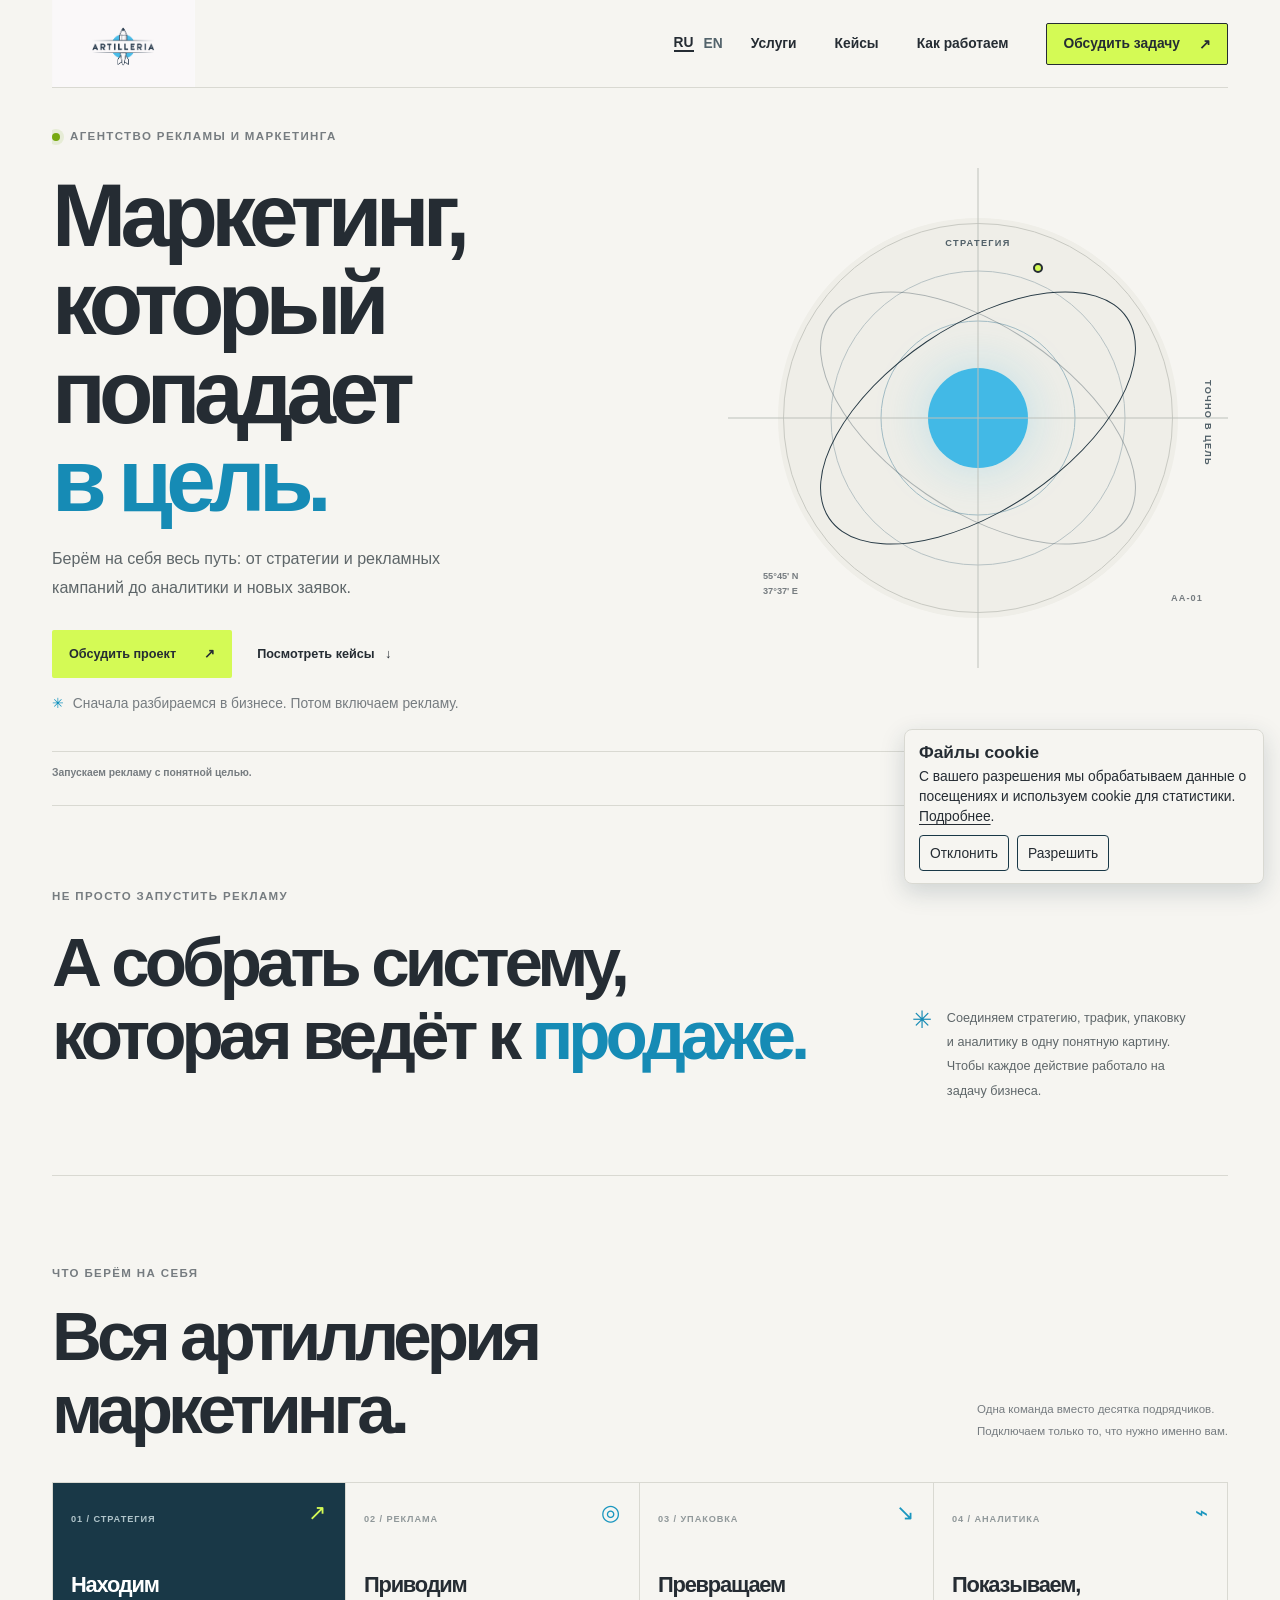
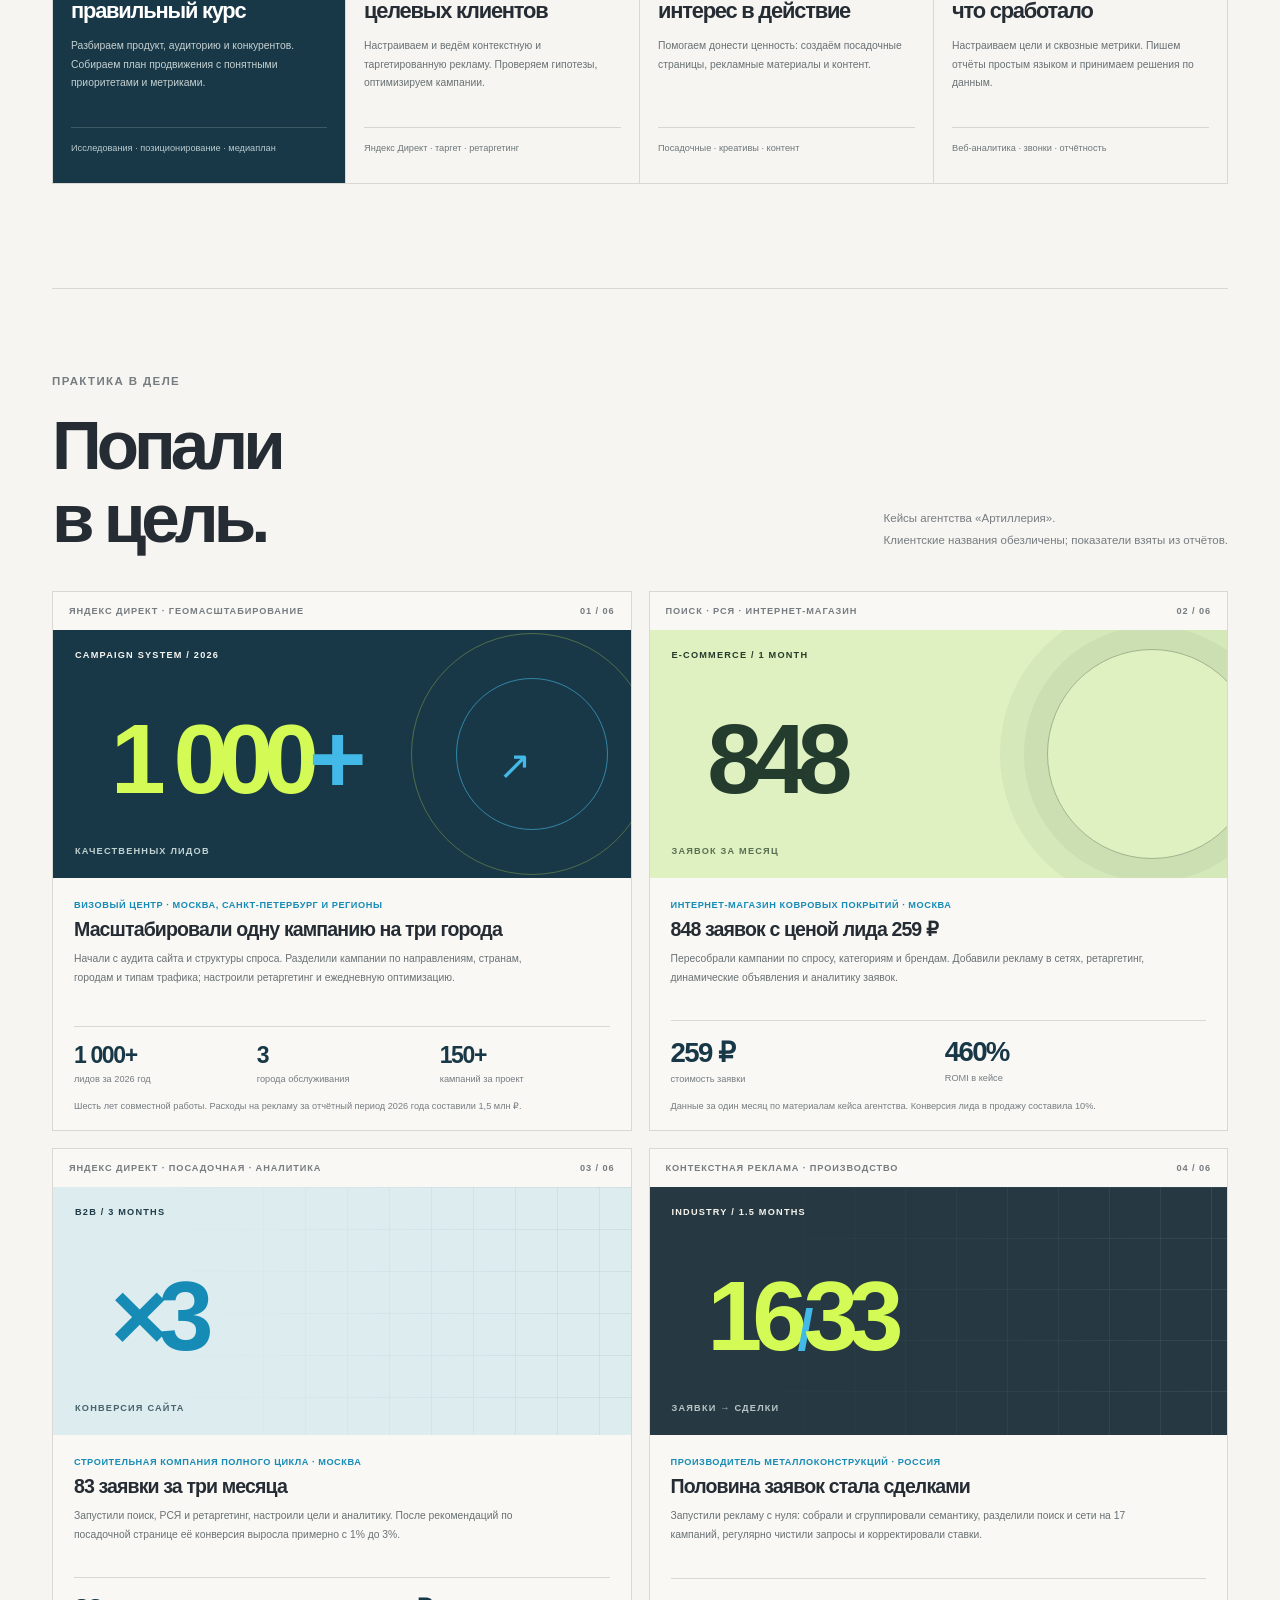
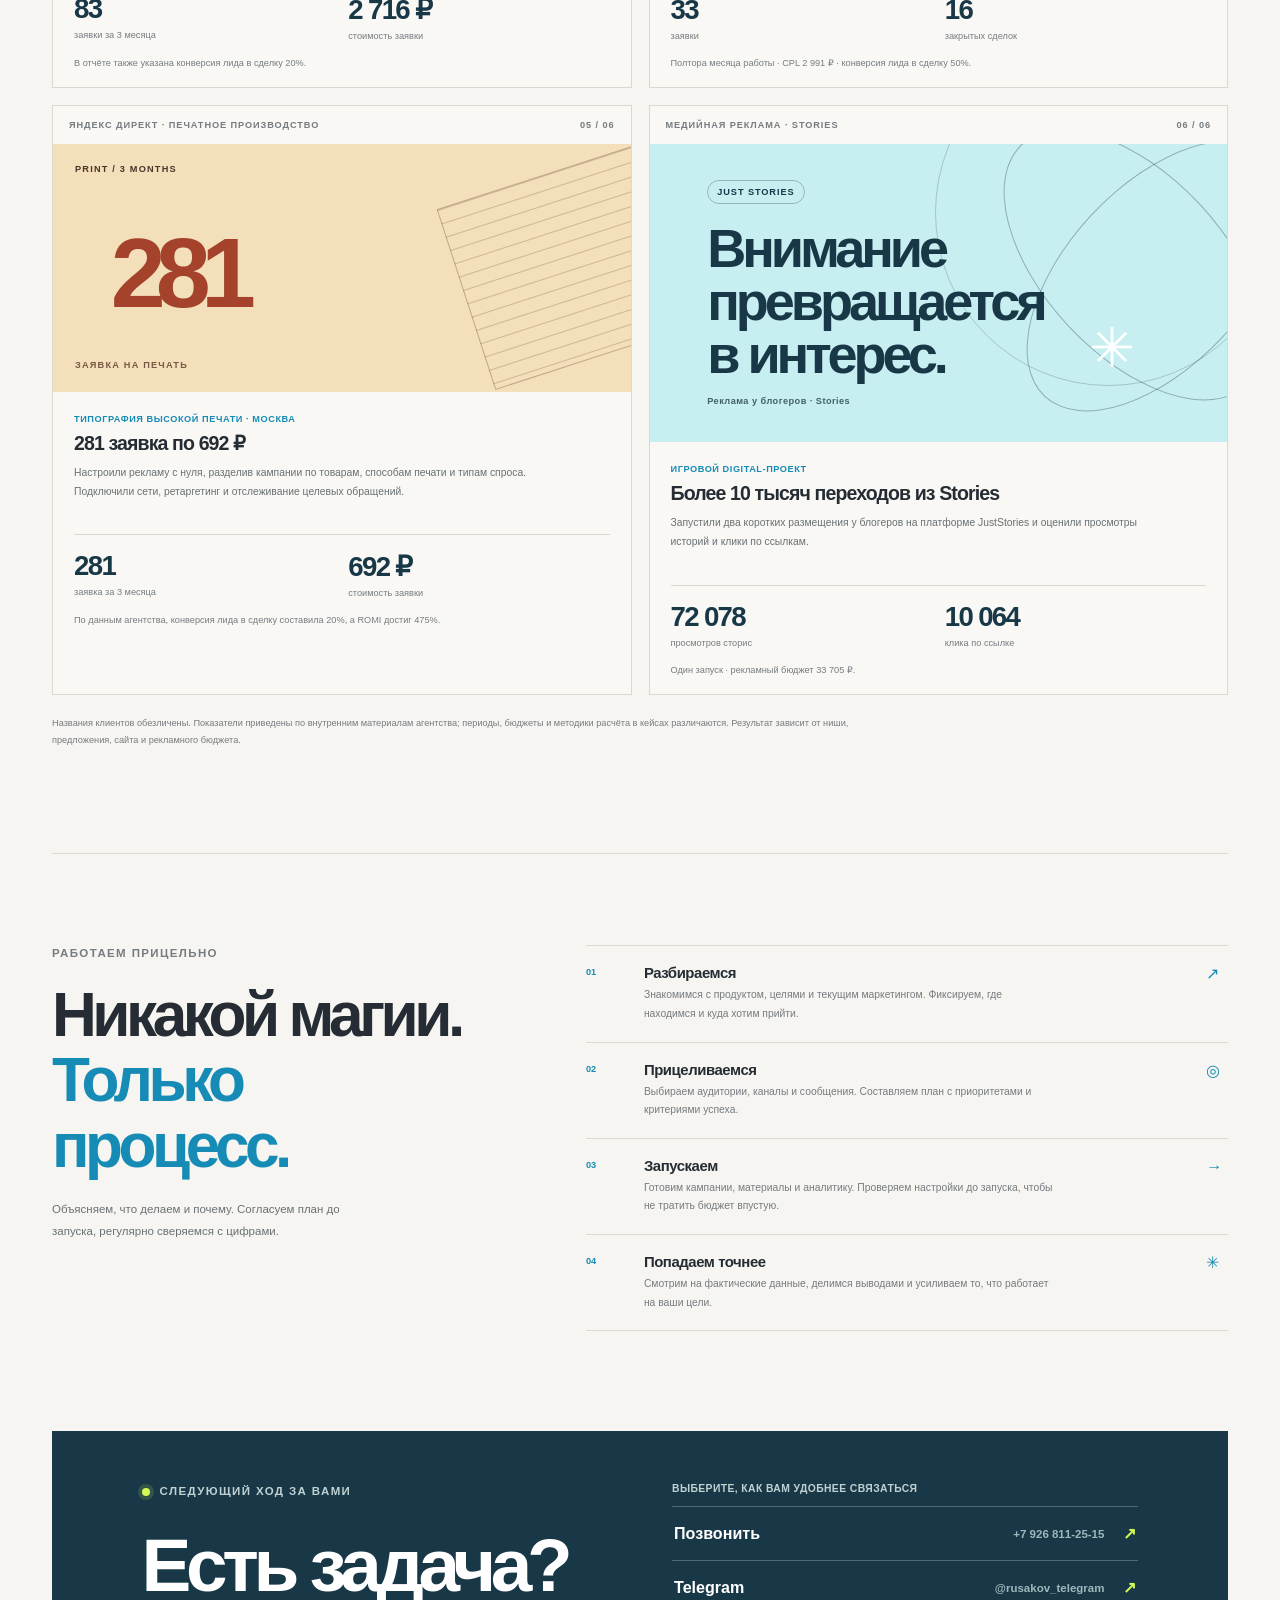
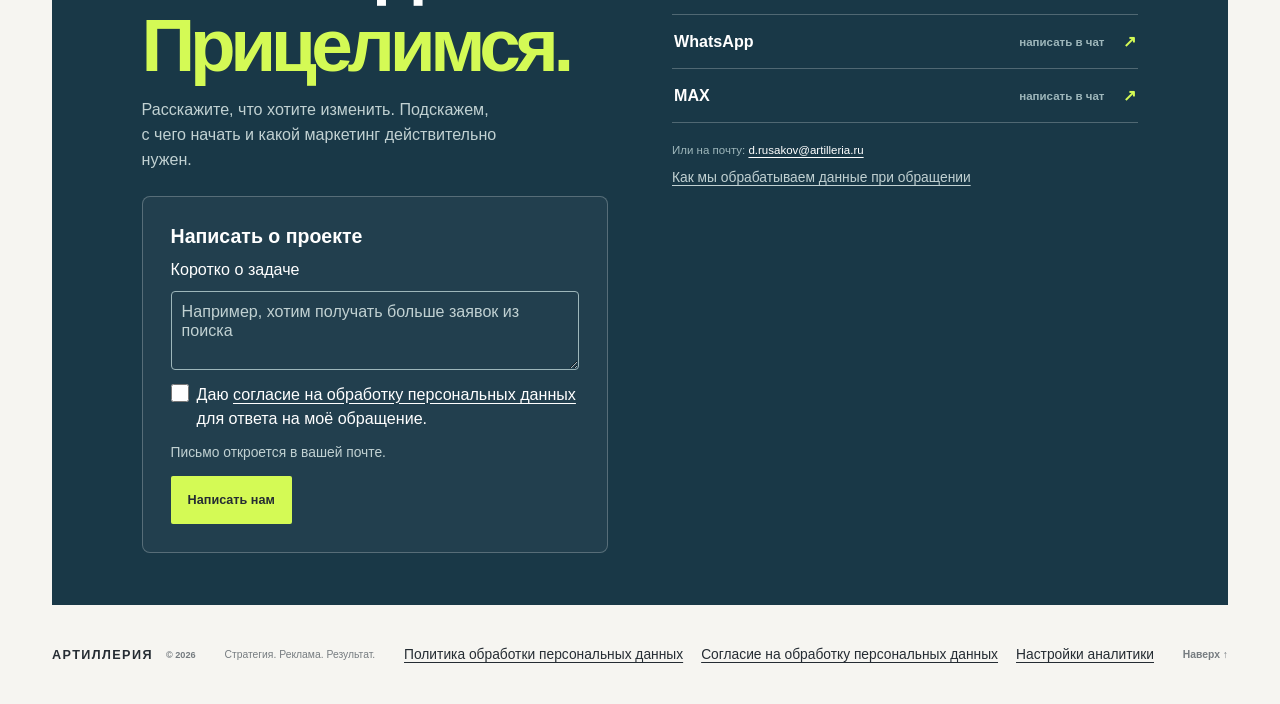
==== commit 6107ed31: "Remove Arabic links, styles and language configuration" ====
--- a/index.html
+++ b/index.html
@@ -7,13 +7,12 @@
     <meta name="description" content="Рекламное агентство «Артиллерия». Маркетинг под ключ. Стратегия, Яндекс Директ, аналитика, контент и посадочные страницы.">
     <title>Артиллерия | Маркетинг, который попадает в цель</title>
     <link rel="icon" href="artilleria-logo.png" type="image/png">
-    <link rel="stylesheet" href="styles.css?v=ar-1">
-    <script src="script.js?v=en-analytics-2" defer></script>
-    <link rel="canonical" href="https://bezsporov-maker.github.io/artilleria/">
+    <link rel="stylesheet" href="styles.css?v=ru-en-only-1">
+    <script src="script.js?v=ru-en-only-1" defer></script>
     <link rel="alternate" hreflang="ru" href="https://bezsporov-maker.github.io/artilleria/">
     <link rel="alternate" hreflang="en" href="https://bezsporov-maker.github.io/artilleria/en/">
-    <link rel="alternate" hreflang="ar" href="https://bezsporov-maker.github.io/artilleria/ar/">
     <link rel="alternate" hreflang="x-default" href="https://bezsporov-maker.github.io/artilleria/">
+    <link rel="canonical" href="https://bezsporov-maker.github.io/artilleria/">
   </head>
   <body>
     <div class="site-header-bar">
@@ -21,7 +20,7 @@
         <a class="brand" href="#top" aria-label="На главную страницу «Артиллерии»">
           <img src="artilleria-logo.png" alt="Артиллерия">
         </a>
-        <div class="language-switch" aria-label="Язык"><span aria-current="page" lang="ru">RU</span><a href="./en/" lang="en" hreflang="en">EN</a><a href="./ar/" lang="ar" hreflang="ar">العربية</a></div>
+        <div class="language-switch" aria-label="Язык"><span aria-current="page">RU</span><a href="en/" lang="en" hreflang="en">EN</a></div>
         <button class="menu-toggle" type="button" aria-expanded="false" aria-controls="site-nav" aria-label="Открыть меню">
           <span></span>
           <span></span>
--- a/styles.css
+++ b/styles.css
@@ -1720,36 +1720,3 @@
   .language-switch { margin-left: auto; margin-right: 18px; }
   html[lang="en"] .hero h1 { font-size: calc(clamp(42px, 11vw, 60px) * var(--font-scale)); }
 }
-
-/* Arabic typography and bidirectional content. */
-html[lang="ar"] { --font: "Tahoma", "Arial", sans-serif; }
-html[lang="ar"] body { line-height: 1.8; }
-html[lang="ar"] h1, html[lang="ar"] h2, html[lang="ar"] h3 { line-height: 1.35; letter-spacing: 0; }
-html[lang="ar"] .eyebrow, html[lang="ar"] .target-label, html[lang="ar"] .service-number,
-html[lang="ar"] .case-topline, html[lang="ar"] .case-category, html[lang="ar"] .case-visual-caption,
-html[lang="ar"] .channels-title { letter-spacing: 0; }
-html[lang="ar"] .hero h1 { font-size: calc(clamp(48px, 5.4vw, 76px) * var(--font-scale)); }
-html[lang="ar"] .contact h2 { font-size: calc(clamp(38px, 4.5vw, 60px) * var(--font-scale)); }
-html[lang="ar"] .hero-art { direction: ltr; }
-html[lang="ar"] .hero-note span { margin-left: 5px; margin-right: 0; }
-html[lang="ar"] .language-switch { margin-left: 28px; margin-right: auto; direction: ltr; }
-html[lang="ar"] .service-icon { right: auto; left: 19px; }
-html[lang="ar"] .service-card { border-inline: 1px solid var(--line); }
-html[lang="ar"] .case-visual-number, html[lang="ar"] .case-metrics strong,
-html[lang="ar"] .step-number, html[lang="ar"] .channel-hint,
-html[lang="ar"] .channel-mail a { direction: ltr; unicode-bidi: isolate; }
-html[lang="ar"] .channel-hint { text-align: left; }
-html[lang="ar"] .channel-arrow { text-align: left; }
-html[lang="ar"] .legal-page { text-align: right; }
-html[lang="ar"] .legal-page a[href^="mailto:"] { direction: ltr; unicode-bidi: isolate; }
-html[lang="ar"] textarea { text-align: start; }
-@media (max-width: 900px) {
-  .language-switch { gap: 8px; margin-right: 16px; font-size: calc(11px * var(--font-scale)); }
-  .site-nav { gap: 10px; }
-  .brand { flex-shrink: 0; }
-  html[lang="ar"] .language-switch { margin-left: 16px; margin-right: auto; }
-}
-@media (max-width: 640px) {
-  html[lang="ar"] .hero h1 { font-size: calc(clamp(42px, 11vw, 60px) * var(--font-scale)); }
-  html[lang="ar"] .language-switch { margin-left: 18px; margin-right: auto; }
-}
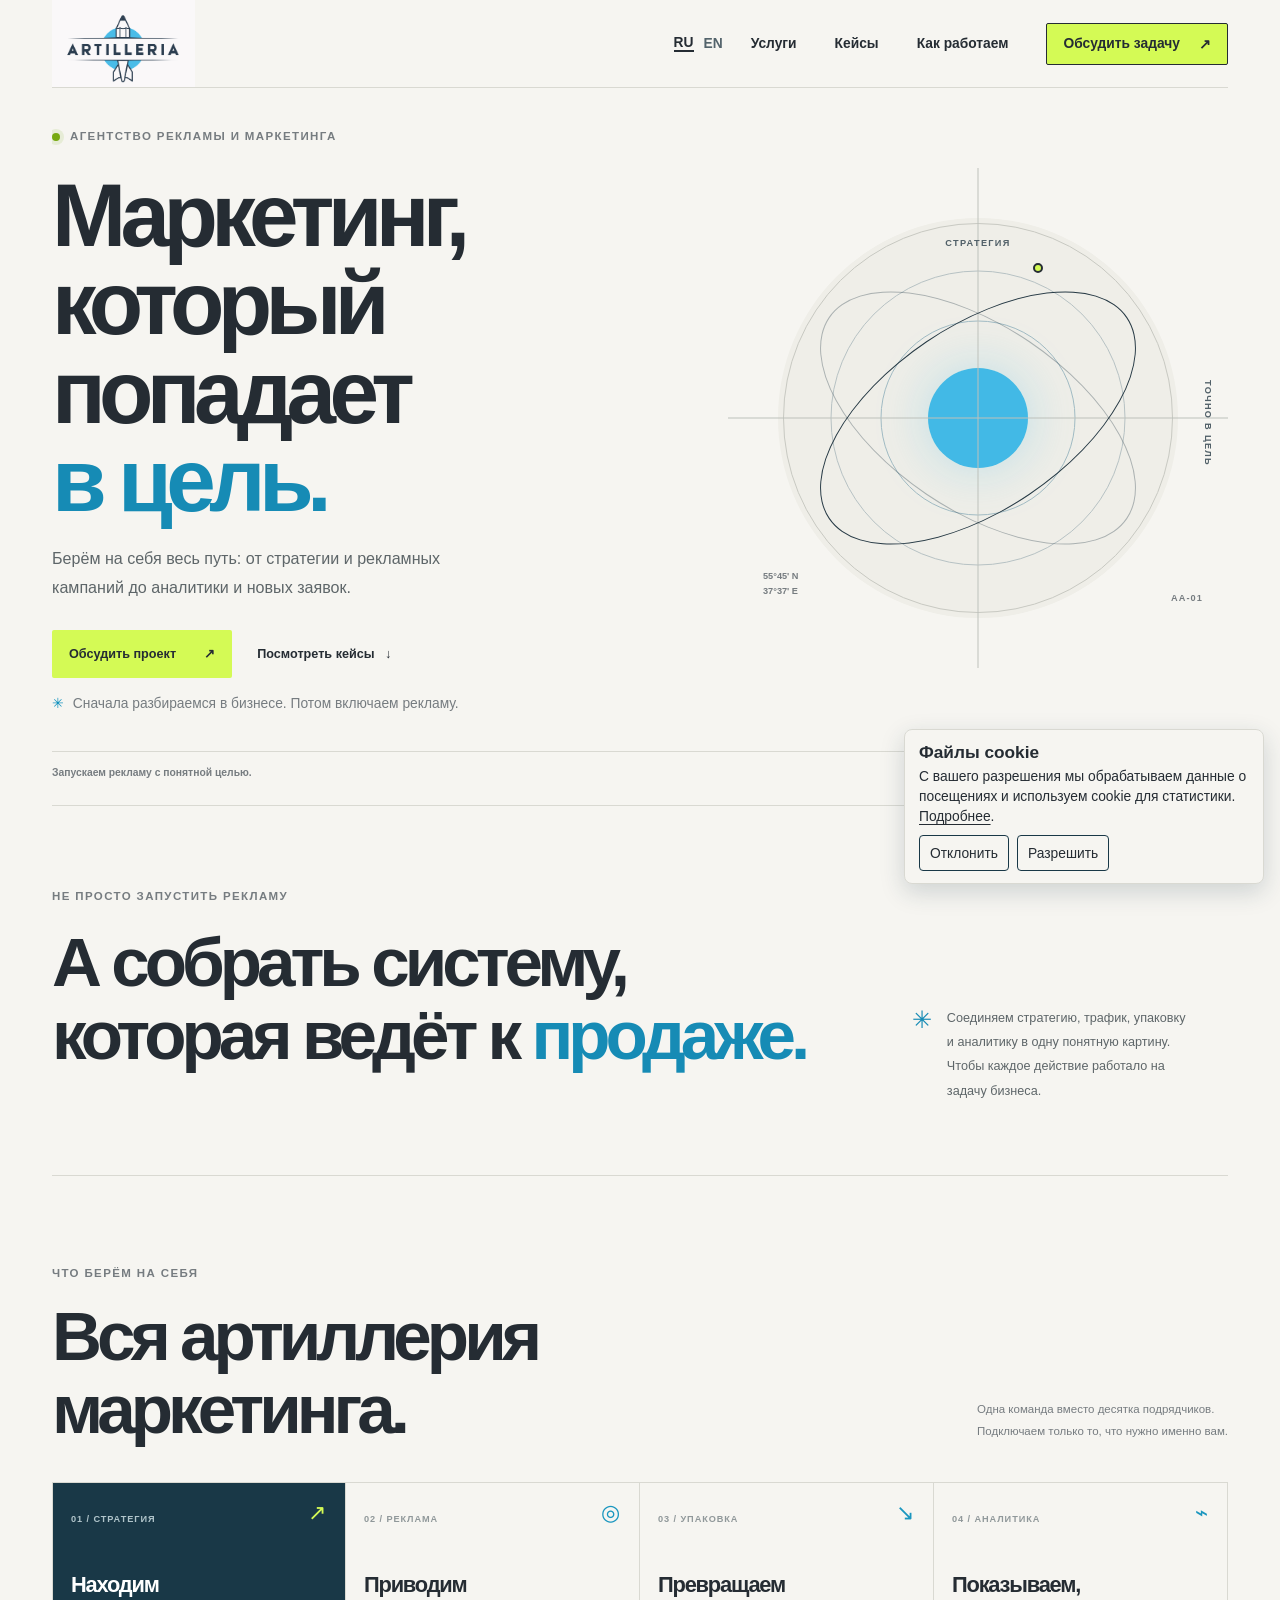
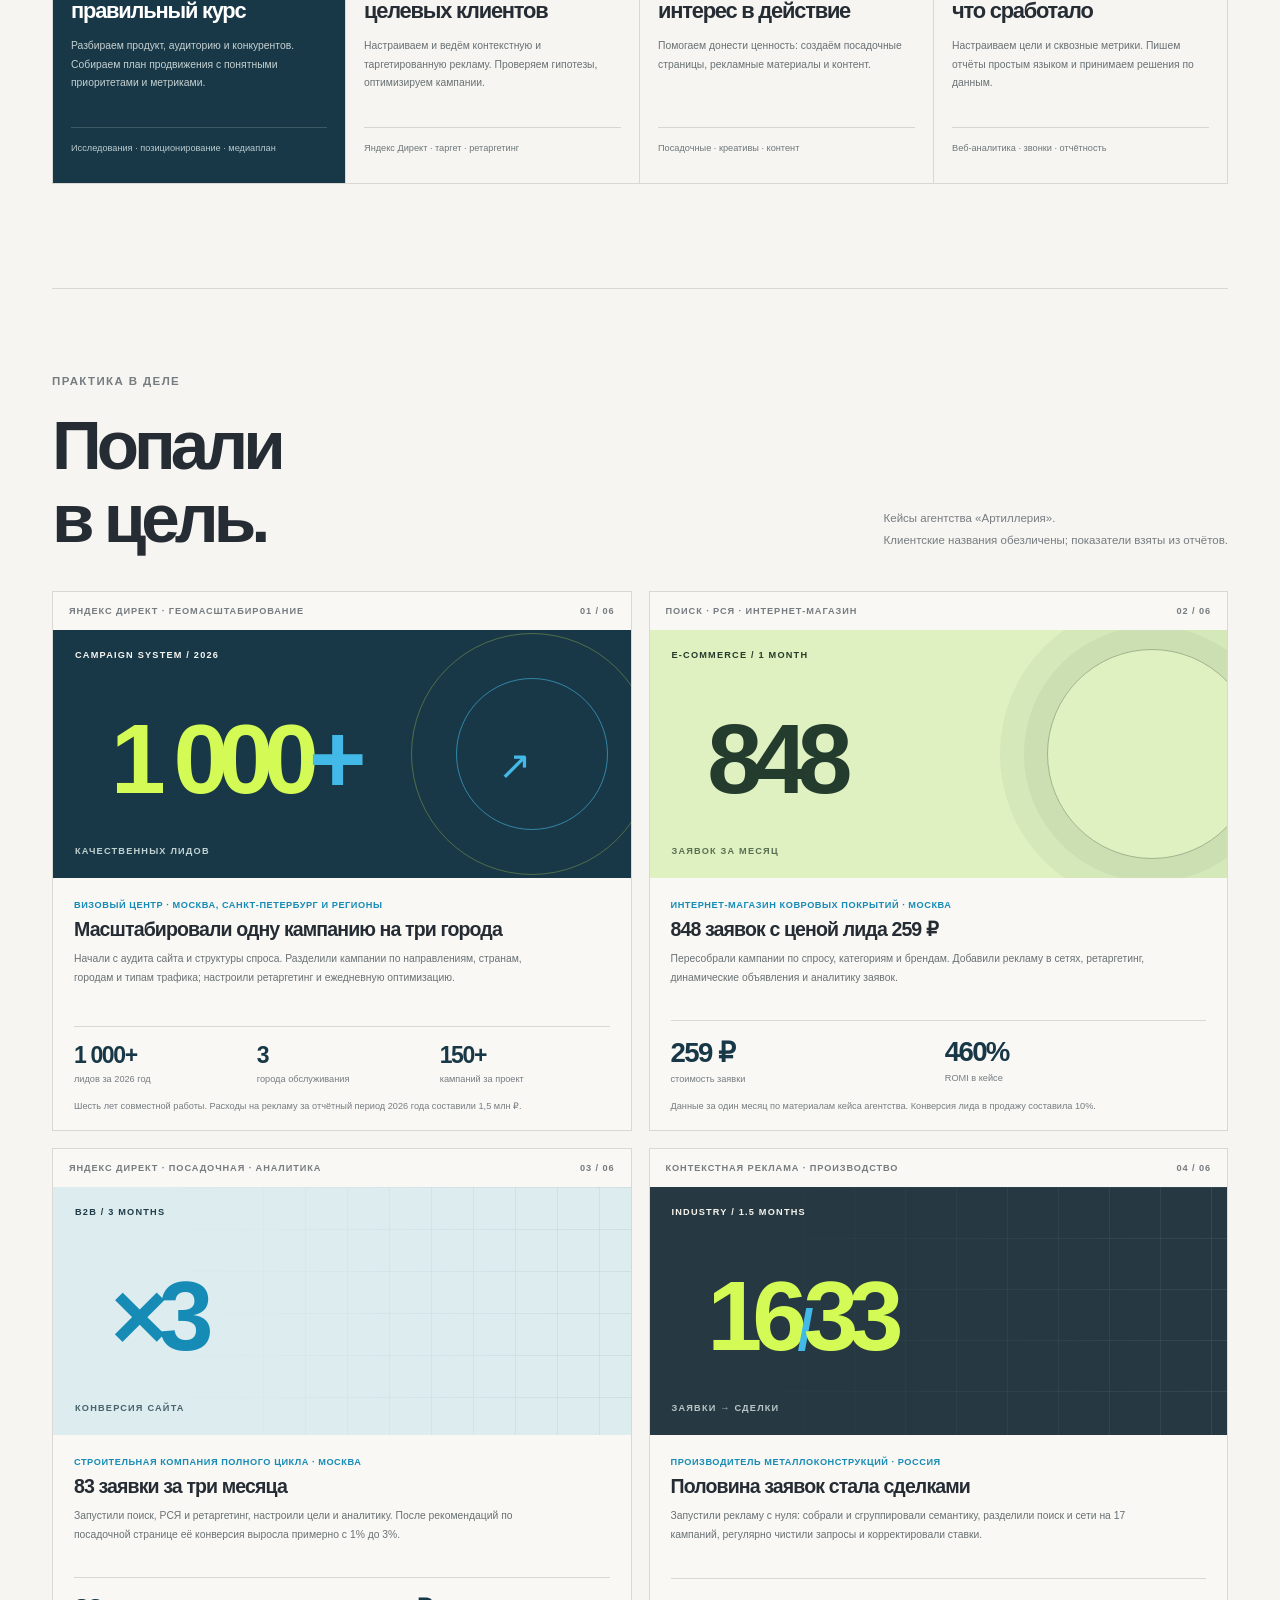
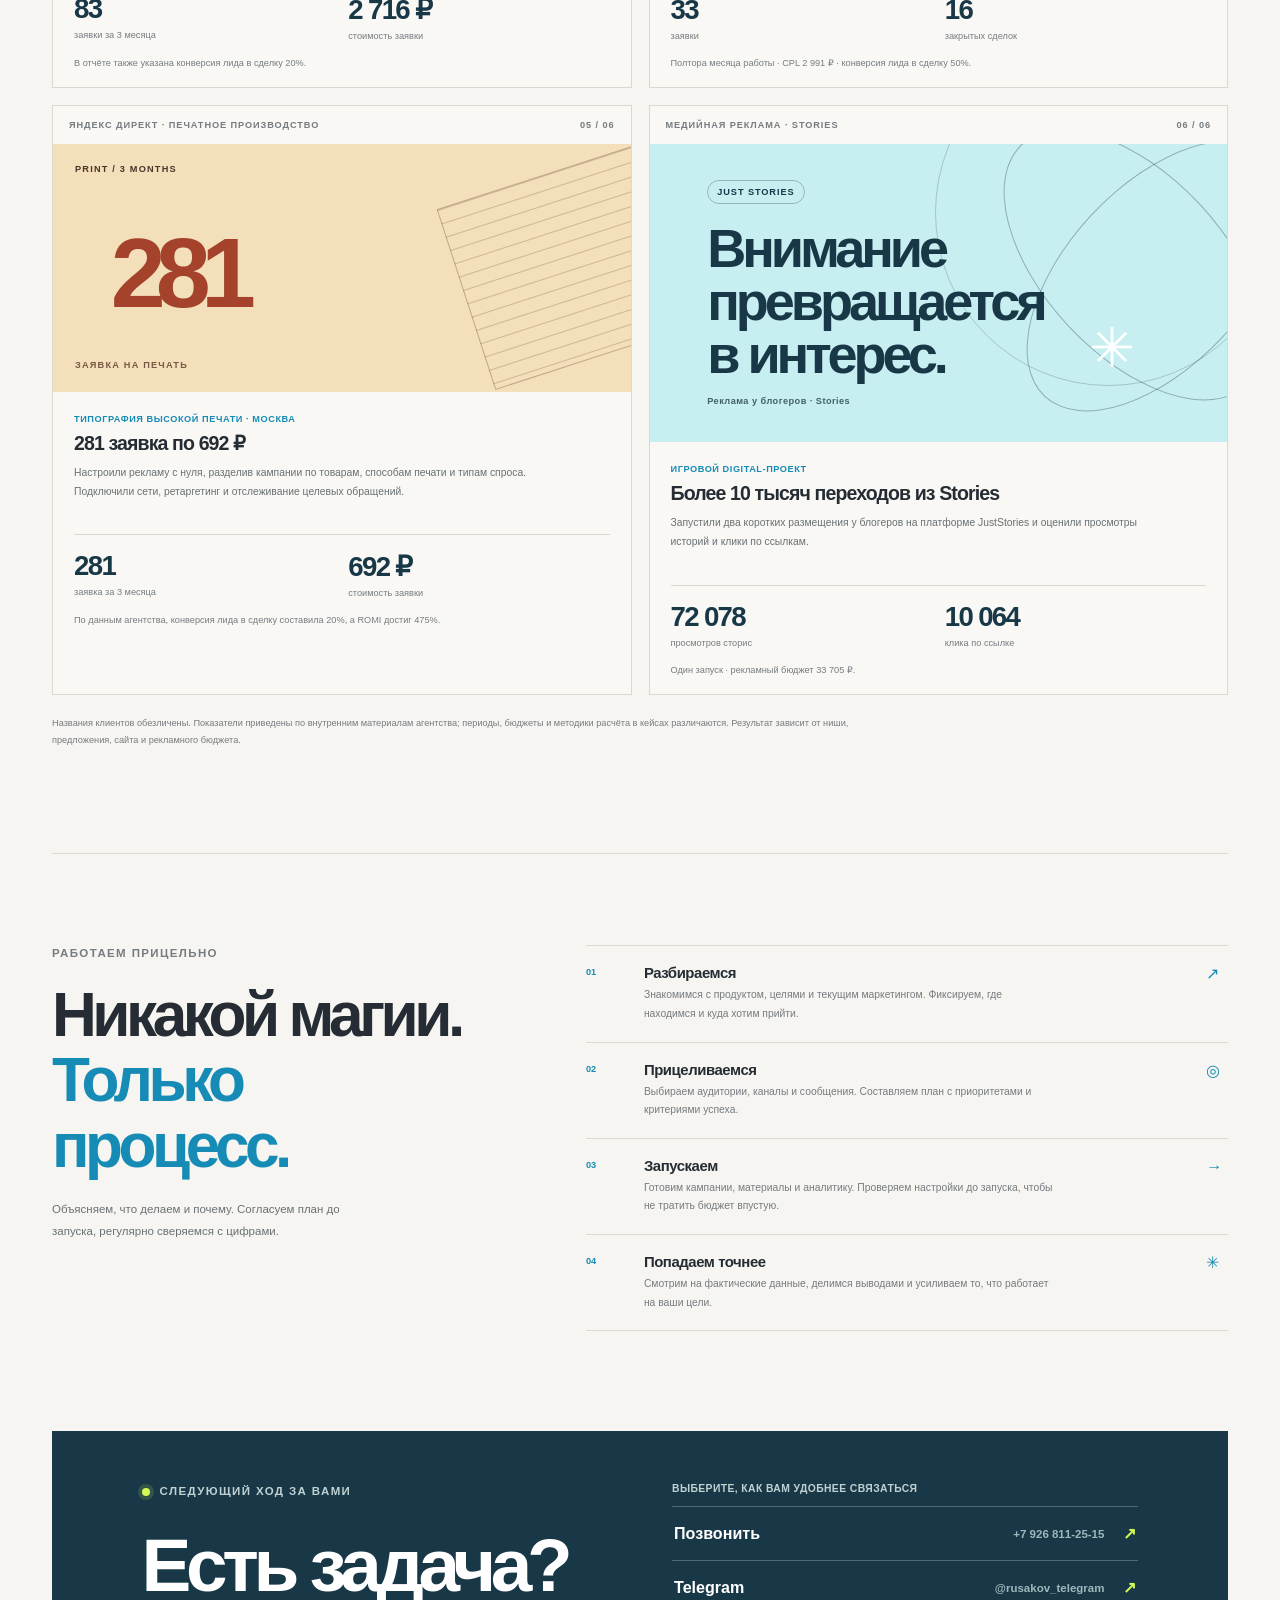
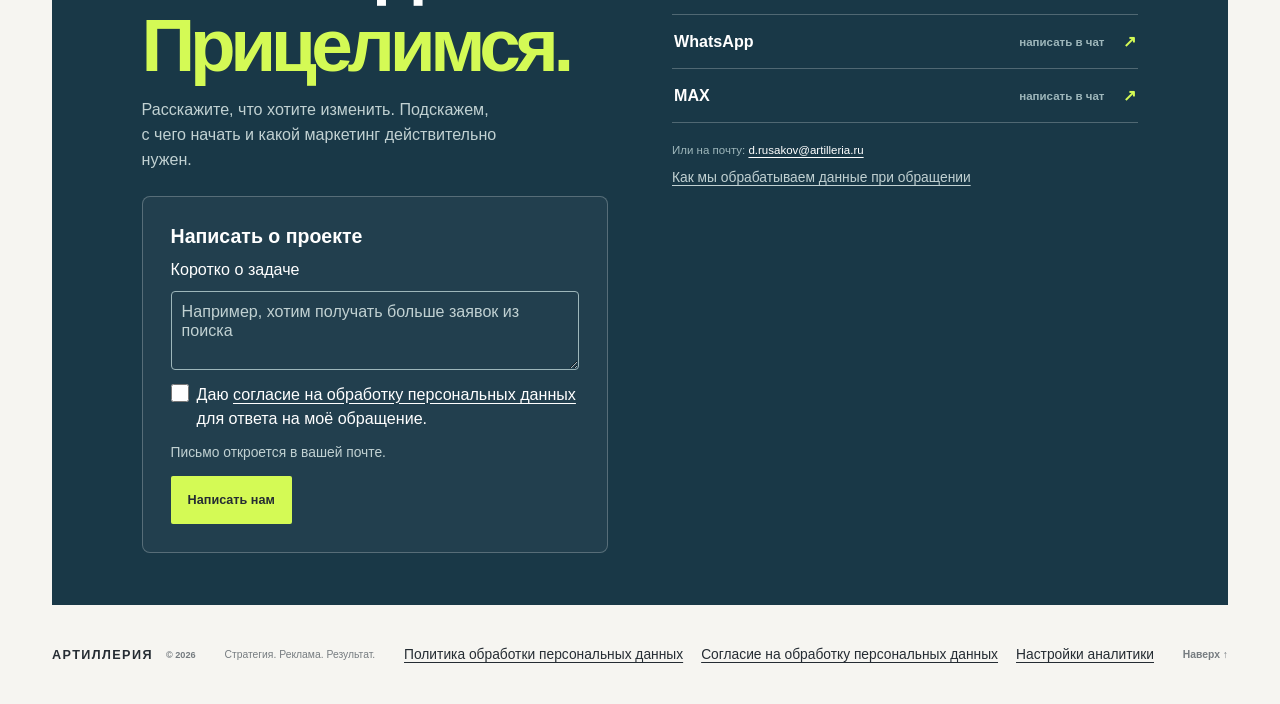
==== commit b2ffbee8: "Make the header logo 80 percent larger" ====
--- a/index.html
+++ b/index.html
@@ -7,7 +7,7 @@
     <meta name="description" content="Рекламное агентство «Артиллерия». Маркетинг под ключ. Стратегия, Яндекс Директ, аналитика, контент и посадочные страницы.">
     <title>Артиллерия | Маркетинг, который попадает в цель</title>
     <link rel="icon" href="artilleria-logo.png" type="image/png">
-    <link rel="stylesheet" href="styles.css?v=ru-en-only-1">
+    <link rel="stylesheet" href="styles.css?v=logo-2">
     <script src="script.js?v=ru-en-only-1" defer></script>
     <link rel="alternate" hreflang="ru" href="https://bezsporov-maker.github.io/artilleria/">
     <link rel="alternate" hreflang="en" href="https://bezsporov-maker.github.io/artilleria/en/">
--- a/styles.css
+++ b/styles.css
@@ -85,6 +85,8 @@
   width: 143px;
   height: 100%;
   align-items: center;
+  flex-shrink: 0;
+  overflow: hidden;
 }
 
 .brand img {
@@ -92,6 +94,7 @@
   width: 100%;
   height: 100%;
   object-fit: cover;
+  transform: scale(1.8);
 }
 
 .site-nav {
